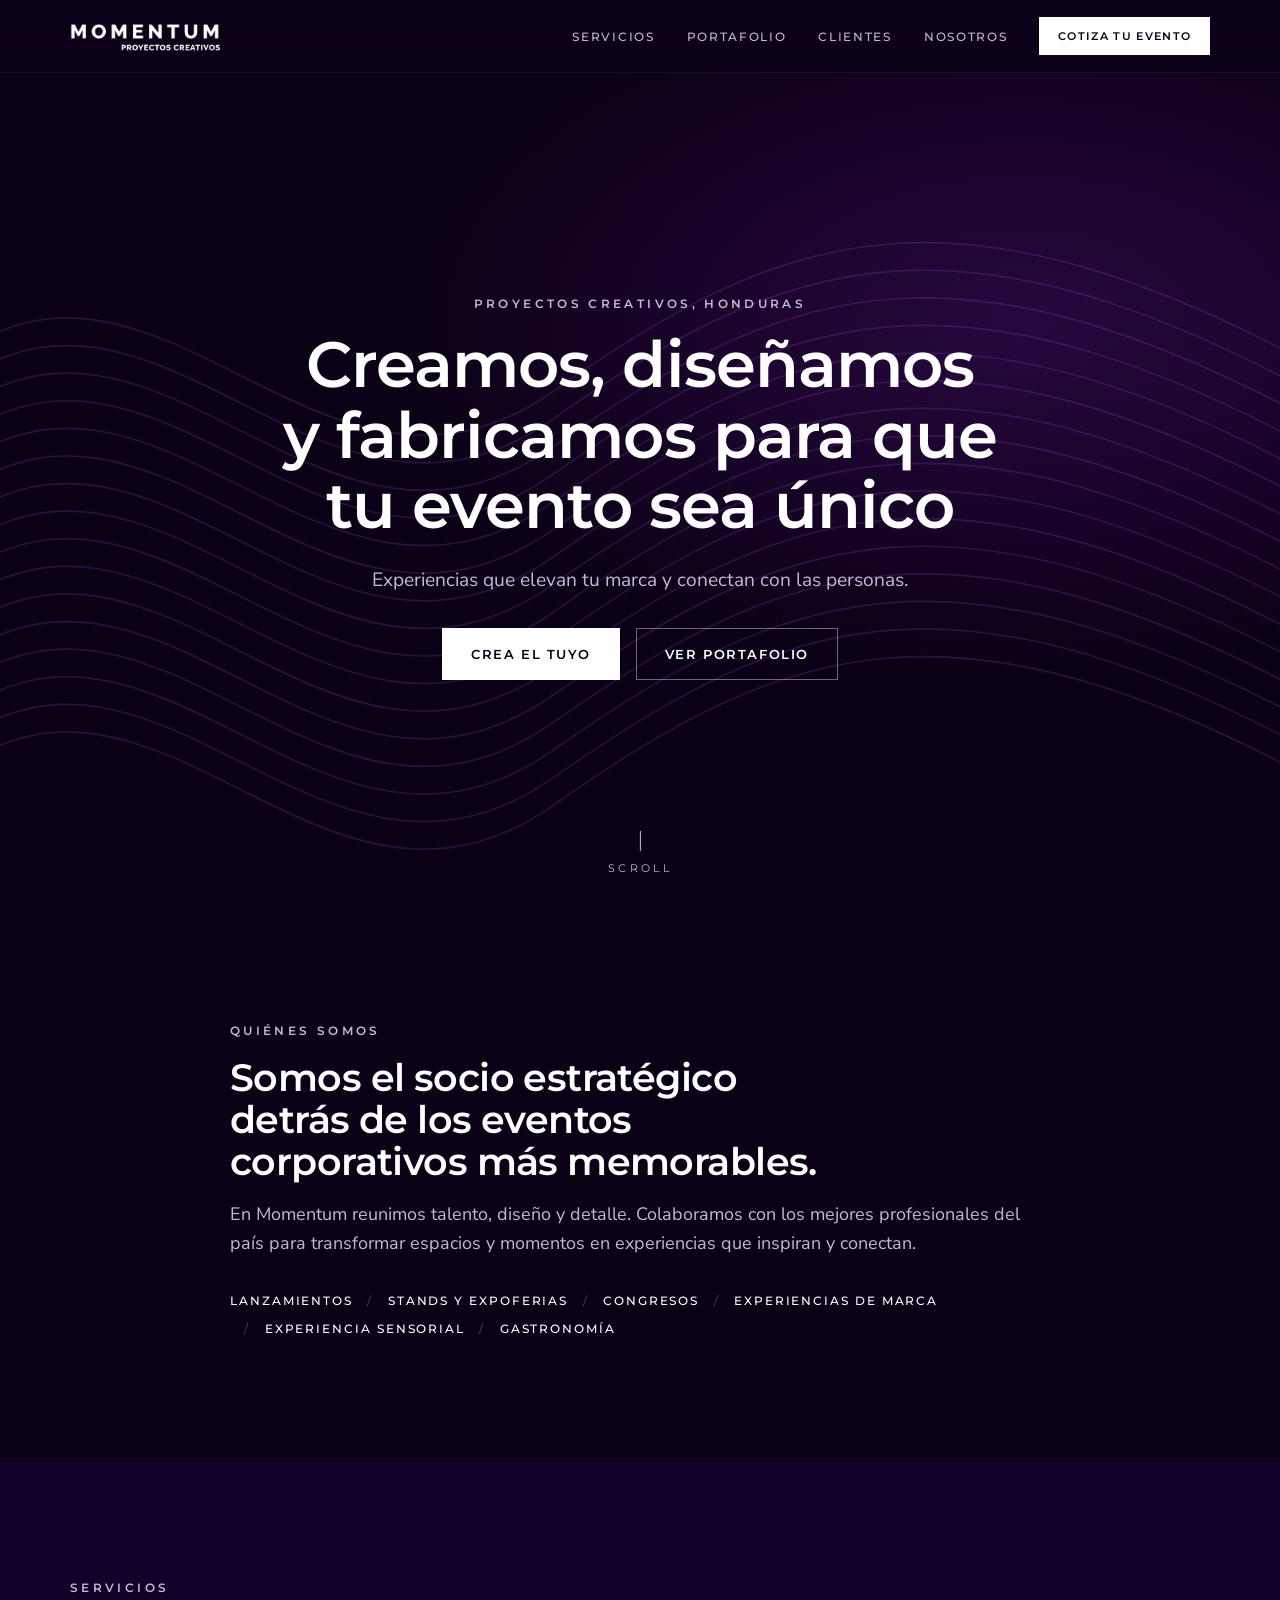
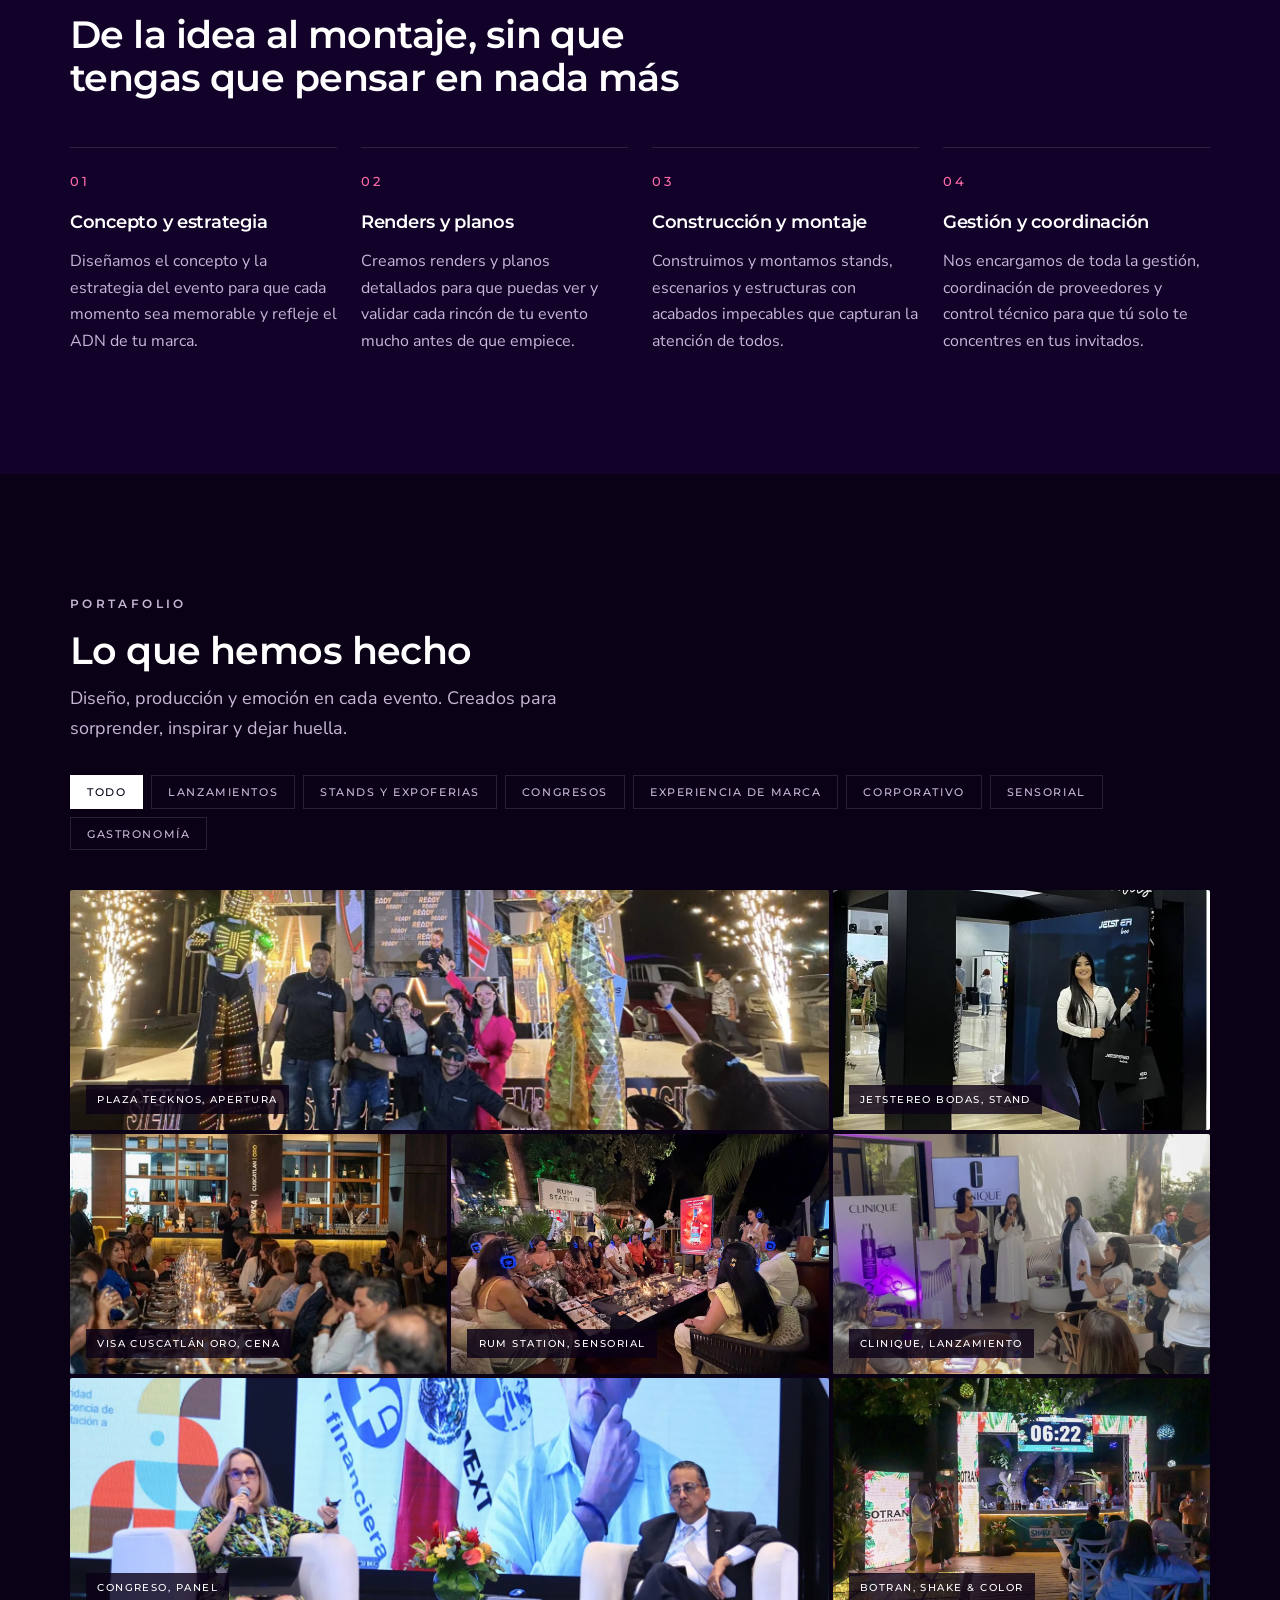
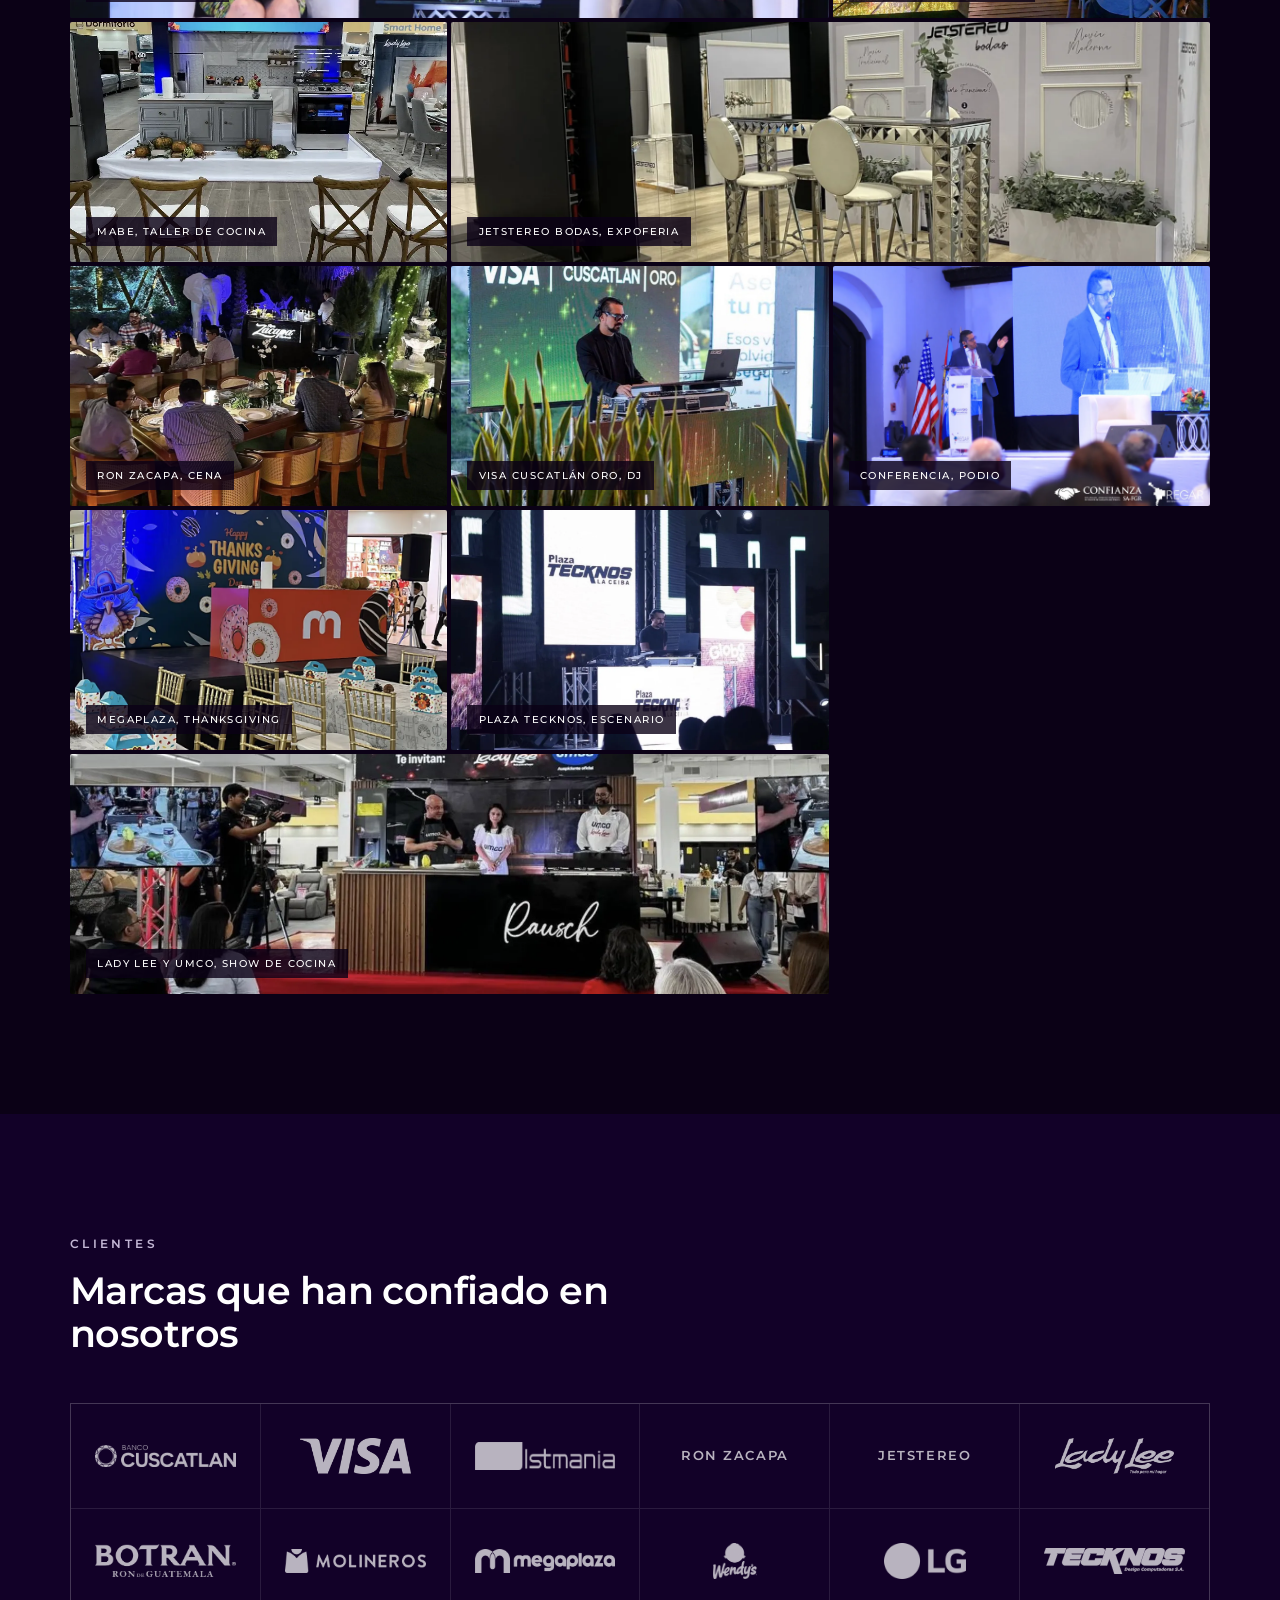
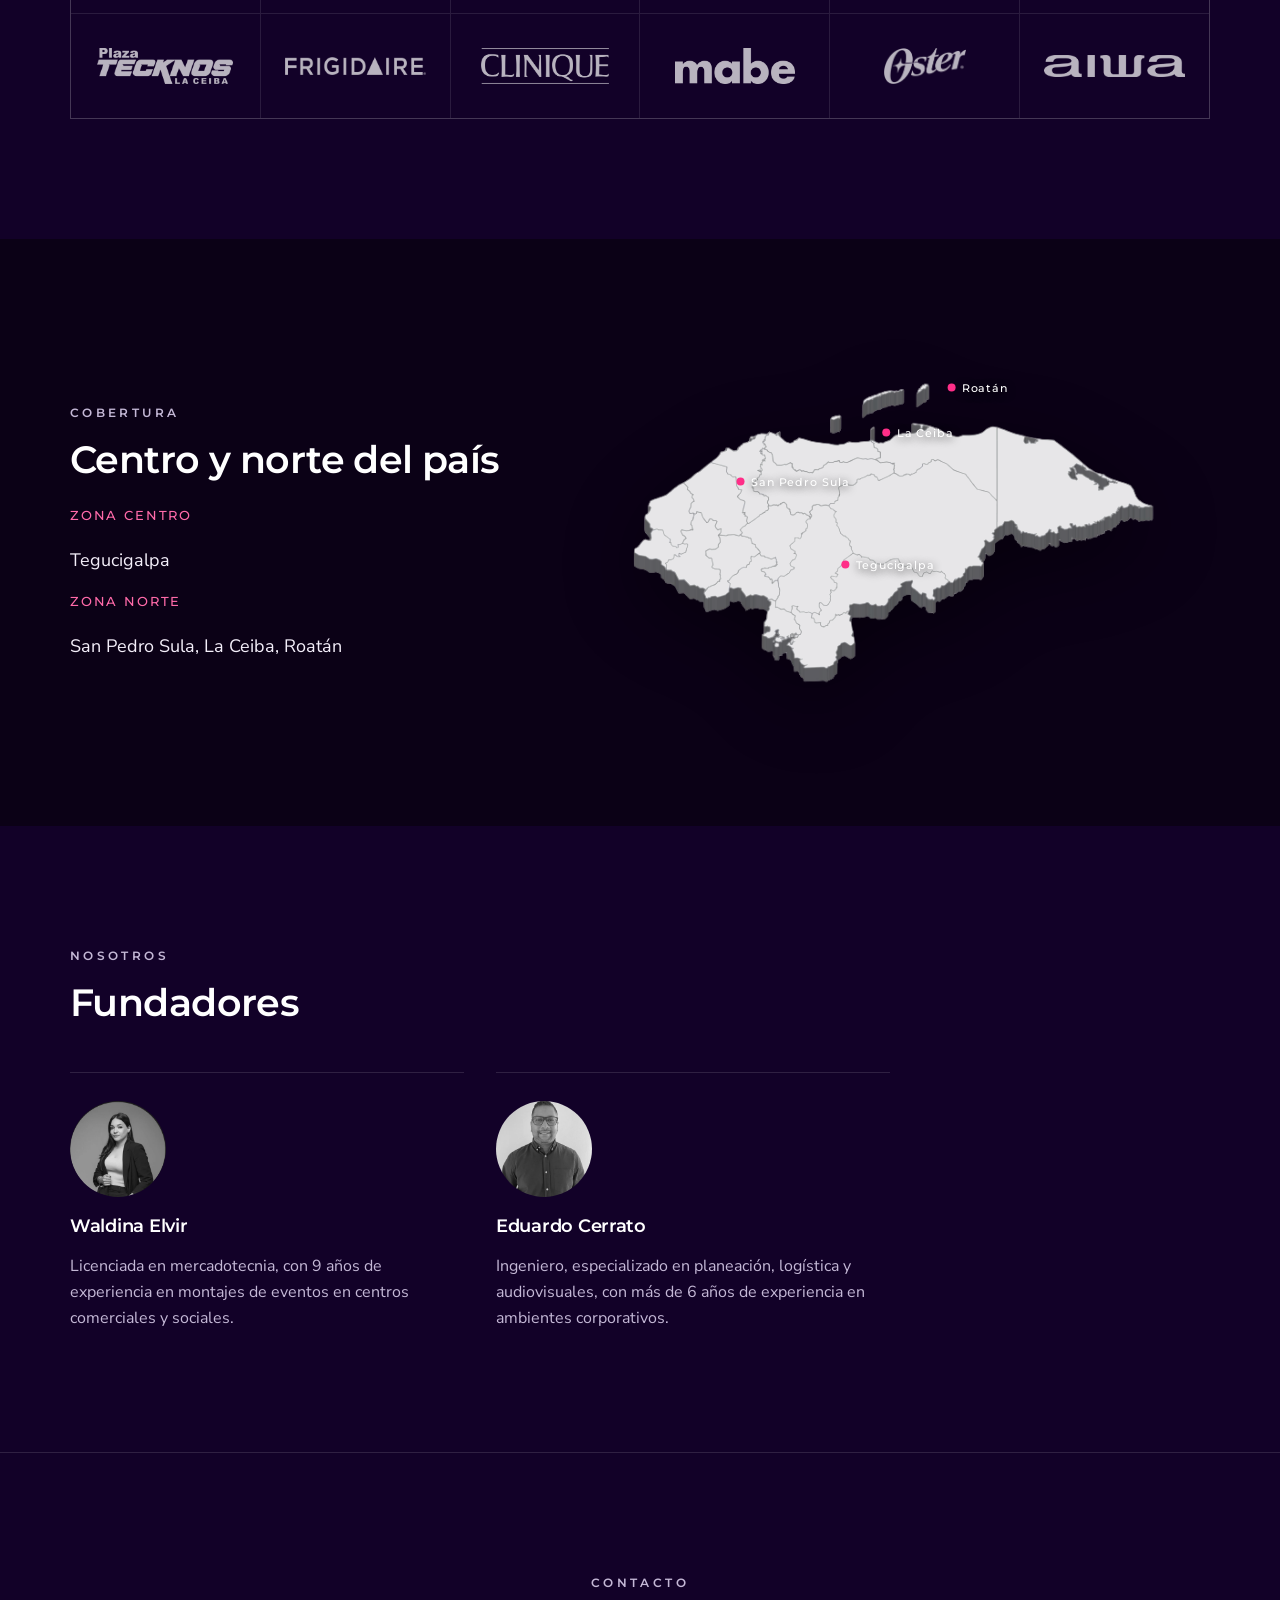
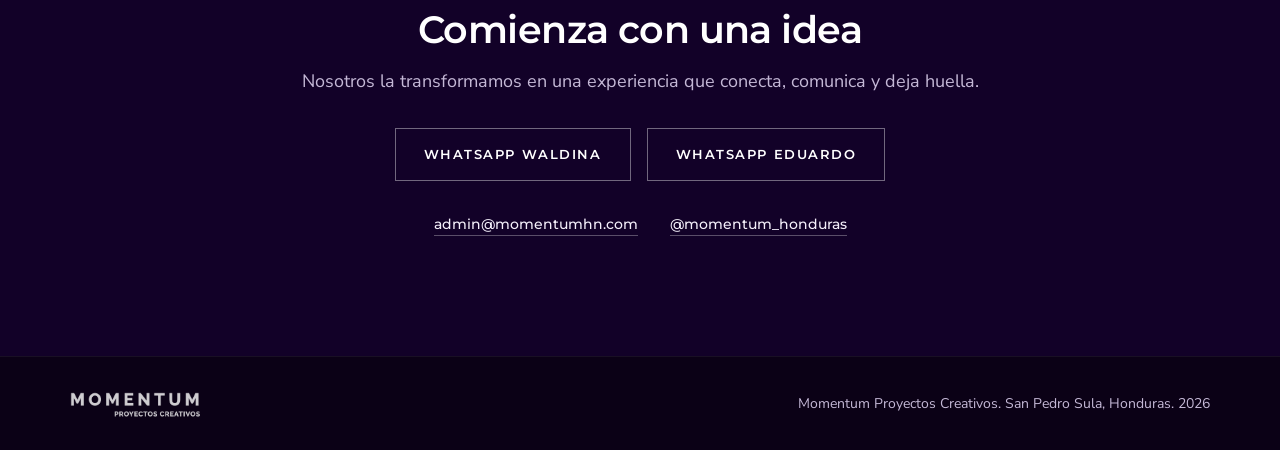
==== site/index.html @ c915a5f3 "Ajustar textos de hero, quienes somos, portafolio y contacto" ====
<!doctype html>
<html lang="es">
<head>
  <meta charset="utf-8">
  <meta name="viewport" content="width=device-width, initial-scale=1">
  <title>Momentum Proyectos Creativos | Eventos corporativos en Honduras</title>
  <meta name="description" content="Creamos, diseñamos y fabricamos eventos corporativos de alto impacto en Honduras: lanzamientos, stands, congresos, experiencias de marca y talleres de gastronomía.">
  <meta property="og:title" content="Momentum Proyectos Creativos">
  <meta property="og:description" content="Eventos corporativos de alto impacto en Honduras.">
  <meta property="og:type" content="website">
  <meta name="theme-color" content="#120128">
  <link rel="icon" href="assets/logos/momentum-color.png">
  <link rel="preconnect" href="https://fonts.googleapis.com">
  <link rel="preconnect" href="https://fonts.gstatic.com" crossorigin>
  <link href="https://fonts.googleapis.com/css2?family=Montserrat:wght@500;700;800&family=Nunito+Sans:wght@400;600&display=swap" rel="stylesheet">
  <link rel="stylesheet" href="css/styles.css">
</head>
<body>

<!-- ============================================================
     NAVEGACION
     Para agregar o quitar una seccion del menu, edita la lista <ul>.
     Cada href apunta al id de una <section>.
     ============================================================ -->
<header class="nav" id="top">
  <div class="container nav__inner">
    <a class="nav__brand" href="#top" aria-label="Momentum, inicio">
      <img src="assets/logos/momentum-blanco.png" alt="Momentum Proyectos Creativos" width="160" height="35">
    </a>
    <button class="nav__toggle" aria-expanded="false" aria-controls="menu" aria-label="Abrir menú">
      <span></span><span></span><span></span>
    </button>
    <nav>
      <ul class="nav__menu" id="menu">
        <li><a href="#servicios">Servicios</a></li>
        <li><a href="#portafolio">Portafolio</a></li>
        <li><a href="#clientes">Clientes</a></li>
        <li><a href="#nosotros">Nosotros</a></li>
        <li><a class="btn btn--small" href="#contacto">Cotiza tu evento</a></li>
      </ul>
    </nav>
  </div>
</header>

<main>

<!-- ============================================================
     1. HERO
     Cambia el titular en <h1> y el subtitulo en <p>.
     El fondo (degradado y ondas) se controla en styles.css, seccion HERO.
     ============================================================ -->
<section class="hero">
  <svg class="hero__waves" viewBox="0 0 1200 600" preserveAspectRatio="none" aria-hidden="true" focusable="false">
    <defs>
      <path id="onda" d="M-50 320 C 150 200, 300 460, 520 340 S 900 180, 1250 330" fill="none" stroke="currentColor" stroke-width="1.2"/>
    </defs>
    <g class="hero__wave-group">
      <use href="#onda" y="-110"/><use href="#onda" y="-90"/><use href="#onda" y="-70"/><use href="#onda" y="-50"/>
      <use href="#onda" y="-30"/><use href="#onda" y="-10"/><use href="#onda" y="10"/><use href="#onda" y="30"/>
      <use href="#onda" y="50"/><use href="#onda" y="70"/><use href="#onda" y="90"/><use href="#onda" y="110"/>
      <use href="#onda" y="130"/><use href="#onda" y="150"/><use href="#onda" y="170"/><use href="#onda" y="190"/>
    </g>
  </svg>
  <span class="hero__orb hero__orb--1" aria-hidden="true"></span>
  <span class="hero__orb hero__orb--2" aria-hidden="true"></span>
  <span class="hero__orb hero__orb--3" aria-hidden="true"></span>

  <div class="container hero__content">
    <p class="eyebrow">Proyectos creativos, Honduras</p>
    <h1>Creamos, diseñamos y fabricamos para que tu evento sea único</h1>
    <p class="hero__lead">Experiencias que elevan tu marca y conectan con las personas.</p>
    <div class="hero__actions">
      <a class="btn" href="#contacto">Crea el tuyo</a>
      <a class="btn btn--ghost" href="#portafolio">Ver portafolio</a>
    </div>
  </div>
  <a class="hero__scroll" href="#quienes" aria-label="Bajar">Scroll</a>
</section>

<!-- ============================================================
     2. QUIENES SOMOS
     Un parrafo. La linea de categorias debajo es una lista <ul>.
     ============================================================ -->
<section class="intro" id="quienes">
  <div class="container intro__inner">
    <p class="eyebrow">Quiénes somos</p>
    <h2>Somos el socio estratégico detrás de los eventos corporativos más memorables.</h2>
    <p class="intro__text">En Momentum reunimos talento, diseño y detalle. Colaboramos con los mejores profesionales del país para transformar espacios y momentos en experiencias que inspiran y conectan.</p>
    <ul class="tagline" aria-label="Tipos de evento">
      <li>Lanzamientos</li><li>Stands y expoferias</li><li>Congresos</li>
      <li>Experiencias de marca</li><li>Experiencia sensorial</li><li>Gastronomía</li>
    </ul>
  </div>
</section>

<!-- ============================================================
     3. SERVICIOS
     Cuatro bloques numerados. Copia un <article> para agregar otro.
     ============================================================ -->
<section class="servicios" id="servicios">
  <div class="container">
    <p class="eyebrow">Servicios</p>
    <h2>De la idea al montaje, sin que tengas que pensar en nada más</h2>
    <div class="servicios__grid">
      <article class="servicio">
        <span class="servicio__num">01</span>
        <h3>Concepto y estrategia</h3>
        <p>Diseñamos el concepto y la estrategia del evento para que cada momento sea memorable y refleje el ADN de tu marca.</p>
      </article>
      <article class="servicio">
        <span class="servicio__num">02</span>
        <h3>Renders y planos</h3>
        <p>Creamos renders y planos detallados para que puedas ver y validar cada rincón de tu evento mucho antes de que empiece.</p>
      </article>
      <article class="servicio">
        <span class="servicio__num">03</span>
        <h3>Construcción y montaje</h3>
        <p>Construimos y montamos stands, escenarios y estructuras con acabados impecables que capturan la atención de todos.</p>
      </article>
      <article class="servicio">
        <span class="servicio__num">04</span>
        <h3>Gestión y coordinación</h3>
        <p>Nos encargamos de toda la gestión, coordinación de proveedores y control técnico para que tú solo te concentres en tus invitados.</p>
      </article>
    </div>
  </div>
</section>

<!-- ============================================================
     4. PORTAFOLIO
     Cada foto es un <figure> con data-cat (categoria) y <figcaption>.
     Para agregar una foto: copia un <figure>, cambia src, alt, data-cat
     y el texto. Categorias validas: las de los botones de filtro.
     Las fotos viven en assets/img/portafolio/.
     Agrega class="is-wide" a un <figure> para que ocupe dos columnas.
     ============================================================ -->
<section class="portafolio" id="portafolio">
  <div class="container">
    <p class="eyebrow">Portafolio</p>
    <h2>Lo que hemos hecho</h2>
    <p class="section__lead">Diseño, producción y emoción en cada evento. Creados para sorprender, inspirar y dejar huella.</p>

    <div class="filtros" role="group" aria-label="Filtrar portafolio">
      <button class="filtro is-active" data-filter="all">Todo</button>
      <button class="filtro" data-filter="lanzamientos">Lanzamientos</button>
      <button class="filtro" data-filter="stands">Stands y expoferias</button>
      <button class="filtro" data-filter="congresos">Congresos</button>
      <button class="filtro" data-filter="marca">Experiencia de marca</button>
      <button class="filtro" data-filter="corporativo">Corporativo</button>
      <button class="filtro" data-filter="sensorial">Sensorial</button>
      <button class="filtro" data-filter="gastronomia">Gastronomía</button>
    </div>

    <div class="galeria">
      <figure data-cat="lanzamientos" class="is-wide"><img src="assets/img/portafolio/lanzamiento-tecknos-show.webp" alt="Apertura de Plaza Tecknos La Ceiba con pirotecnia fría" loading="lazy"><figcaption>Plaza Tecknos, apertura</figcaption></figure>
      <figure data-cat="stands"><img src="assets/img/portafolio/stand-jetstereo-entrada.webp" alt="Stand de Jetstereo Bodas" loading="lazy"><figcaption>Jetstereo Bodas, stand</figcaption></figure>
      <figure data-cat="corporativo"><img src="assets/img/portafolio/corporativo-visa-cena.webp" alt="Cena corporativa de Visa Cuscatlán Oro" loading="lazy"><figcaption>Visa Cuscatlán Oro, cena</figcaption></figure>
      <figure data-cat="sensorial"><img src="assets/img/portafolio/sensorial-rum-station.webp" alt="Experiencia sensorial Rum Station con audífonos" loading="lazy"><figcaption>Rum Station, sensorial</figcaption></figure>
      <figure data-cat="congresos" class="is-wide"><img src="assets/img/portafolio/congreso-panel.webp" alt="Panel de conferencistas en congreso" loading="lazy"><figcaption>Congreso, panel</figcaption></figure>
      <figure data-cat="lanzamientos"><img src="assets/img/portafolio/lanzamiento-clinique-brunch.webp" alt="Brunch de lanzamiento Clinique" loading="lazy"><figcaption>Clinique, lanzamiento</figcaption></figure>
      <figure data-cat="marca"><img src="assets/img/portafolio/marca-botran-shake.webp" alt="Botran Shake and Color" loading="lazy"><figcaption>Botran, Shake &amp; Color</figcaption></figure>
      <figure data-cat="gastronomia"><img src="assets/img/portafolio/gastronomia-mabe-cocina.webp" alt="Taller de cocina Mabe" loading="lazy"><figcaption>Mabe, taller de cocina</figcaption></figure>
      <figure data-cat="stands" class="is-wide"><img src="assets/img/portafolio/stand-jetstereo-bodas.webp" alt="Stand de Jetstereo Bodas en expoferia" loading="lazy"><figcaption>Jetstereo Bodas, expoferia</figcaption></figure>
      <figure data-cat="marca"><img src="assets/img/portafolio/marca-zacapa-cena.webp" alt="Cena de marca Ron Zacapa" loading="lazy"><figcaption>Ron Zacapa, cena</figcaption></figure>
      <figure data-cat="corporativo"><img src="assets/img/portafolio/corporativo-visa-dj.webp" alt="DJ en evento Visa Cuscatlán" loading="lazy"><figcaption>Visa Cuscatlán Oro, DJ</figcaption></figure>
      <figure data-cat="congresos"><img src="assets/img/portafolio/congreso-podio.webp" alt="Conferencista en podio" loading="lazy"><figcaption>Conferencia, podio</figcaption></figure>
      <figure data-cat="gastronomia"><img src="assets/img/portafolio/gastronomia-megaplaza.webp" alt="Evento Thanksgiving Megaplaza" loading="lazy"><figcaption>Megaplaza, Thanksgiving</figcaption></figure>
      <figure data-cat="lanzamientos"><img src="assets/img/portafolio/lanzamiento-tecknos-dj.webp" alt="Escenario Plaza Tecknos" loading="lazy"><figcaption>Plaza Tecknos, escenario</figcaption></figure>
      <figure data-cat="gastronomia" class="is-wide"><img src="assets/img/portafolio/gastronomia-rausch.webp" alt="Show de cocina Lady Lee y Umco" loading="lazy"><figcaption>Lady Lee y Umco, show de cocina</figcaption></figure>
    </div>
  </div>
</section>

<!-- ============================================================
     5. CLIENTES
     Pared de logos. Cada logo es un <li><img>. Se muestran en blanco
     por CSS (filter), asi no importa el color original del PNG.
     Los logos viven en assets/logos/clientes/.
     ============================================================ -->
<section class="clientes" id="clientes">
  <div class="container">
    <p class="eyebrow">Clientes</p>
    <h2>Marcas que han confiado en nosotros</h2>
    <ul class="logos" aria-label="Clientes corporativos">
      <li><img src="assets/logos/clientes/banco-cuscatlan.png" alt="Banco Cuscatlán" loading="lazy"></li>
      <li><img src="assets/logos/clientes/visa.png" alt="Visa" loading="lazy"></li>
      <li><img src="assets/logos/clientes/istmania.png" alt="Istmania" loading="lazy"></li>
      <li class="logos__text">Ron Zacapa</li>
      <li class="logos__text">Jetstereo</li>
      <li><img src="assets/logos/clientes/lady-lee.png" alt="Lady Lee" loading="lazy"></li>
      <li><img src="assets/logos/clientes/botran.png" alt="Botran" loading="lazy"></li>
      <li><img src="assets/logos/clientes/molineros.png" alt="Molineros" loading="lazy"></li>
      <li><img src="assets/logos/clientes/megaplaza.png" alt="Megaplaza" loading="lazy"></li>
      <li><img src="assets/logos/clientes/wendys.png" alt="Wendy's" loading="lazy"></li>
      <li><img src="assets/logos/clientes/lg.png" alt="LG" loading="lazy"></li>
      <li><img src="assets/logos/clientes/tecknos.svg" alt="Tecknos" loading="lazy"></li>
      <li><img src="assets/logos/clientes/plaza-tecknos.png" alt="Plaza Tecknos La Ceiba" loading="lazy"></li>
      <li><img src="assets/logos/clientes/frigidaire.png" alt="Frigidaire" loading="lazy"></li>
      <li><img src="assets/logos/clientes/clinique.png" alt="Clinique" loading="lazy"></li>
      <li><img src="assets/logos/clientes/mabe.png" alt="Mabe" loading="lazy"></li>
      <li><img src="assets/logos/clientes/oster.png" alt="Oster" loading="lazy"></li>
      <li><img src="assets/logos/clientes/aiwa.png" alt="Aiwa" loading="lazy"></li>
    </ul>
  </div>
</section>

<!-- ============================================================
     6. COBERTURA
     Los pines se posicionan en porcentaje sobre el mapa (style="--x --y").
     ============================================================ -->
<section class="cobertura" id="cobertura">
  <div class="container cobertura__inner">
    <div>
      <p class="eyebrow">Cobertura</p>
      <h2>Centro y norte del país</h2>
      <dl class="zonas">
        <dt>Zona centro</dt><dd>Tegucigalpa</dd>
        <dt>Zona norte</dt><dd>San Pedro Sula, La Ceiba, Roatán</dd>
      </dl>
    </div>
    <div class="mapa">
      <img src="assets/img/mapa-honduras.png" alt="Mapa de Honduras" width="654" height="381">
      <span class="pin" style="--x:46%; --y:62%"><i></i>Tegucigalpa</span>
      <span class="pin" style="--x:30%; --y:38%"><i></i>San Pedro Sula</span>
      <span class="pin" style="--x:51%; --y:24%"><i></i>La Ceiba</span>
      <span class="pin" style="--x:61%; --y:11%"><i></i>Roatán</span>
    </div>
  </div>
</section>

<!-- ============================================================
     7. NOSOTROS (fundadores)
     Fotos en assets/img/equipo/. Copia un <article> para agregar persona.
     ============================================================ -->
<section class="equipo" id="nosotros">
  <div class="container">
    <p class="eyebrow">Nosotros</p>
    <h2>Fundadores</h2>
    <div class="equipo__grid">
      <article class="persona">
        <img src="assets/img/equipo/waldina-elvir.webp" alt="Waldina Elvir" width="160" height="160" loading="lazy">
        <h3>Waldina Elvir</h3>
        <p>Licenciada en mercadotecnia, con 9 años de experiencia en montajes de eventos en centros comerciales y sociales.</p>
      </article>
      <article class="persona">
        <img src="assets/img/equipo/eduardo-cerrato.webp" alt="Eduardo Cerrato" width="160" height="160" loading="lazy">
        <h3>Eduardo Cerrato</h3>
        <p>Ingeniero, especializado en planeación, logística y audiovisuales, con más de 6 años de experiencia en ambientes corporativos.</p>
      </article>
    </div>
  </div>
</section>

<!-- ============================================================
     8. CONTACTO
     Los enlaces de WhatsApp usan wa.me con el numero sin espacios.
     Cambia el texto prellenado en el parametro ?text=
     ============================================================ -->
<section class="contacto" id="contacto">
  <div class="container contacto__inner">
    <p class="eyebrow">Contacto</p>
    <h2>Comienza con una idea</h2>
    <p class="contacto__lead">Nosotros la transformamos en una experiencia que conecta, comunica y deja huella.</p>
    <div class="contacto__acciones">
      <a class="btn btn--wa" href="https://wa.me/50494405160?text=Hola%20Momentum%2C%20quiero%20cotizar%20un%20evento" target="_blank" rel="noopener">WhatsApp Waldina</a>
      <a class="btn btn--wa" href="https://wa.me/50494506393?text=Hola%20Momentum%2C%20quiero%20cotizar%20un%20evento" target="_blank" rel="noopener">WhatsApp Eduardo</a>
    </div>
    <ul class="contacto__datos">
      <li><a href="mailto:admin@momentumhn.com">admin@momentumhn.com</a></li>
      <li><a href="https://instagram.com/momentum_honduras" target="_blank" rel="noopener">@momentum_honduras</a></li>
    </ul>
  </div>
</section>

</main>

<footer class="footer">
  <div class="container footer__inner">
    <img src="assets/logos/momentum-blanco.png" alt="Momentum Proyectos Creativos" width="140" height="31">
    <p>Momentum Proyectos Creativos. San Pedro Sula, Honduras. <span id="anio"></span></p>
  </div>
</footer>

<script src="js/main.js" defer></script>
</body>
</html>
---- site/css/styles.css ----
/* ==========================================================================
   Momentum Proyectos Creativos - hoja de estilos
   Orden: 1 tokens, 2 base, 3 componentes comunes, 4 secciones, 5 responsive
   Para cambiar colores o tipografia, edita solo la seccion 1.
   ========================================================================== */

/* 1. TOKENS ------------------------------------------------------------- */
:root {
  --bg-900: #0b0116;
  --bg-800: #120128;
  --bg-700: #1e0538;
  --purple-600: #400c61;
  --purple-500: #6a1b9a;
  --violet-400: #9b4dca;
  --magenta: #ff2e88;
  --pink: #ff6aa9;
  --text: #f4effa;
  --muted: #c4b8d6;
  --white: #ffffff;

  --font-head: "Montserrat", "Helvetica Neue", Arial, sans-serif;
  --font-body: "Nunito Sans", "Helvetica Neue", Arial, sans-serif;
  --weight-head: 600;

  --container: 1140px;
  --gutter: clamp(1.25rem, 4vw, 2.5rem);
  --section-y: clamp(4rem, 10vw, 7.5rem);
  --radius: 2px;
  --hairline: 1px solid rgba(255, 255, 255, .12);
  --ease: cubic-bezier(.2, .7, .2, 1);
}

/* 2. BASE --------------------------------------------------------------- */
*, *::before, *::after { box-sizing: border-box; }
html { scroll-behavior: smooth; -webkit-text-size-adjust: 100%; }
body {
  margin: 0;
  font-family: var(--font-body);
  font-size: 1.0625rem;
  line-height: 1.65;
  color: var(--text);
  background: var(--bg-800);
}
img { max-width: 100%; height: auto; display: block; }
a { color: inherit; text-decoration: none; }
ul { margin: 0; padding: 0; list-style: none; }
h1, h2, h3 {
  font-family: var(--font-head);
  line-height: 1.1;
  margin: 0 0 1rem;
  color: var(--white);
  letter-spacing: -.015em;
}
h1 { font-size: clamp(2.25rem, 5.5vw, 4rem); font-weight: var(--weight-head); }
h2 { font-size: clamp(1.6rem, 3.2vw, 2.4rem); font-weight: var(--weight-head); max-width: 24ch; }
h3 { font-size: 1.125rem; font-weight: var(--weight-head); }
p { margin: 0 0 1rem; }
:focus-visible { outline: 2px solid var(--pink); outline-offset: 3px; }

.container { width: min(100% - 2 * var(--gutter), var(--container)); margin-inline: auto; }
section { padding-block: var(--section-y); position: relative; }

/* 3. COMPONENTES COMUNES ------------------------------------------------- */
.eyebrow {
  font-family: var(--font-head);
  font-size: .75rem;
  font-weight: 600;
  letter-spacing: .28em;
  text-transform: uppercase;
  color: var(--muted);
  margin-bottom: 1rem;
}

.btn {
  display: inline-flex;
  align-items: center;
  justify-content: center;
  gap: .5rem;
  padding: .9rem 1.75rem;
  border-radius: 0;
  font-family: var(--font-head);
  font-weight: 600;
  font-size: .8125rem;
  letter-spacing: .12em;
  text-transform: uppercase;
  color: var(--bg-900);
  background: var(--white);
  border: 1px solid var(--white);
  transition: background .2s, color .2s, border-color .2s;
}
.btn:hover { background: var(--pink); border-color: var(--pink); color: var(--white); }
.btn--ghost { background: transparent; color: var(--white); border-color: rgba(255, 255, 255, .4); }
.btn--ghost:hover { background: transparent; border-color: var(--white); color: var(--white); }
.btn--small { padding: .55rem 1.1rem; font-size: .7rem; }
.btn--wa { background: transparent; color: var(--white); border-color: rgba(255, 255, 255, .4); }
.btn--wa:hover { background: var(--white); color: var(--bg-900); border-color: var(--white); }

/* 4. SECCIONES ----------------------------------------------------------- */

/* NAV */
.nav {
  position: sticky;
  top: 0;
  z-index: 50;
  background: linear-gradient(180deg, rgba(11, 1, 22, .92), rgba(11, 1, 22, .75));
  backdrop-filter: blur(12px);
  border-bottom: 1px solid rgba(255, 255, 255, .06);
}
.nav__inner { display: flex; align-items: center; justify-content: space-between; height: 72px; }
.nav__brand img { width: 150px; height: auto; }
.nav__menu { display: flex; align-items: center; gap: 2rem; }
.nav__menu a:not(.btn) {
  font-family: var(--font-head);
  font-size: .75rem;
  font-weight: 500;
  letter-spacing: .14em;
  text-transform: uppercase;
  color: var(--muted);
  transition: color .2s;
}
.nav__menu a:not(.btn):hover { color: var(--white); }
.nav__toggle {
  display: none;
  flex-direction: column;
  gap: 5px;
  background: none;
  border: 0;
  padding: .5rem;
  cursor: pointer;
}
.nav__toggle span { width: 24px; height: 2px; background: var(--white); transition: transform .25s, opacity .25s; }

/* HERO */
.hero {
  min-height: calc(100svh - 72px);
  display: grid;
  place-items: center;
  text-align: center;
  overflow: hidden;
  isolation: isolate;
  background:
    radial-gradient(70% 60% at 80% 30%, rgba(64, 12, 97, .55), transparent 70%),
    var(--bg-900);
}
.hero__waves {
  position: absolute;
  inset: 0;
  width: 100%;
  height: 100%;
  color: var(--violet-400);
  opacity: .22;
  z-index: -1;
}
.hero__wave-group { animation: drift 18s ease-in-out infinite alternate; transform-origin: center; }
@keyframes drift { from { transform: translateY(-14px); } to { transform: translateY(14px); } }
.hero__orb {
  display: none;
  position: absolute;
  border-radius: 50%;
  background: radial-gradient(circle at 30% 30%, var(--pink), var(--magenta) 45%, var(--purple-500) 100%);
  filter: blur(.5px);
  z-index: -1;
  animation: float 9s ease-in-out infinite alternate;
}
.hero__orb--1 { width: 70px; height: 70px; left: 8%; top: 14%; }
.hero__orb--2 { width: 26px; height: 26px; left: 62%; top: 30%; animation-delay: -3s; }
.hero__orb--3 { width: 16px; height: 16px; left: 30%; bottom: 18%; animation-delay: -6s; }
@keyframes float { from { transform: translate3d(0, -10px, 0); } to { transform: translate3d(0, 12px, 0); } }
.hero__content { max-width: 820px; padding-block: 5rem; }
.hero__content h1 { text-wrap: balance; margin-bottom: 1.5rem; }
.hero__lead { font-size: clamp(1rem, 1.6vw, 1.2rem); font-weight: 400; color: var(--muted); max-width: 46ch; margin-inline: auto; }
.hero__actions { display: flex; flex-wrap: wrap; gap: 1rem; justify-content: center; margin-top: 2rem; }
.hero__scroll {
  position: absolute;
  bottom: 1.5rem;
  left: 50%;
  transform: translateX(-50%);
  font-family: var(--font-head);
  font-size: .7rem;
  letter-spacing: .3em;
  text-transform: uppercase;
  color: var(--muted);
  padding-top: 1.75rem;
}
.hero__scroll::before {
  content: "";
  position: absolute;
  top: 0;
  left: 50%;
  width: 1px;
  height: 1.25rem;
  background: var(--muted);
  animation: dip 1.6s ease-in-out infinite;
}
@keyframes dip { 50% { transform: translateY(6px); opacity: .4; } }

/* QUIENES SOMOS */
.intro { background: var(--bg-900); }
.intro__inner { max-width: 820px; }
.intro__text { font-size: 1.125rem; color: var(--muted); }
.tagline {
  display: flex;
  flex-wrap: wrap;
  gap: .5rem 0;
  margin-top: 2rem;
  font-family: var(--font-head);
  font-size: .75rem;
  font-weight: 500;
  letter-spacing: .16em;
  text-transform: uppercase;
  color: var(--white);
}
.tagline li + li::before { content: "/"; color: rgba(255, 255, 255, .3); font-weight: 400; margin-inline: .9rem; }

.section__lead { color: var(--muted); font-size: 1.125rem; max-width: 52ch; margin-top: -.25rem; }

/* SERVICIOS */
.servicios__grid {
  display: grid;
  grid-template-columns: repeat(auto-fit, minmax(240px, 1fr));
  gap: 1.5rem;
  margin-top: 3rem;
}
.servicio {
  padding: 1.75rem 0 0;
  border-top: var(--hairline);
  transition: border-color .3s;
}
.servicio:hover { border-top-color: var(--pink); }
.servicio__num {
  display: block;
  font-family: var(--font-head);
  font-size: .8rem;
  font-weight: 500;
  letter-spacing: .2em;
  line-height: 1;
  color: var(--pink);
  margin-bottom: 1.5rem;
}
.servicio p { color: var(--muted); margin: 0; font-size: 1rem; }

/* PORTAFOLIO */
.portafolio { background: var(--bg-900); }
.filtros { display: flex; flex-wrap: wrap; gap: .5rem; margin: 2rem 0 2.5rem; }
.filtro {
  font-family: var(--font-head);
  font-size: .7rem;
  font-weight: 500;
  letter-spacing: .14em;
  text-transform: uppercase;
  color: var(--muted);
  background: transparent;
  border: var(--hairline);
  border-radius: 0;
  padding: .55rem 1rem;
  cursor: pointer;
  transition: all .2s;
}
.filtro:hover, .filtro.is-active { color: var(--bg-900); border-color: var(--white); background: var(--white); }
.galeria {
  display: grid;
  grid-template-columns: repeat(3, 1fr);
  grid-auto-rows: 240px;
  grid-auto-flow: dense;
  gap: 4px;
}
.galeria figure {
  position: relative;
  margin: 0;
  overflow: hidden;
  border-radius: var(--radius);
  background: var(--bg-700);
}
.galeria figure.is-wide { grid-column: span 2; }
.galeria figure.is-hidden { display: none; }
.galeria img { width: 100%; height: 100%; object-fit: cover; transition: transform .6s var(--ease); }
.galeria figure:hover img { transform: scale(1.05); }
.galeria figcaption {
  position: absolute;
  left: 1rem;
  bottom: 1rem;
  padding: .4rem .7rem;
  background: rgba(11, 1, 22, .8);
  color: var(--white);
  font-family: var(--font-head);
  font-size: .65rem;
  font-weight: 500;
  letter-spacing: .14em;
  text-transform: uppercase;
}

/* CLIENTES */
.logos {
  display: grid;
  grid-template-columns: repeat(6, 1fr);   /* 18 logos = 3 filas de 6 */
  gap: 1px;
  margin-top: 3rem;
  background: rgba(255, 255, 255, .1);
  border: var(--hairline);
}
.logos li {
  display: grid;
  place-items: center;
  height: 104px;
  padding: 1.25rem 1.5rem;
  background: var(--bg-800);
}
.logos img {
  max-height: 36px;
  width: auto;
  max-width: 100%;
  object-fit: contain;
  filter: brightness(0) invert(1);   /* todos los logos en blanco */
  opacity: .7;
  transition: opacity .2s;
}
.logos li:hover img { opacity: 1; }
.logos__text { font-family: var(--font-head); font-weight: 600; letter-spacing: .12em; text-transform: uppercase; font-size: .8rem; color: rgba(255, 255, 255, .7); }

/* COBERTURA */
.cobertura { background: var(--bg-900); }
.cobertura__inner { display: grid; grid-template-columns: 1fr 1.2fr; gap: 3rem; align-items: center; }
.zonas { margin: 1.5rem 0 0; display: grid; gap: 1rem; }
.zonas dt { font-family: var(--font-head); font-weight: 500; color: var(--pink); font-size: .8125rem; letter-spacing: .14em; text-transform: uppercase; }
.zonas dd { margin: .2rem 0 0; font-size: 1.125rem; }
.mapa { position: relative; }
.mapa img { width: 100%; filter: brightness(1.15) drop-shadow(0 20px 40px rgba(0, 0, 0, .5)); opacity: .9; }
.pin {
  position: absolute;
  left: var(--x);
  top: var(--y);
  transform: translate(-50%, -100%);
  display: flex;
  align-items: center;
  gap: .4rem;
  font-family: var(--font-head);
  font-size: .7rem;
  font-weight: 500;
  letter-spacing: .08em;
  color: var(--white);
  white-space: nowrap;
  text-shadow: 0 2px 8px rgba(0, 0, 0, .8);
}
.pin i {
  width: 12px;
  height: 12px;
  border-radius: 50%;
  background: var(--magenta);
  box-shadow: none;
  width: 8px;
  height: 8px;
}

/* NOSOTROS */
.equipo__grid { display: grid; grid-template-columns: repeat(auto-fit, minmax(280px, 1fr)); gap: 2rem; margin-top: 3rem; max-width: 820px; }
.persona { text-align: left; padding: 1.75rem 0 0; border-top: var(--hairline); }
.persona img { width: 96px; height: 96px; border-radius: 50%; object-fit: cover; margin: 0 0 1.25rem; filter: grayscale(1); }
.persona p { color: var(--muted); font-size: 1rem; margin: 0; }

/* CONTACTO */
.contacto {
  background: var(--bg-800);
  border-top: var(--hairline);
  text-align: center;
}
.contacto__inner { max-width: 760px; }
.contacto h2 { margin-inline: auto; }
.contacto__lead { color: var(--muted); font-size: 1.125rem; }
.contacto__acciones { display: flex; flex-wrap: wrap; gap: 1rem; justify-content: center; margin: 2rem 0; }
.contacto__datos { display: flex; flex-wrap: wrap; gap: 2rem; justify-content: center; font-family: var(--font-head); font-weight: 500; font-size: .9rem; }
.contacto__datos a { border-bottom: 1px solid rgba(255, 255, 255, .3); padding-bottom: 2px; }
.contacto__datos a:hover { border-color: var(--white); }

/* FOOTER */
.footer { background: var(--bg-900); padding: 2rem 0; border-top: 1px solid rgba(255, 255, 255, .06); }
.footer__inner { display: flex; flex-wrap: wrap; align-items: center; justify-content: space-between; gap: 1rem; }
.footer img { width: 130px; opacity: .8; }
.footer p { margin: 0; font-size: .875rem; color: var(--muted); }

/* 5. RESPONSIVE ---------------------------------------------------------- */
@media (max-width: 900px) {
  .galeria { grid-template-columns: repeat(2, 1fr); grid-auto-rows: 200px; }
  .logos { grid-template-columns: repeat(3, 1fr); }
  .cobertura__inner { grid-template-columns: 1fr; }
}
@media (max-width: 720px) {
  .nav__toggle { display: flex; }
  .nav__menu {
    position: absolute;
    top: 72px;
    left: 0;
    right: 0;
    flex-direction: column;
    gap: 0;
    background: var(--bg-900);
    border-bottom: 1px solid rgba(255, 255, 255, .08);
    padding: 1rem var(--gutter) 1.5rem;
    display: none;
  }
  .nav__menu li { padding: .75rem 0; }
  .nav__menu.is-open { display: flex; }
  .nav__toggle[aria-expanded="true"] span:nth-child(1) { transform: translateY(7px) rotate(45deg); }
  .nav__toggle[aria-expanded="true"] span:nth-child(2) { opacity: 0; }
  .nav__toggle[aria-expanded="true"] span:nth-child(3) { transform: translateY(-7px) rotate(-45deg); }
  .galeria { grid-template-columns: 1fr; grid-auto-rows: 220px; gap: 4px; }
  .logos { grid-template-columns: repeat(2, 1fr); }
  .galeria figure.is-wide { grid-column: span 1; }
  .tagline li + li::before { margin-inline: .6rem; }
}
@media (prefers-reduced-motion: reduce) {
  html { scroll-behavior: auto; }
  .hero__wave-group, .hero__orb, .hero__scroll::before { animation: none; }
  .galeria img, .servicio, .btn { transition: none; }
}
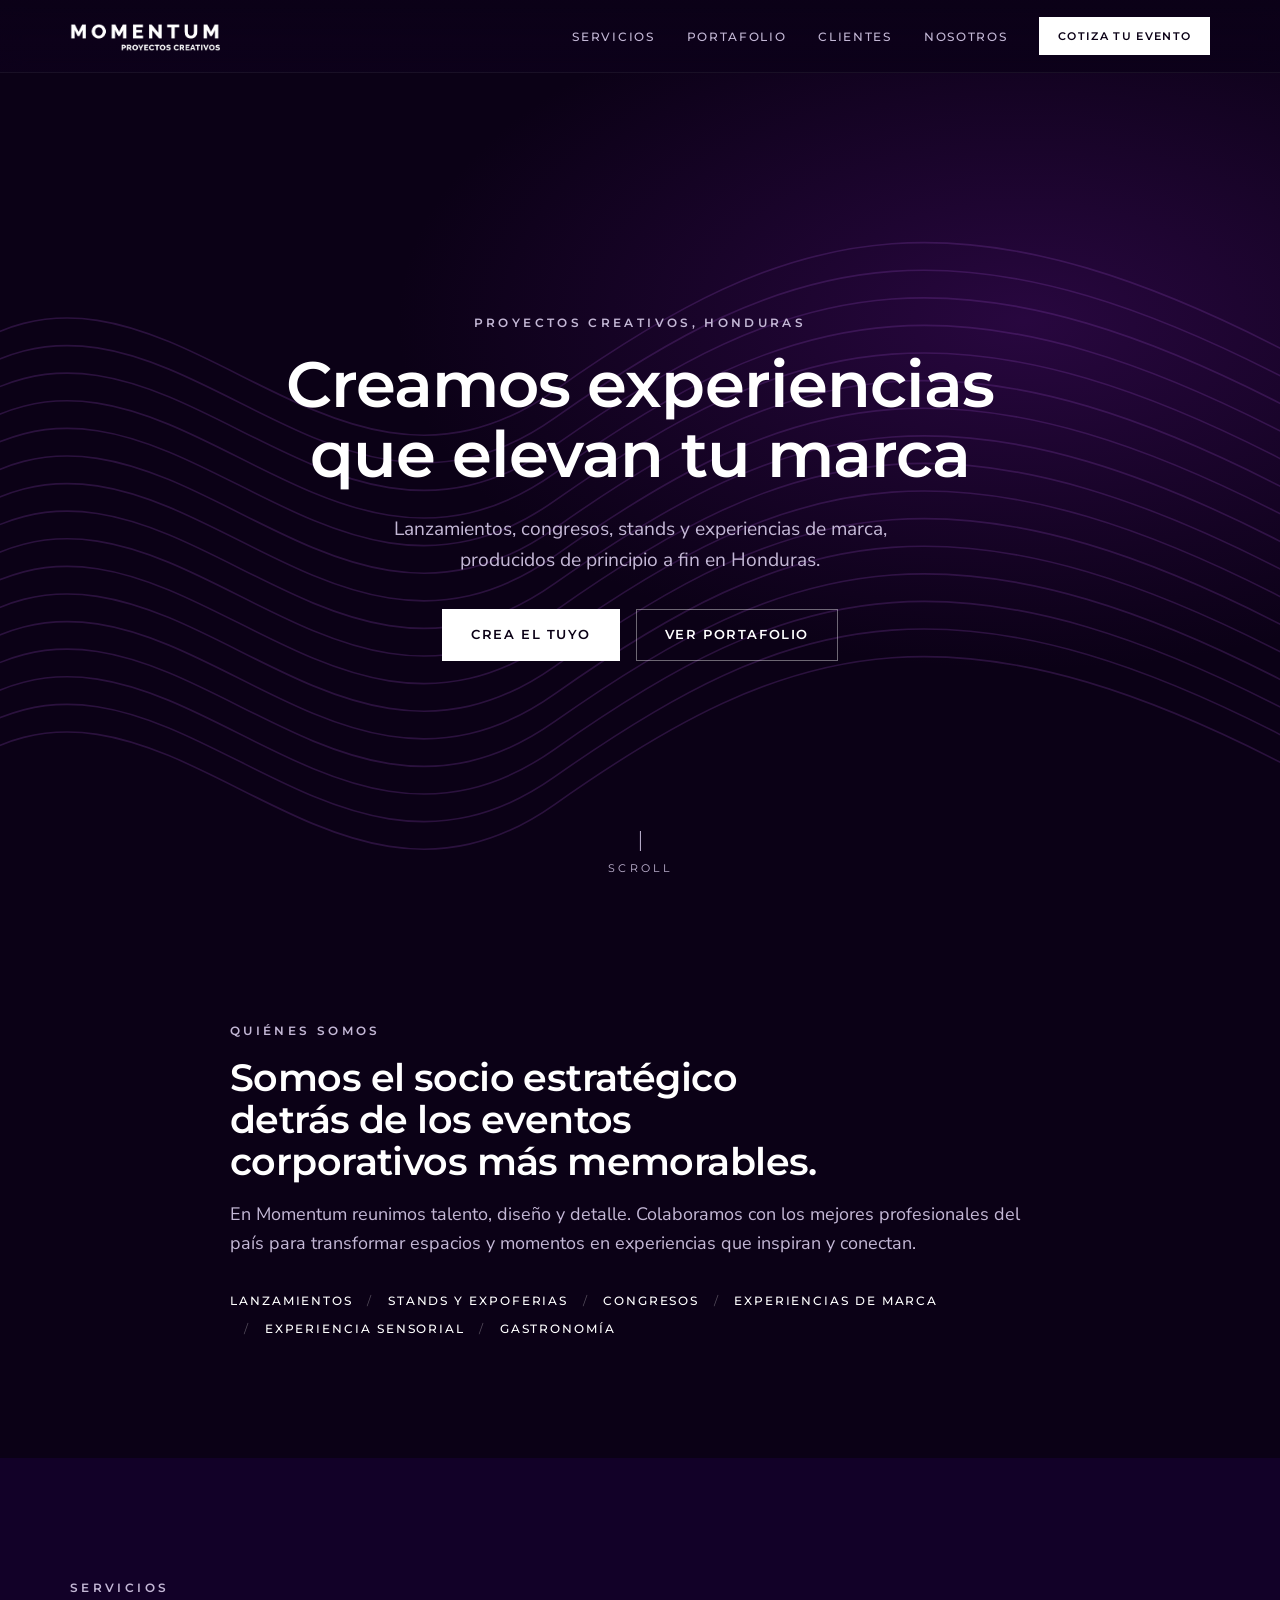
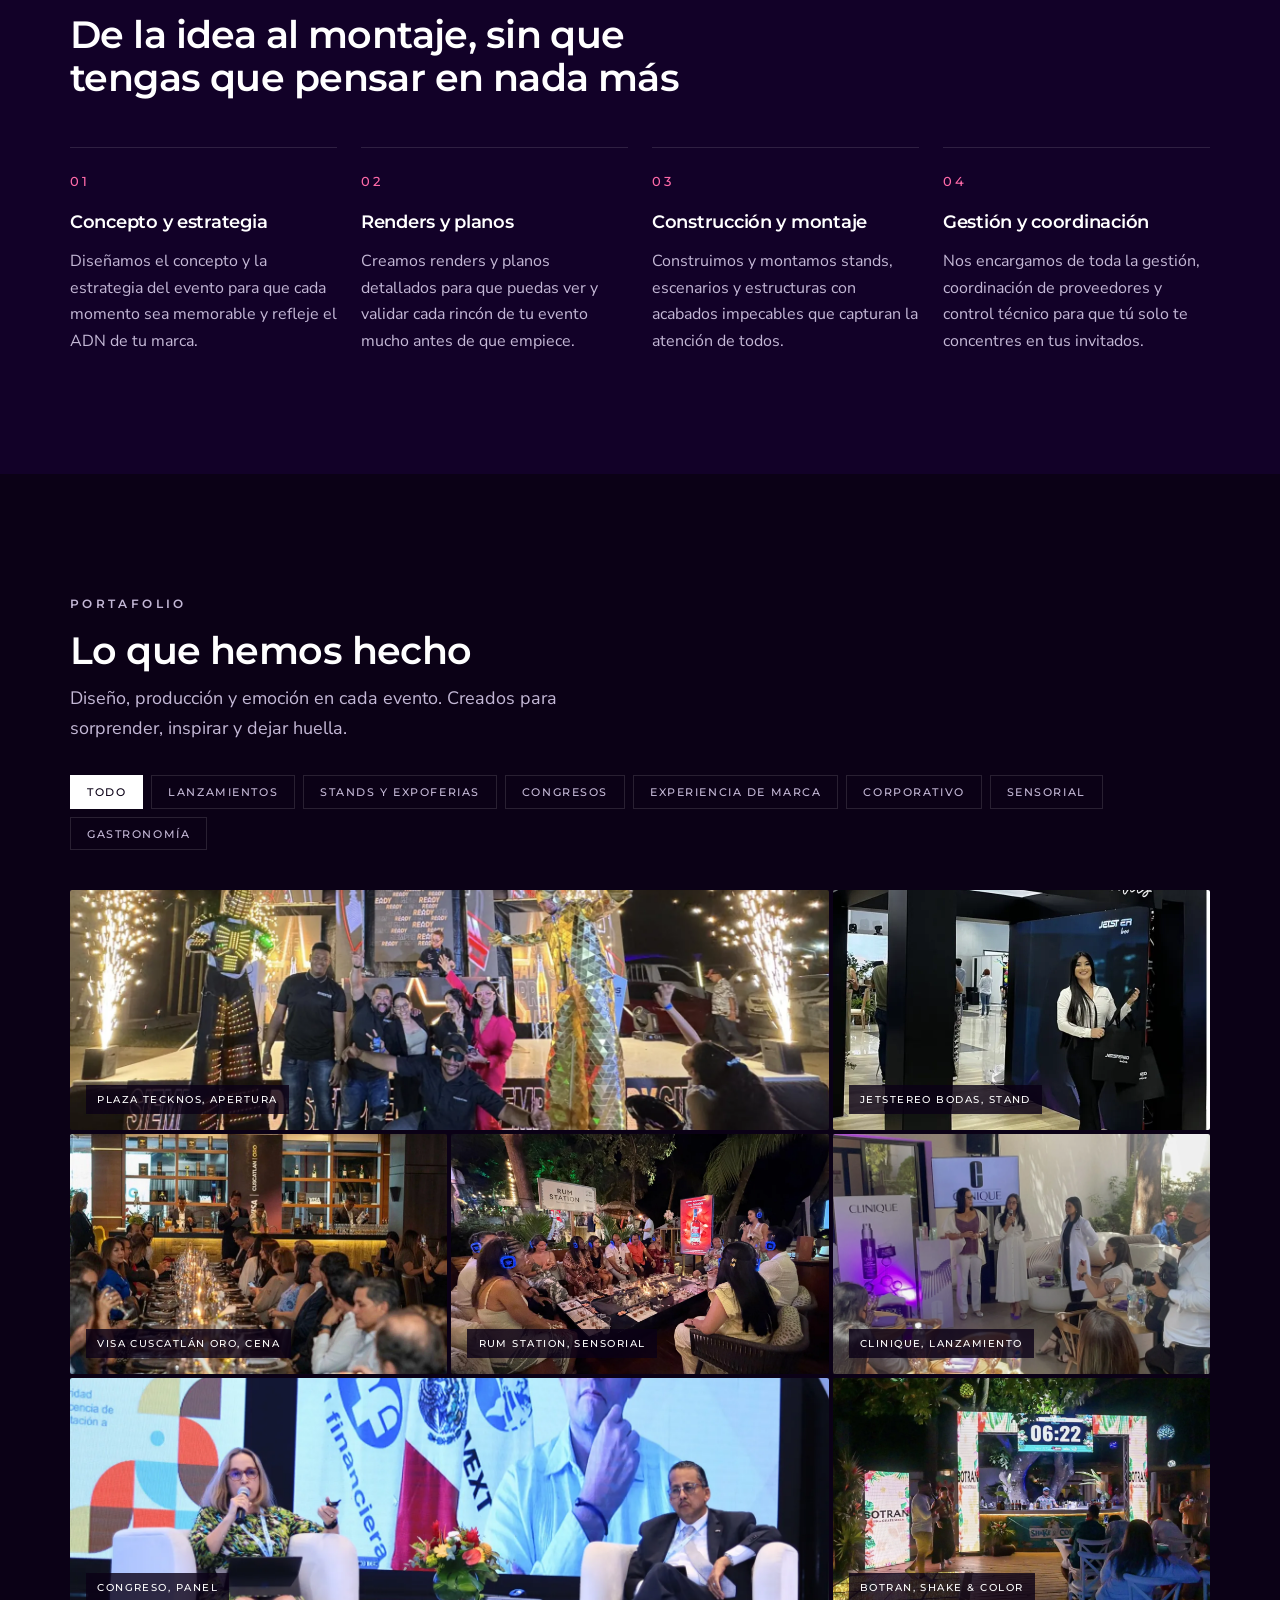
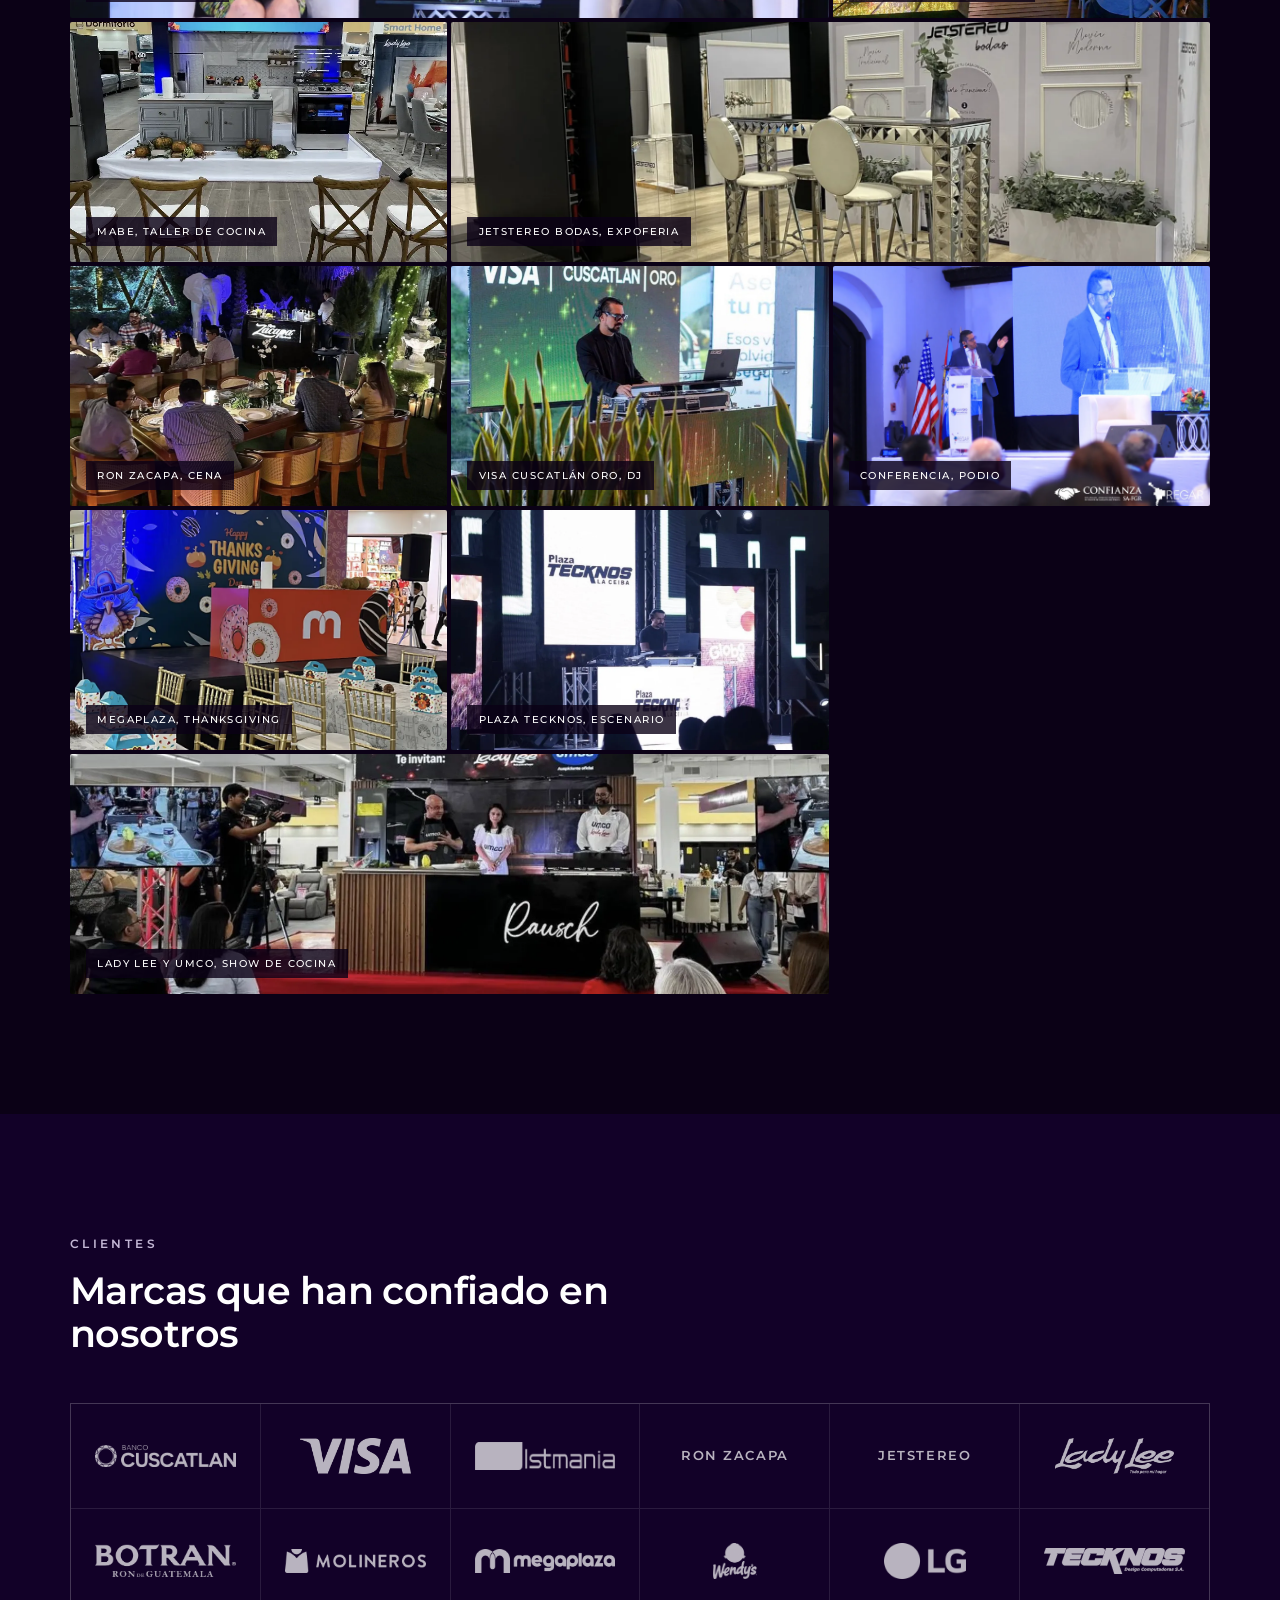
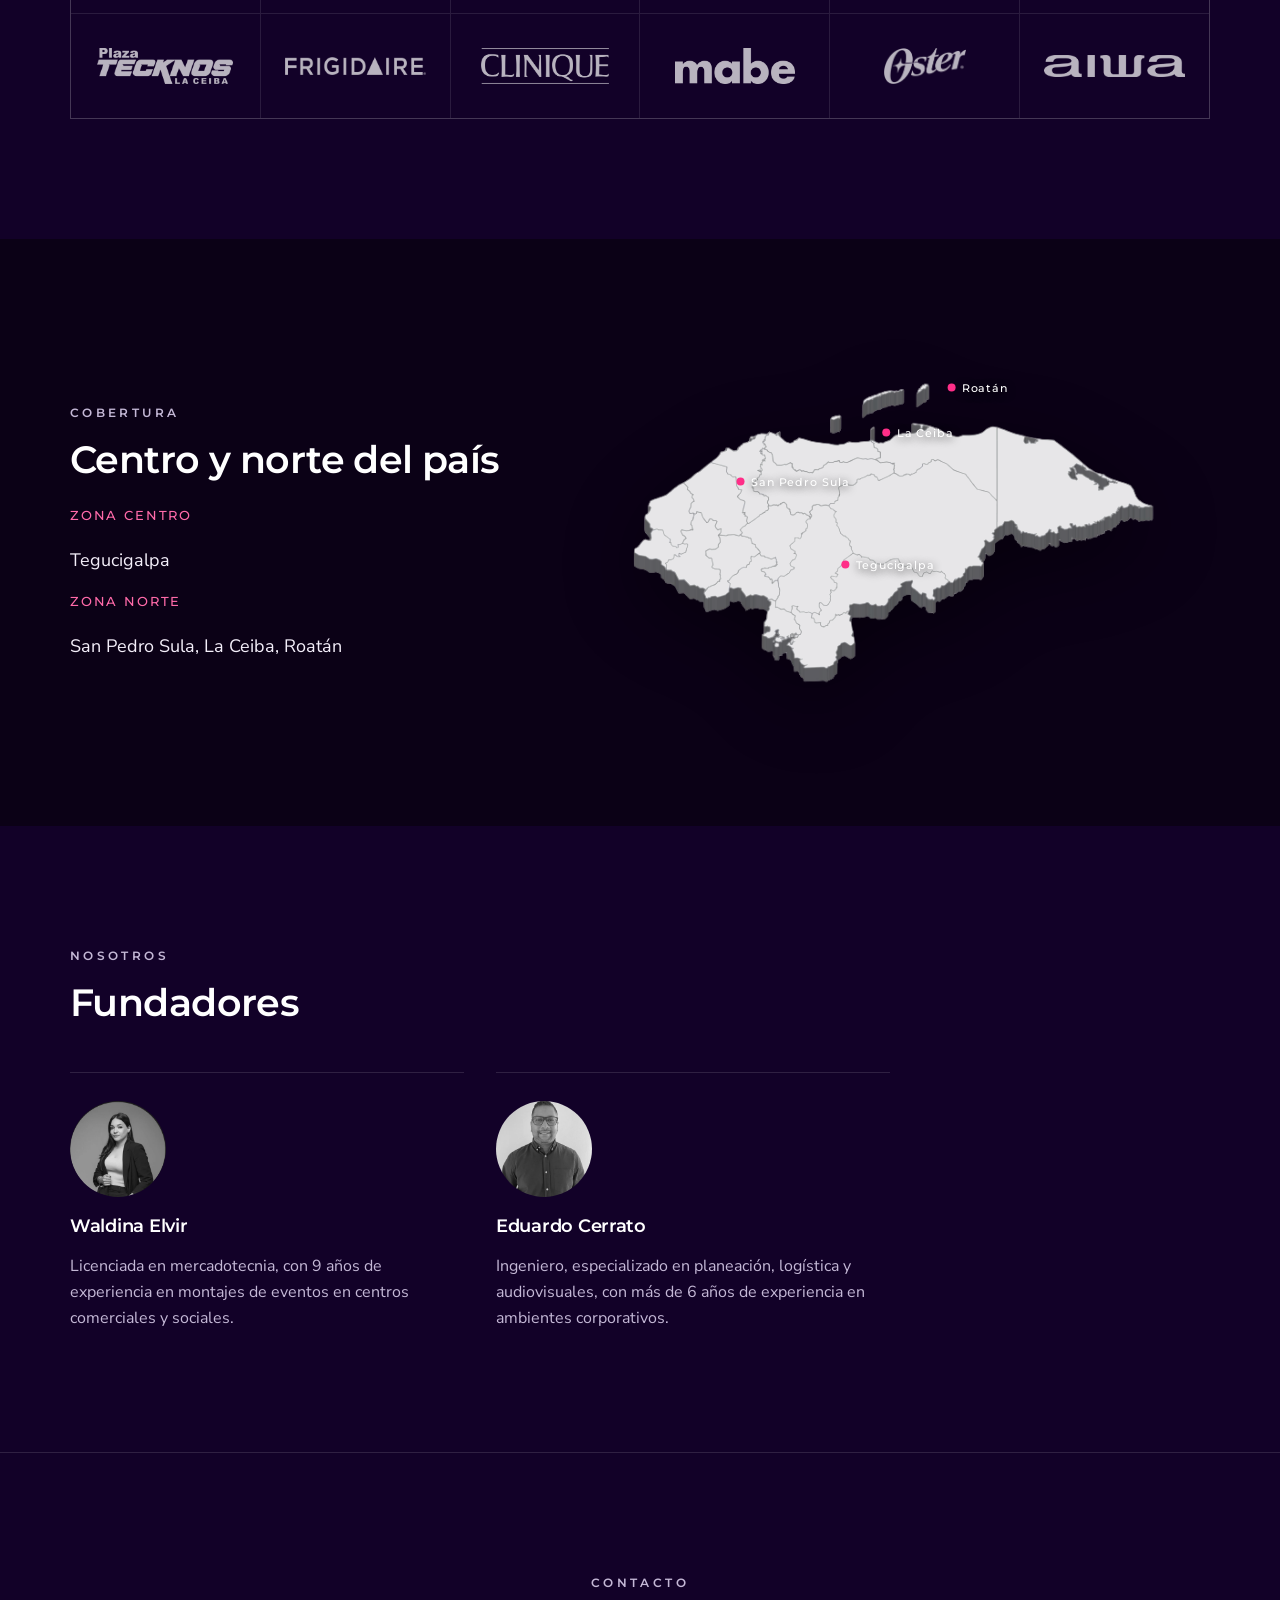
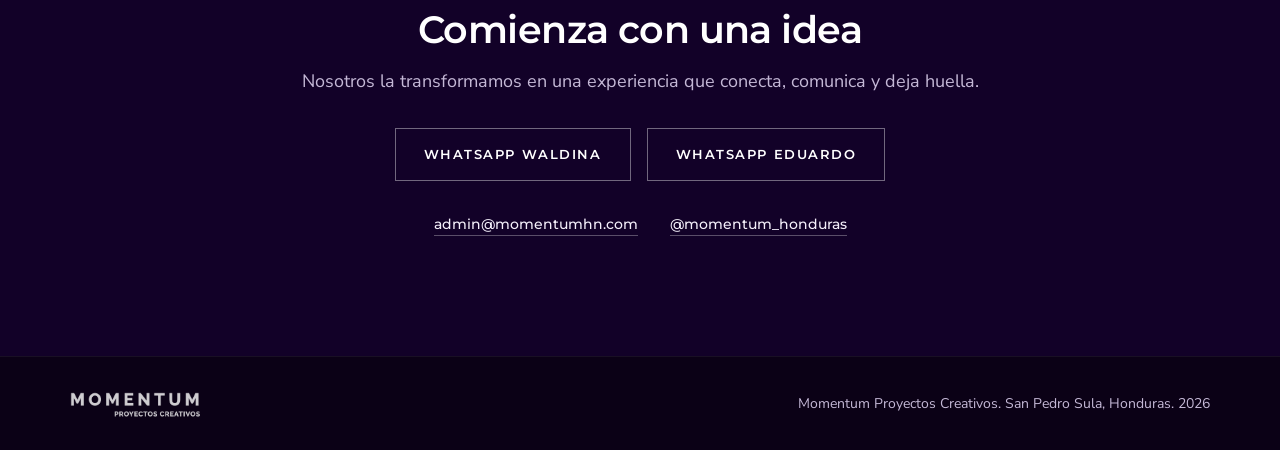
==== commit 210d7c2e: "Cambiar titular del hero" ====
--- a/site/index.html
+++ b/site/index.html
@@ -4,9 +4,9 @@
   <meta charset="utf-8">
   <meta name="viewport" content="width=device-width, initial-scale=1">
   <title>Momentum Proyectos Creativos | Eventos corporativos en Honduras</title>
-  <meta name="description" content="Creamos, diseñamos y fabricamos eventos corporativos de alto impacto en Honduras: lanzamientos, stands, congresos, experiencias de marca y talleres de gastronomía.">
+  <meta name="description" content="Creamos experiencias que elevan tu marca. Lanzamientos, congresos, stands y experiencias de marca producidos de principio a fin en Honduras.">
   <meta property="og:title" content="Momentum Proyectos Creativos">
-  <meta property="og:description" content="Eventos corporativos de alto impacto en Honduras.">
+  <meta property="og:description" content="Creamos experiencias que elevan tu marca. Eventos corporativos en Honduras.">
   <meta property="og:type" content="website">
   <meta name="theme-color" content="#120128">
   <link rel="icon" href="assets/logos/momentum-color.png">
@@ -67,8 +67,8 @@
 
   <div class="container hero__content">
     <p class="eyebrow">Proyectos creativos, Honduras</p>
-    <h1>Creamos, diseñamos y fabricamos para que tu evento sea único</h1>
-    <p class="hero__lead">Experiencias que elevan tu marca y conectan con las personas.</p>
+    <h1>Creamos experiencias que elevan tu marca</h1>
+    <p class="hero__lead">Lanzamientos, congresos, stands y experiencias de marca, producidos de principio a fin en Honduras.</p>
     <div class="hero__actions">
       <a class="btn" href="#contacto">Crea el tuyo</a>
       <a class="btn btn--ghost" href="#portafolio">Ver portafolio</a>
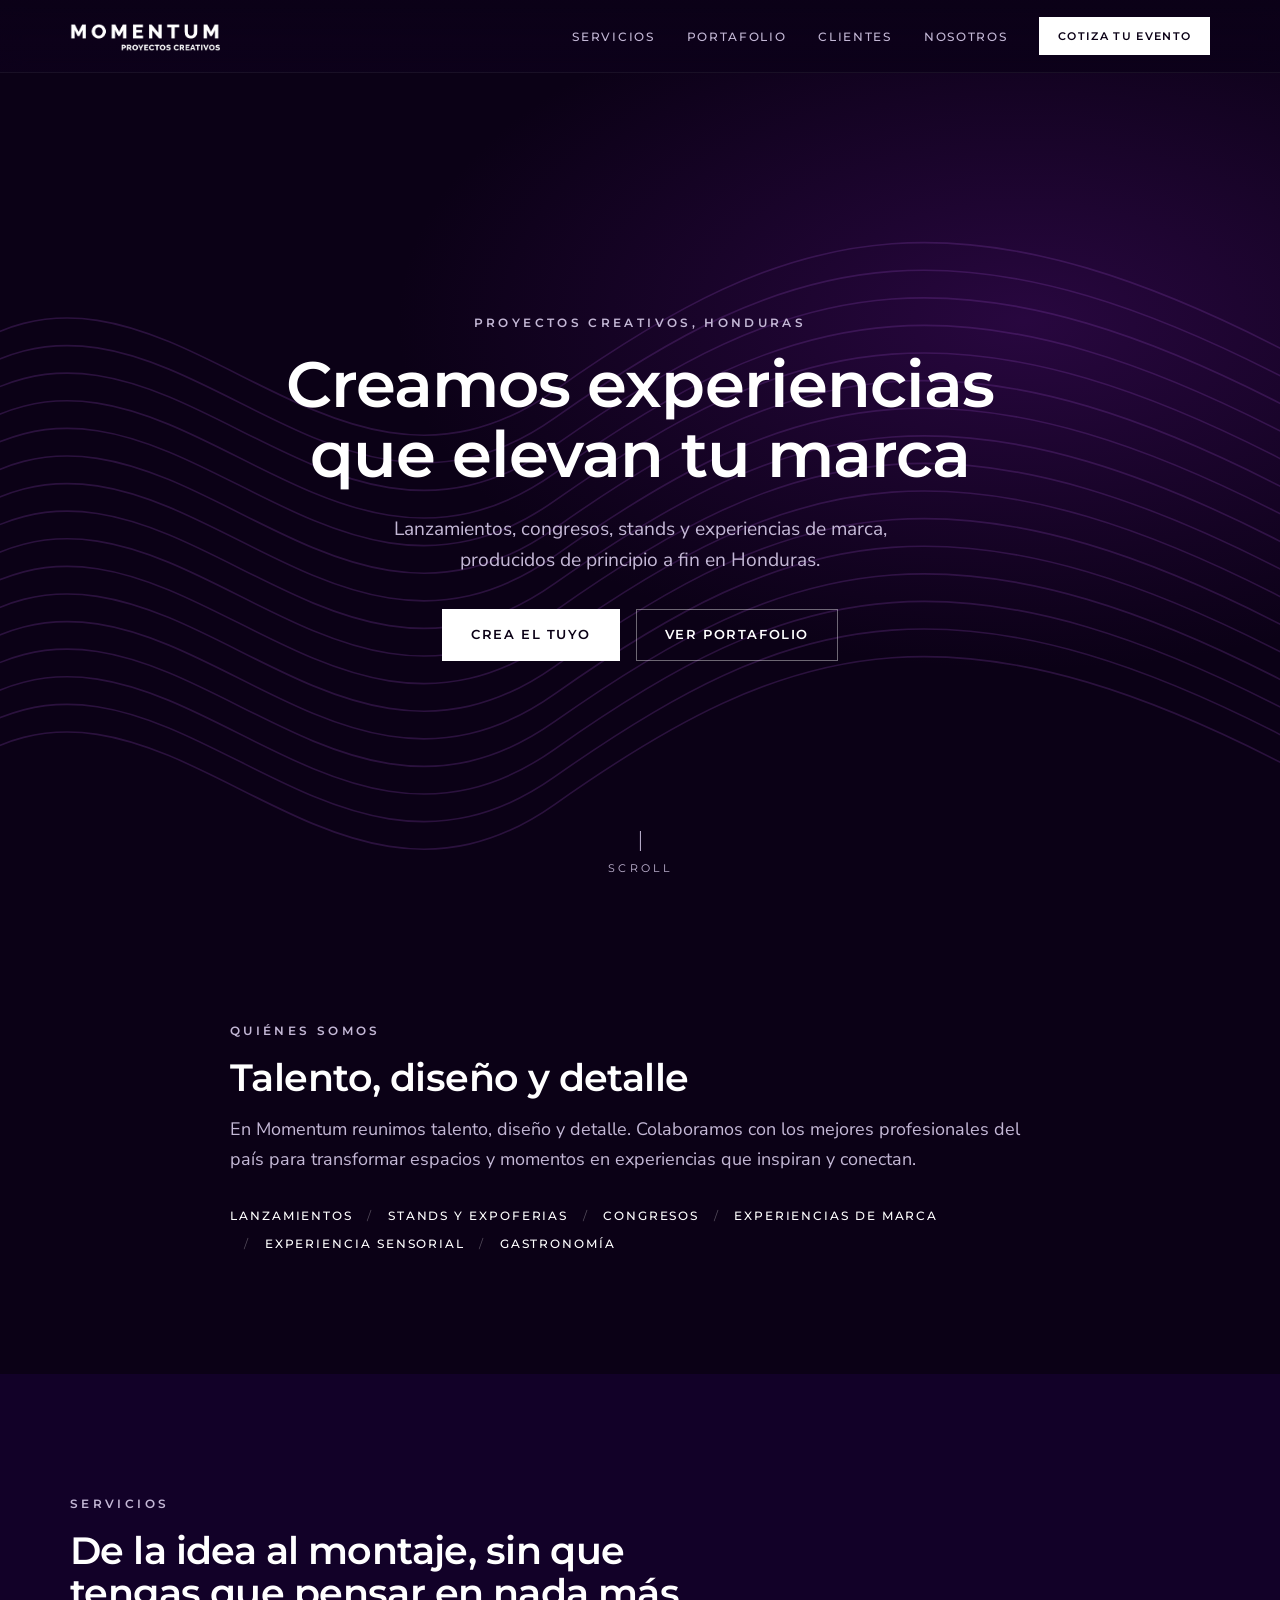
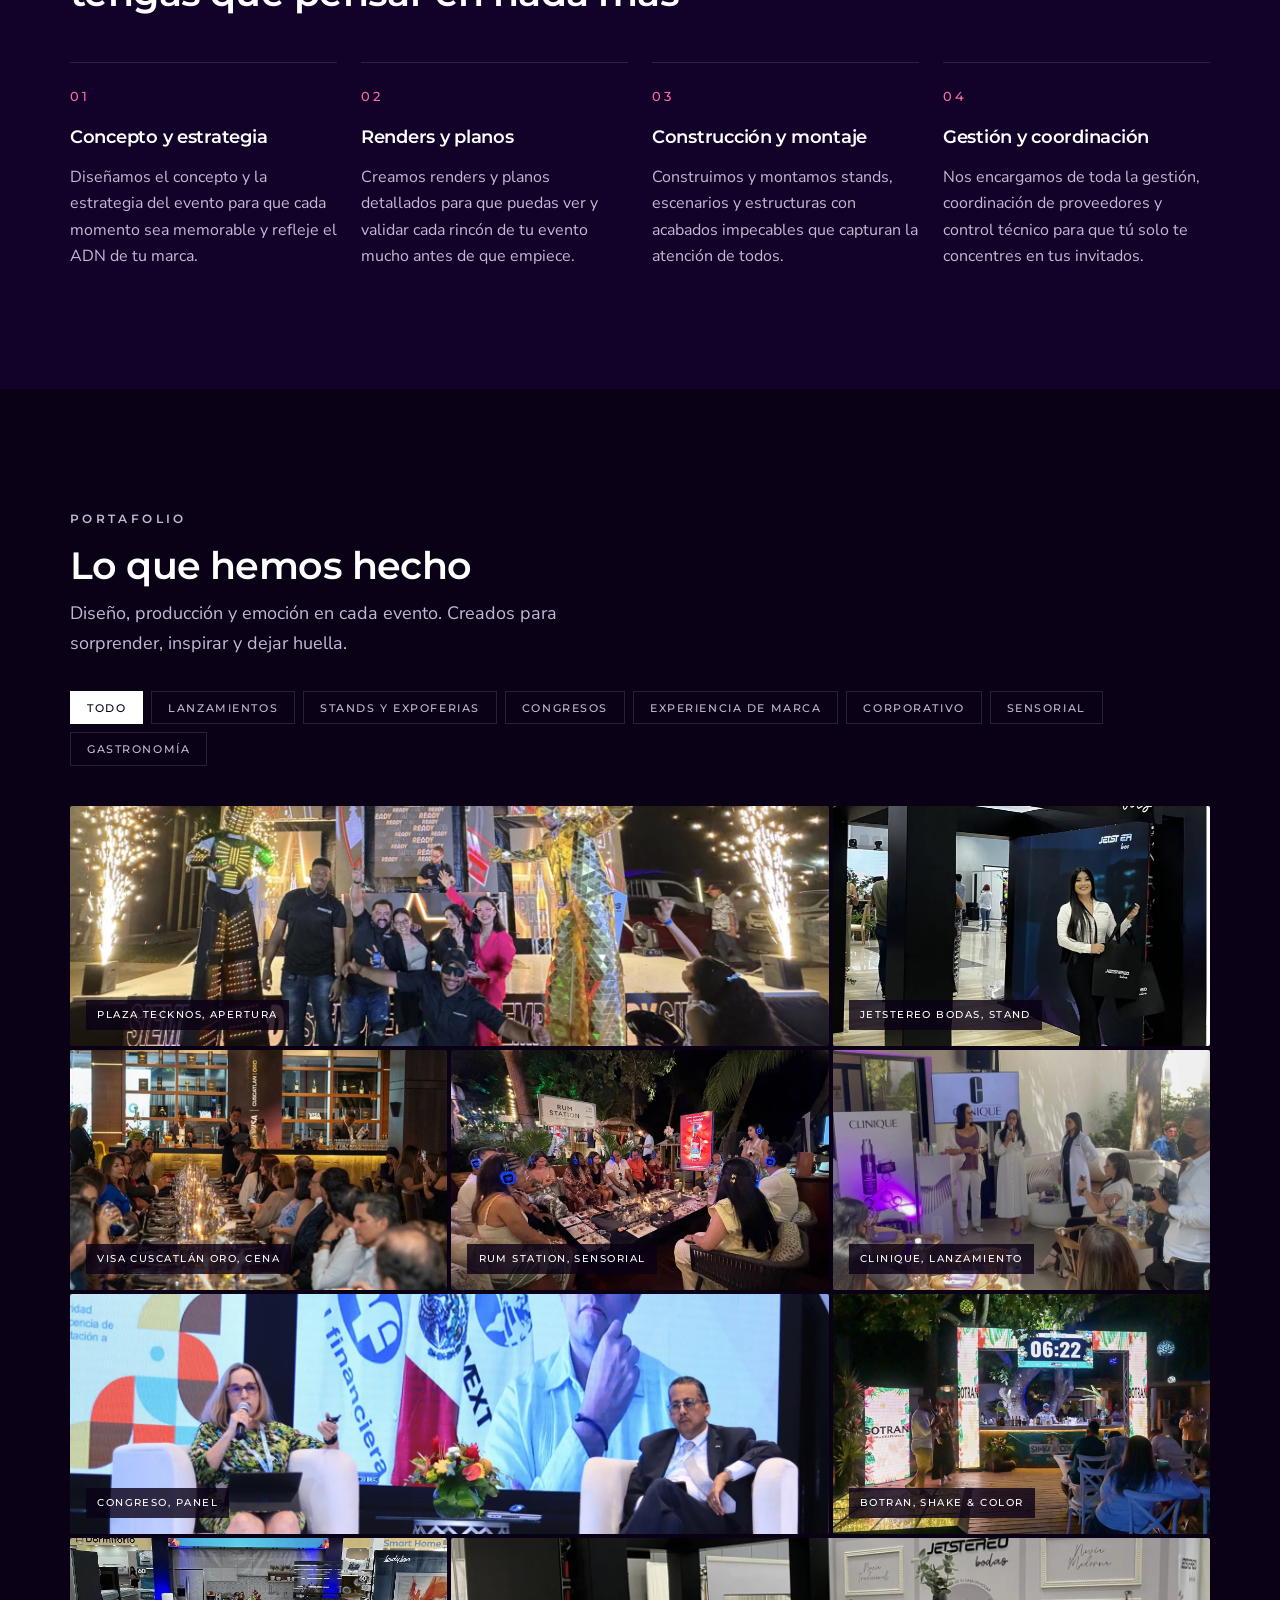
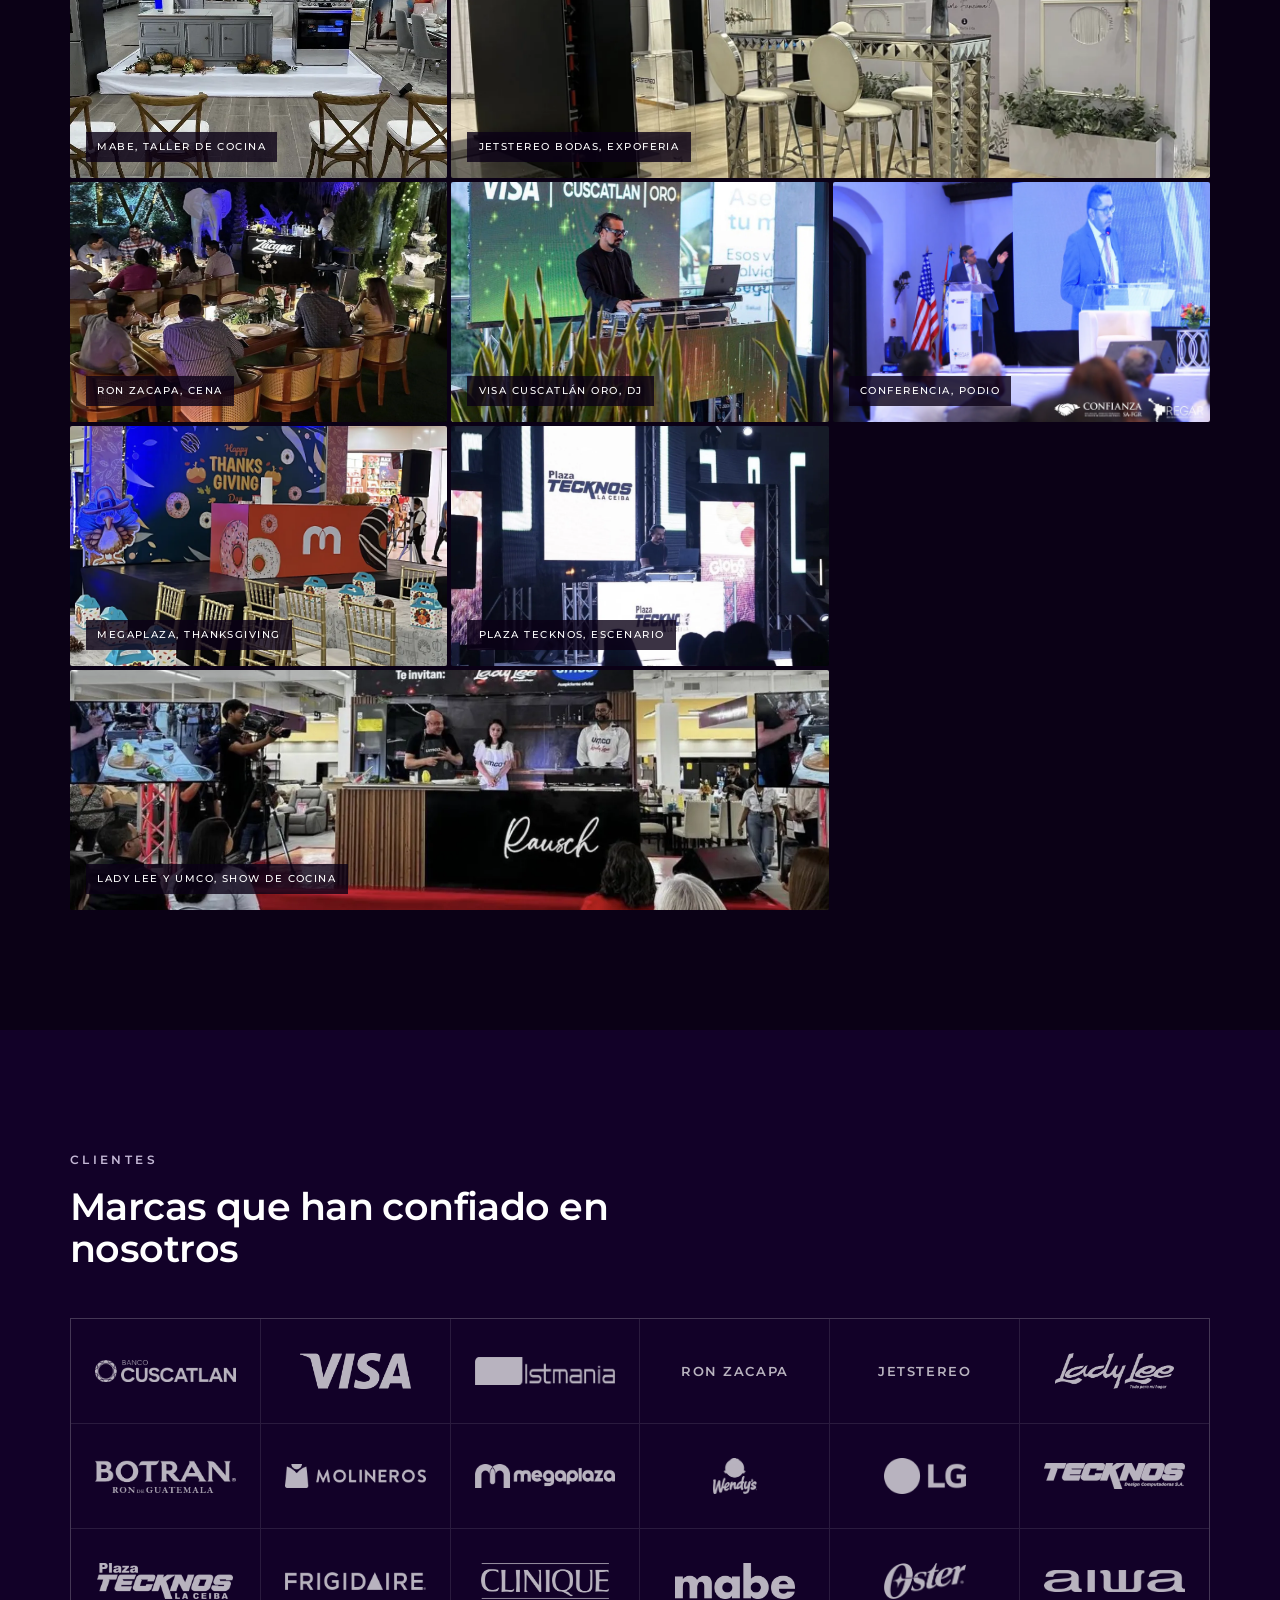
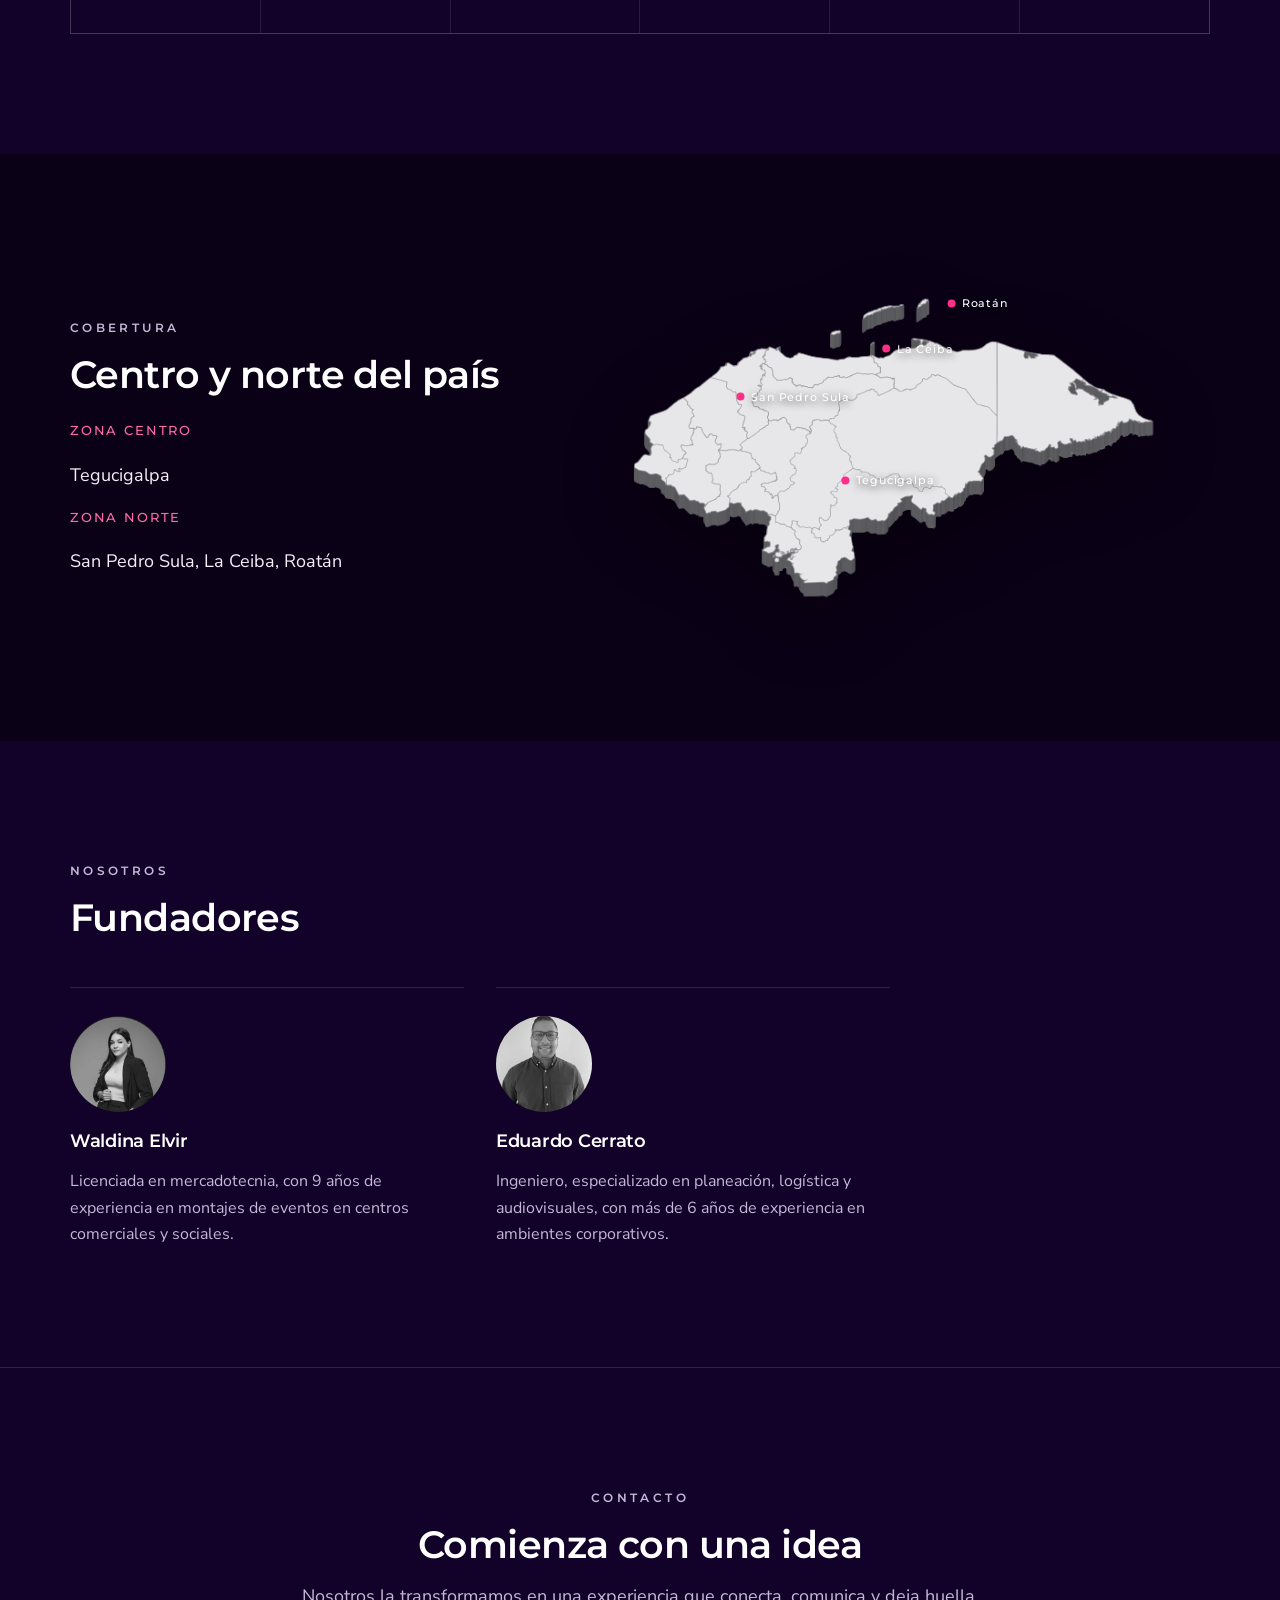
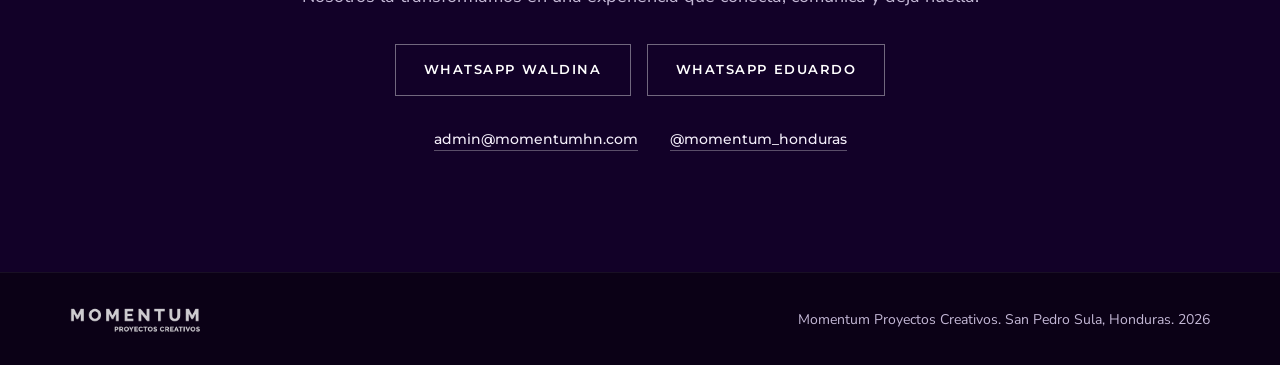
==== commit c20b87e0: "Cambiar titulo de quienes somos" ====
--- a/site/index.html
+++ b/site/index.html
@@ -84,7 +84,7 @@
 <section class="intro" id="quienes">
   <div class="container intro__inner">
     <p class="eyebrow">Quiénes somos</p>
-    <h2>Somos el socio estratégico detrás de los eventos corporativos más memorables.</h2>
+    <h2>Talento, diseño y detalle</h2>
     <p class="intro__text">En Momentum reunimos talento, diseño y detalle. Colaboramos con los mejores profesionales del país para transformar espacios y momentos en experiencias que inspiran y conectan.</p>
     <ul class="tagline" aria-label="Tipos de evento">
       <li>Lanzamientos</li><li>Stands y expoferias</li><li>Congresos</li>
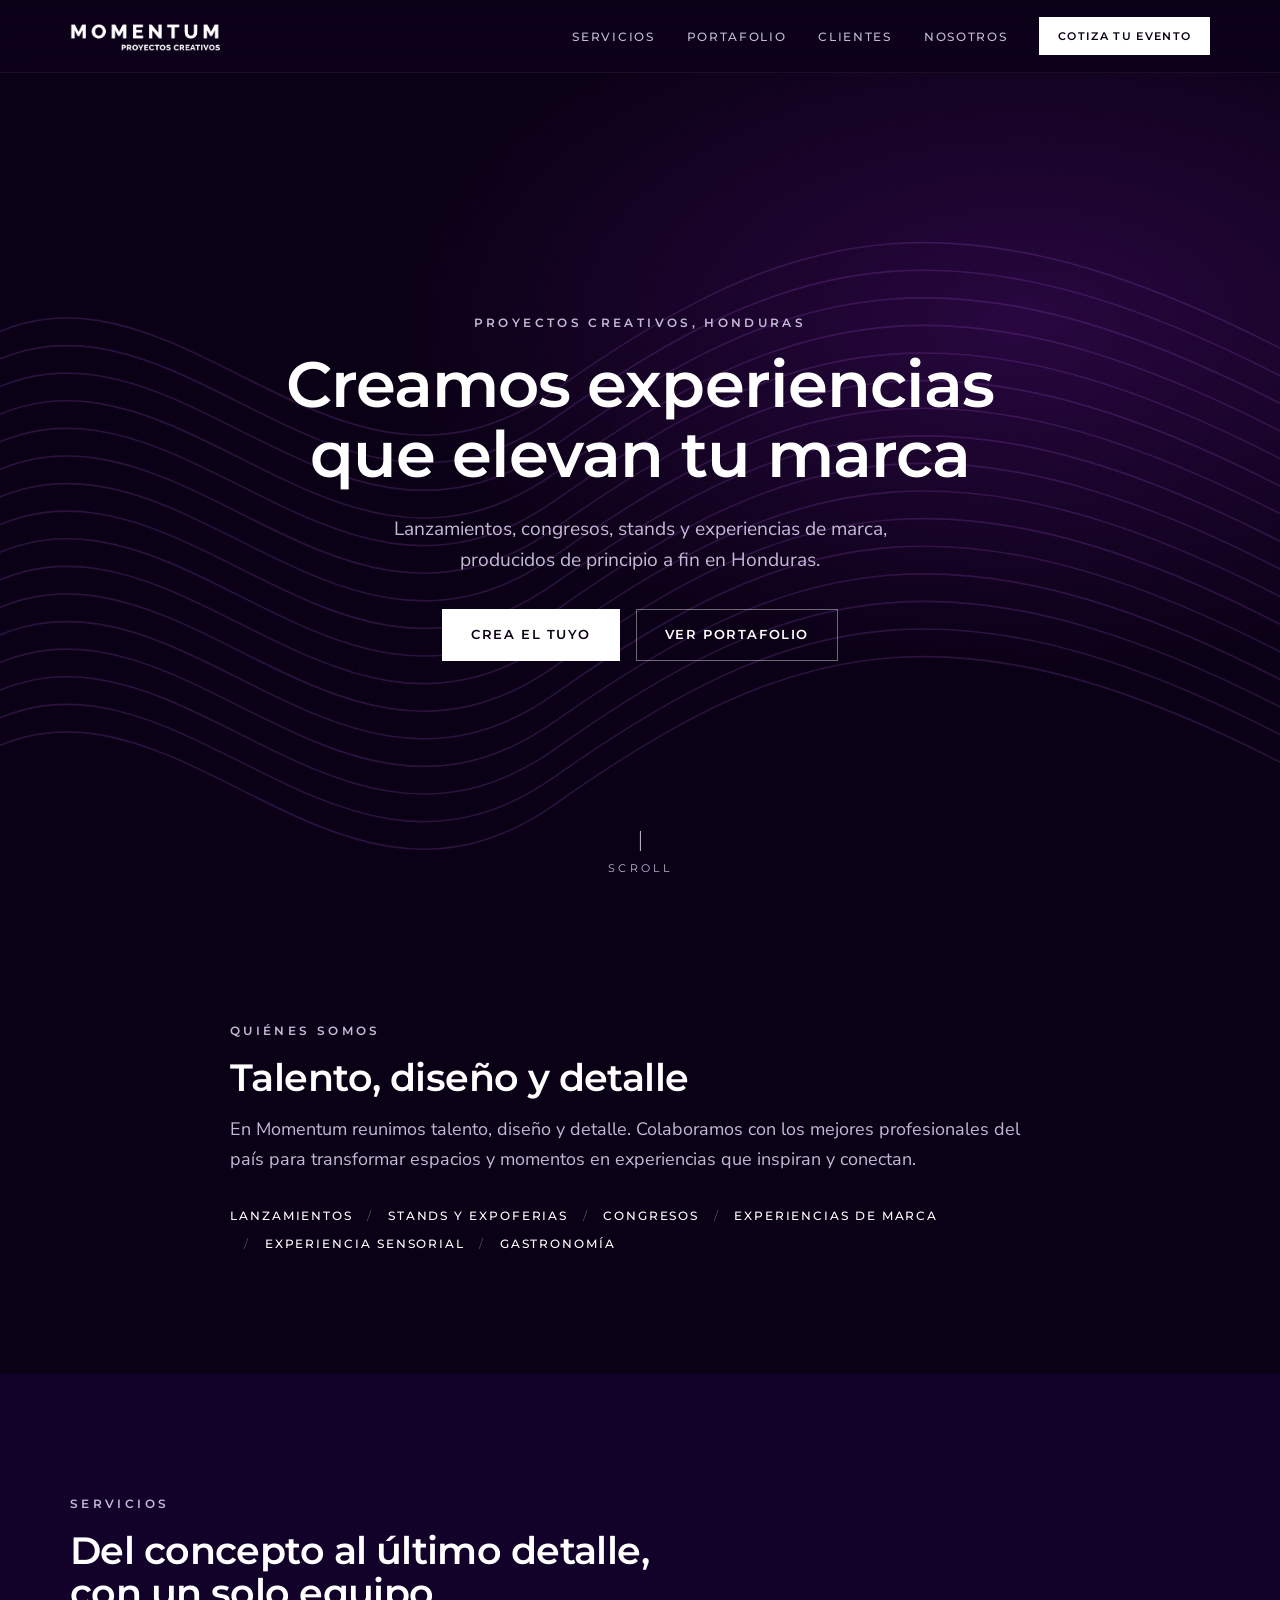
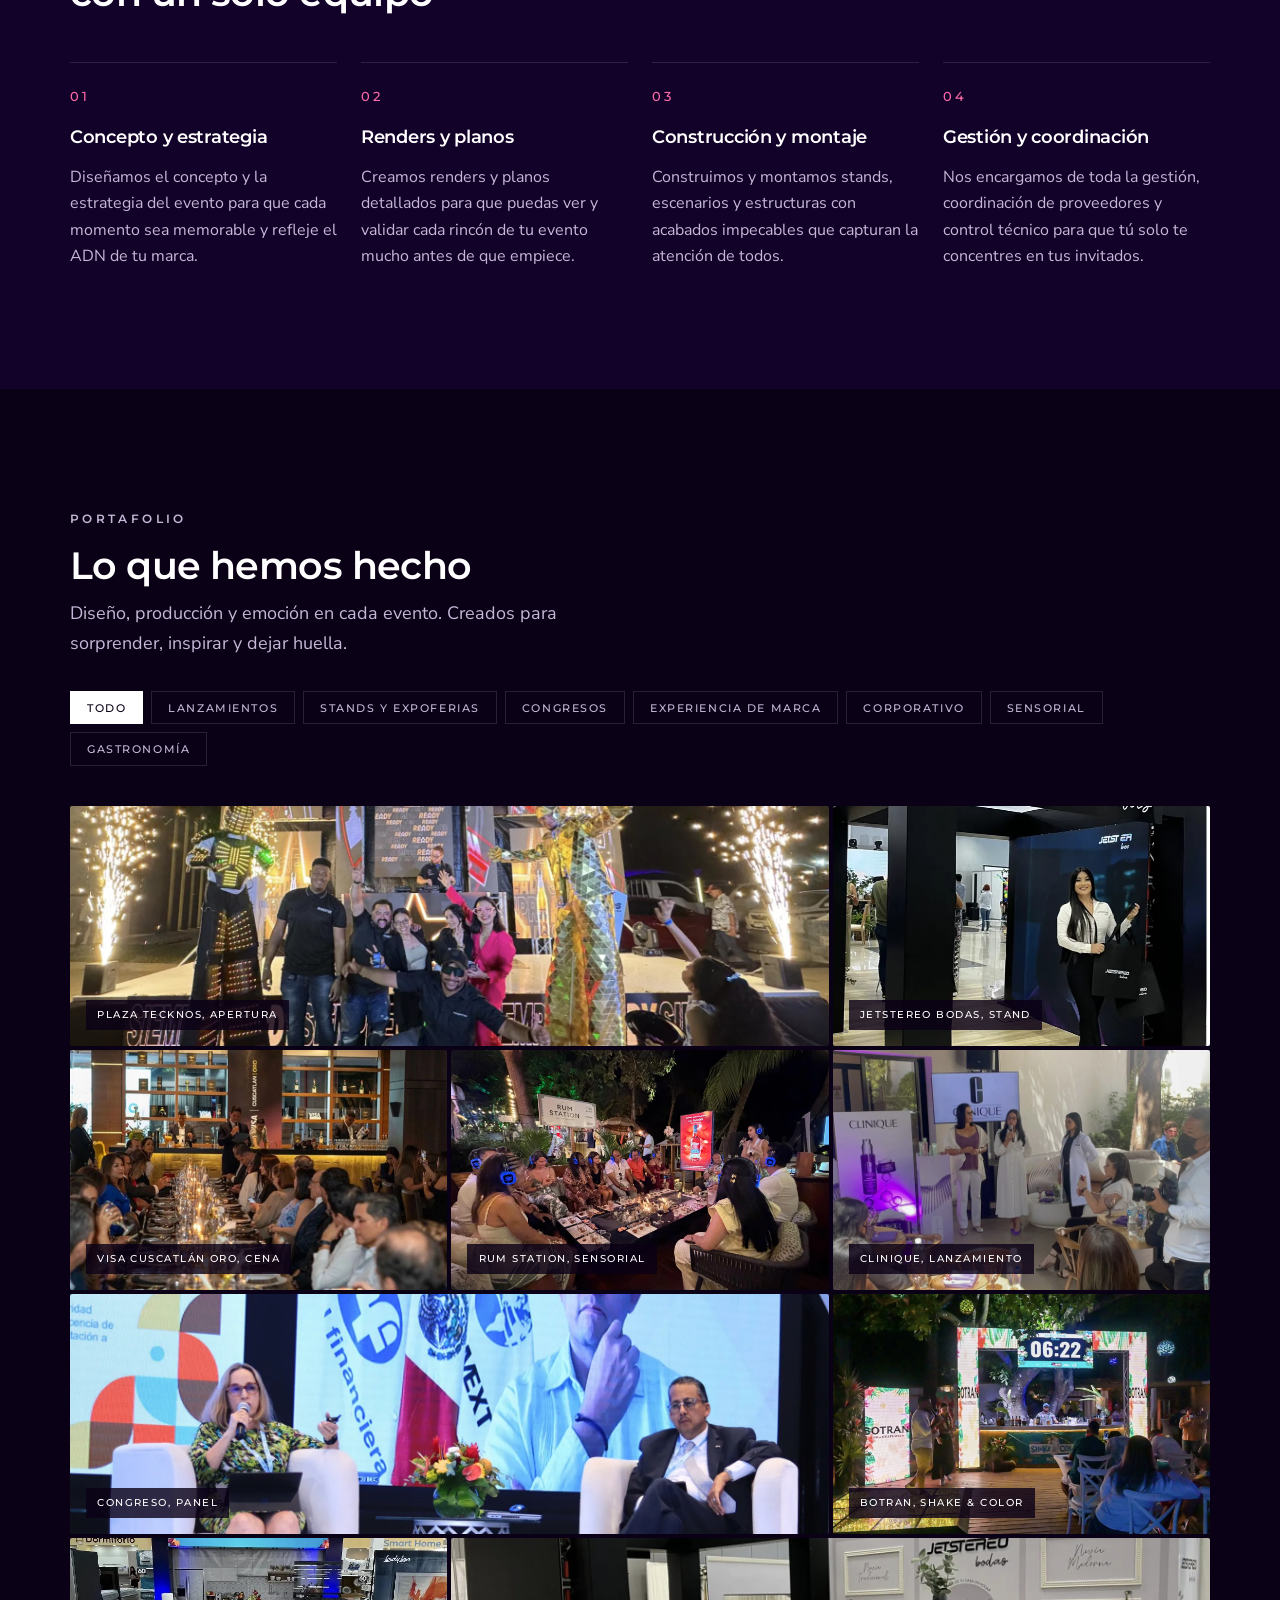
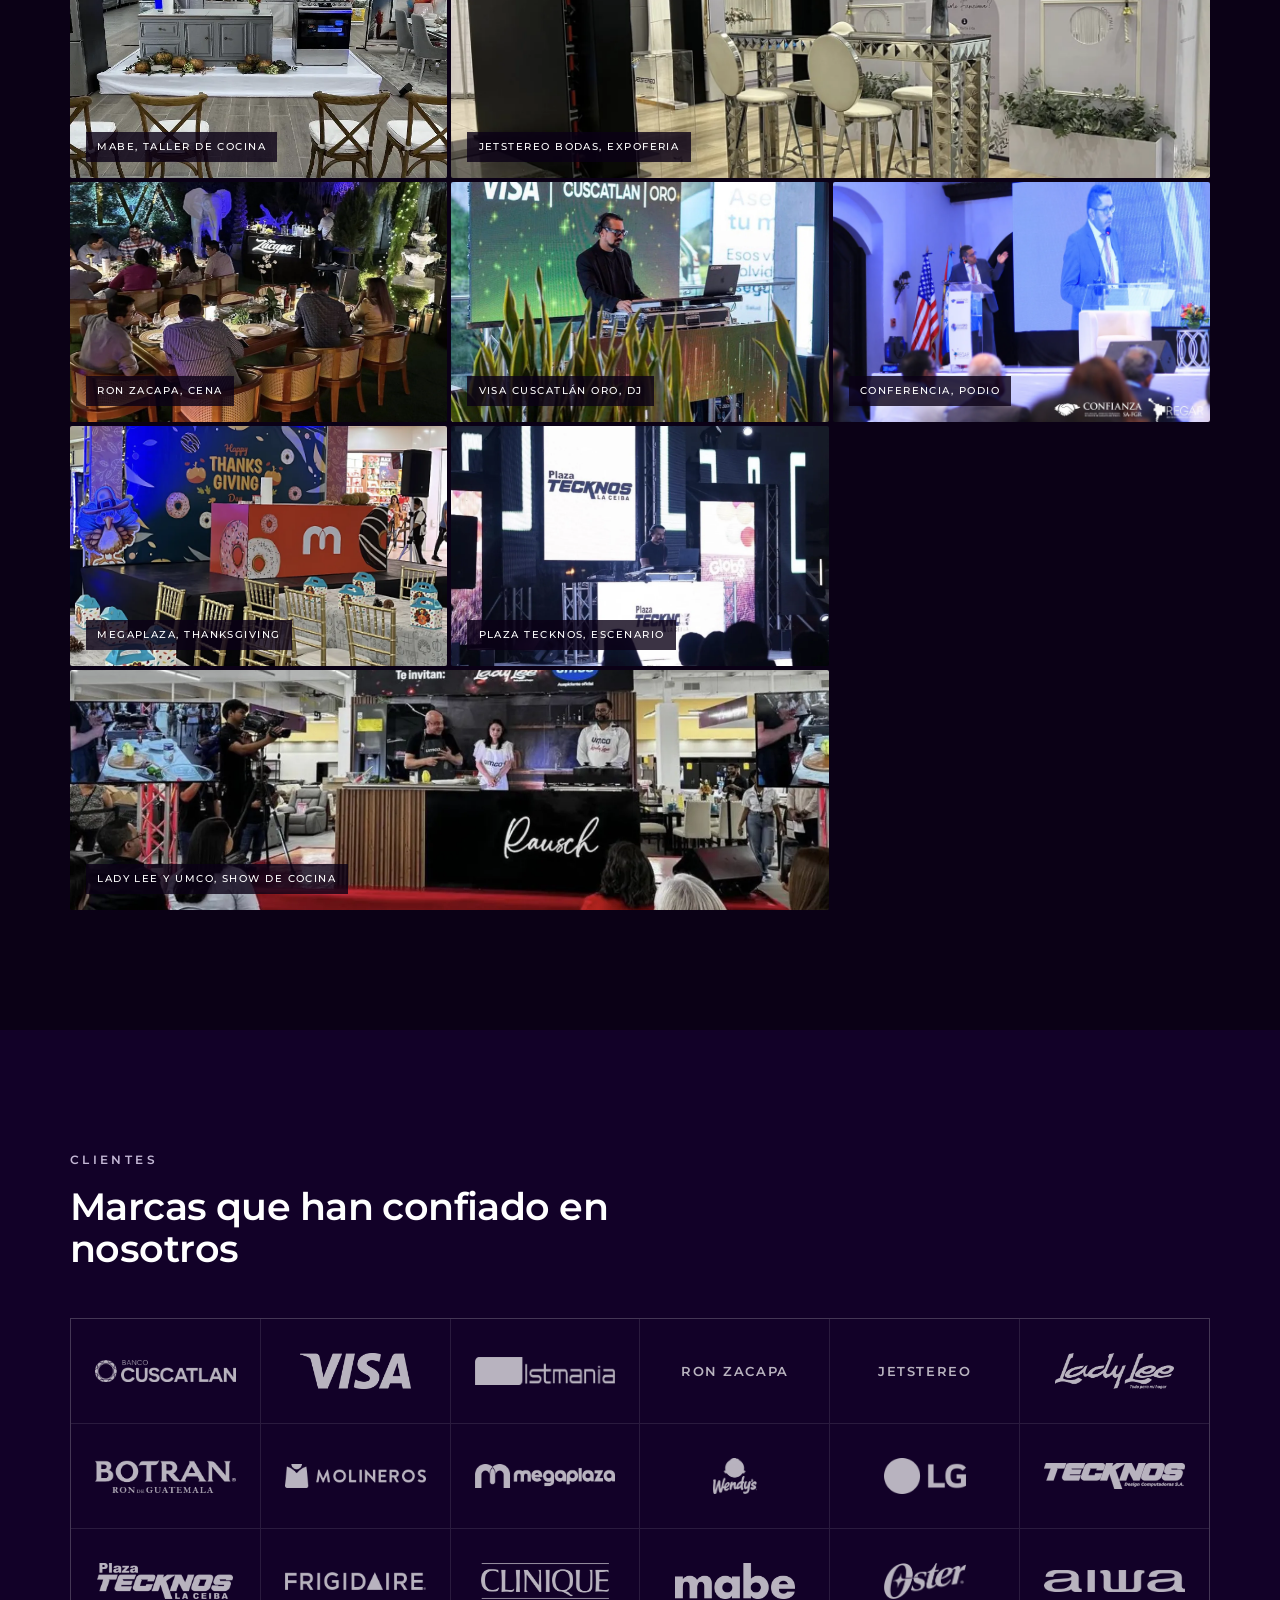
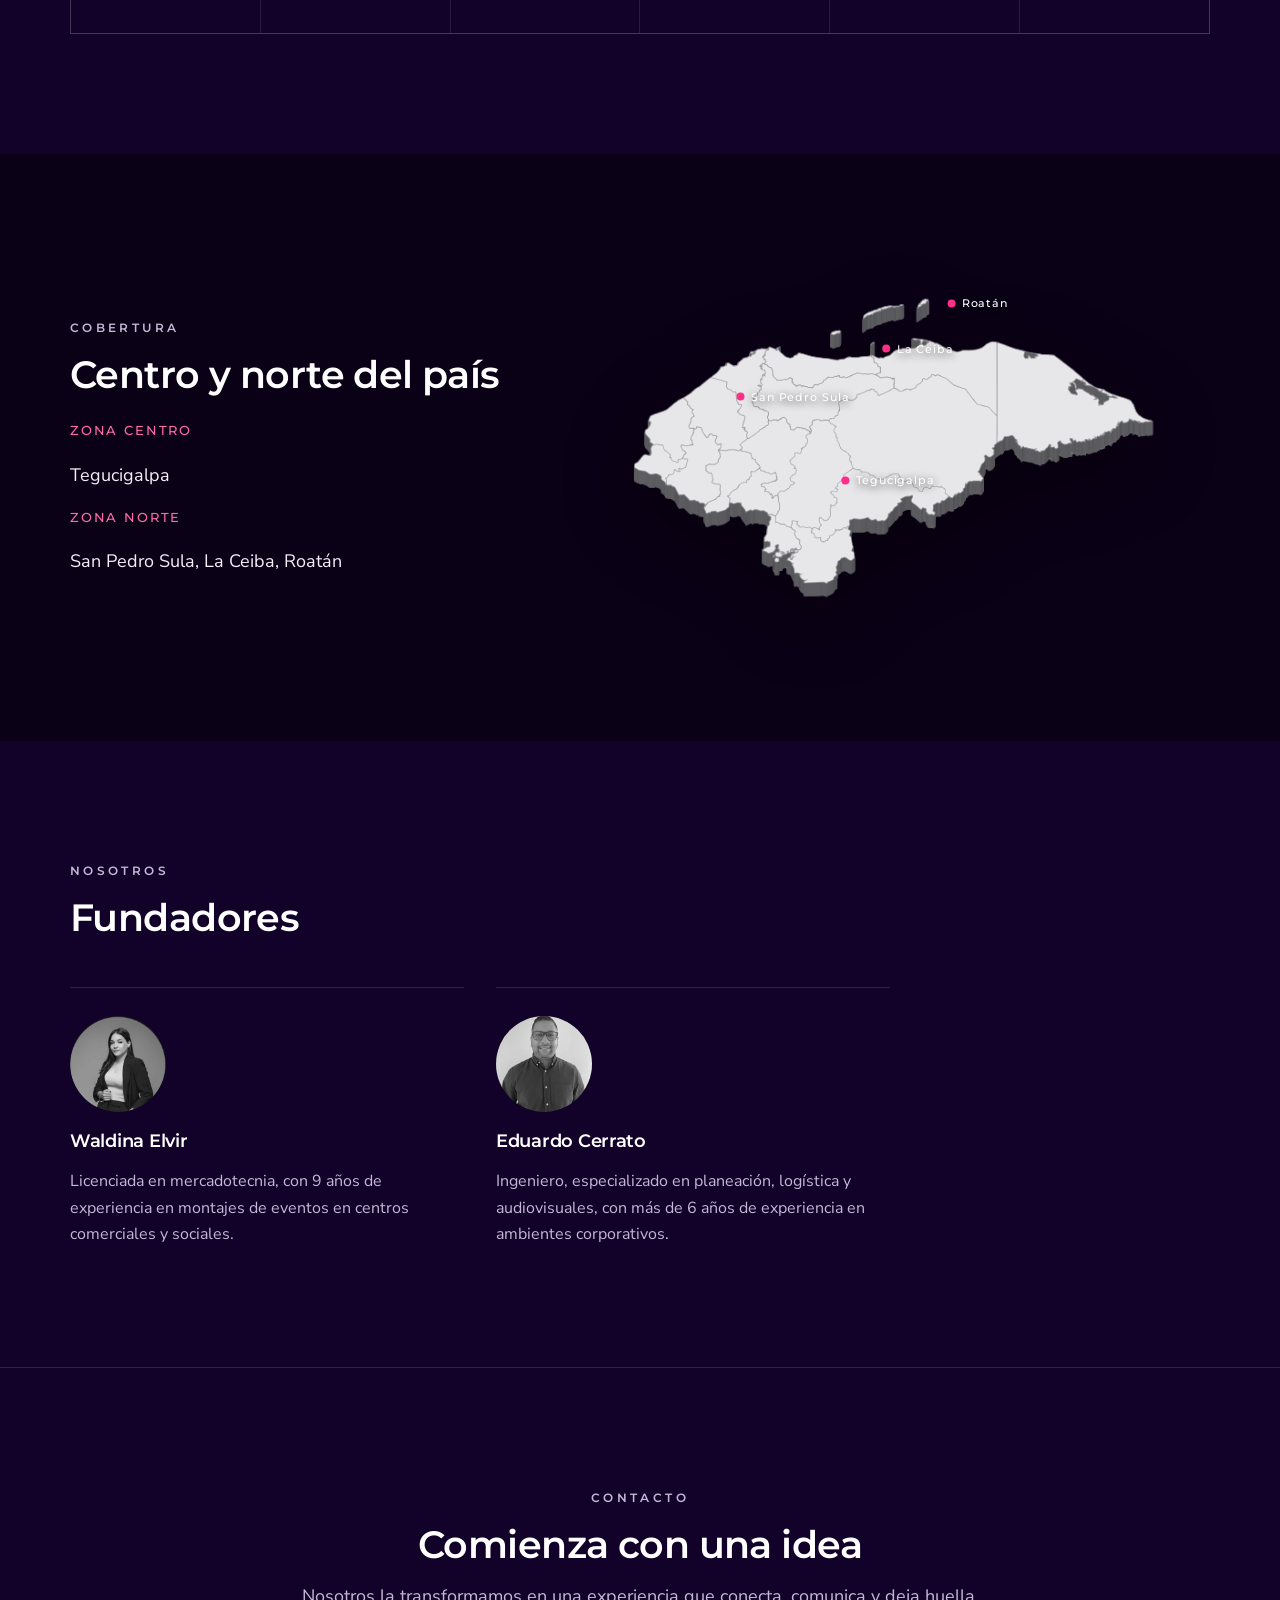
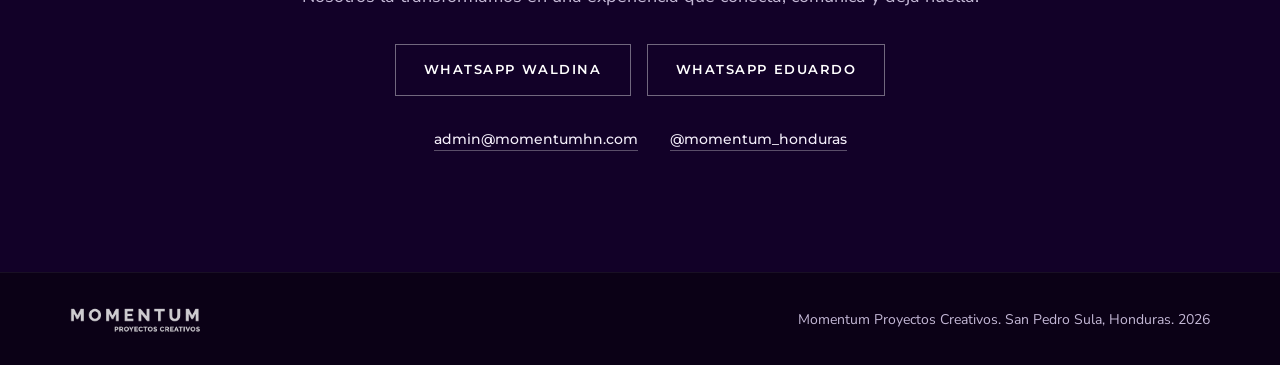
==== commit 58e4cfd3: "Cambiar titulo de servicios" ====
--- a/site/index.html
+++ b/site/index.html
@@ -100,7 +100,7 @@
 <section class="servicios" id="servicios">
   <div class="container">
     <p class="eyebrow">Servicios</p>
-    <h2>De la idea al montaje, sin que tengas que pensar en nada más</h2>
+    <h2>Del concepto al último detalle, con un solo equipo</h2>
     <div class="servicios__grid">
       <article class="servicio">
         <span class="servicio__num">01</span>
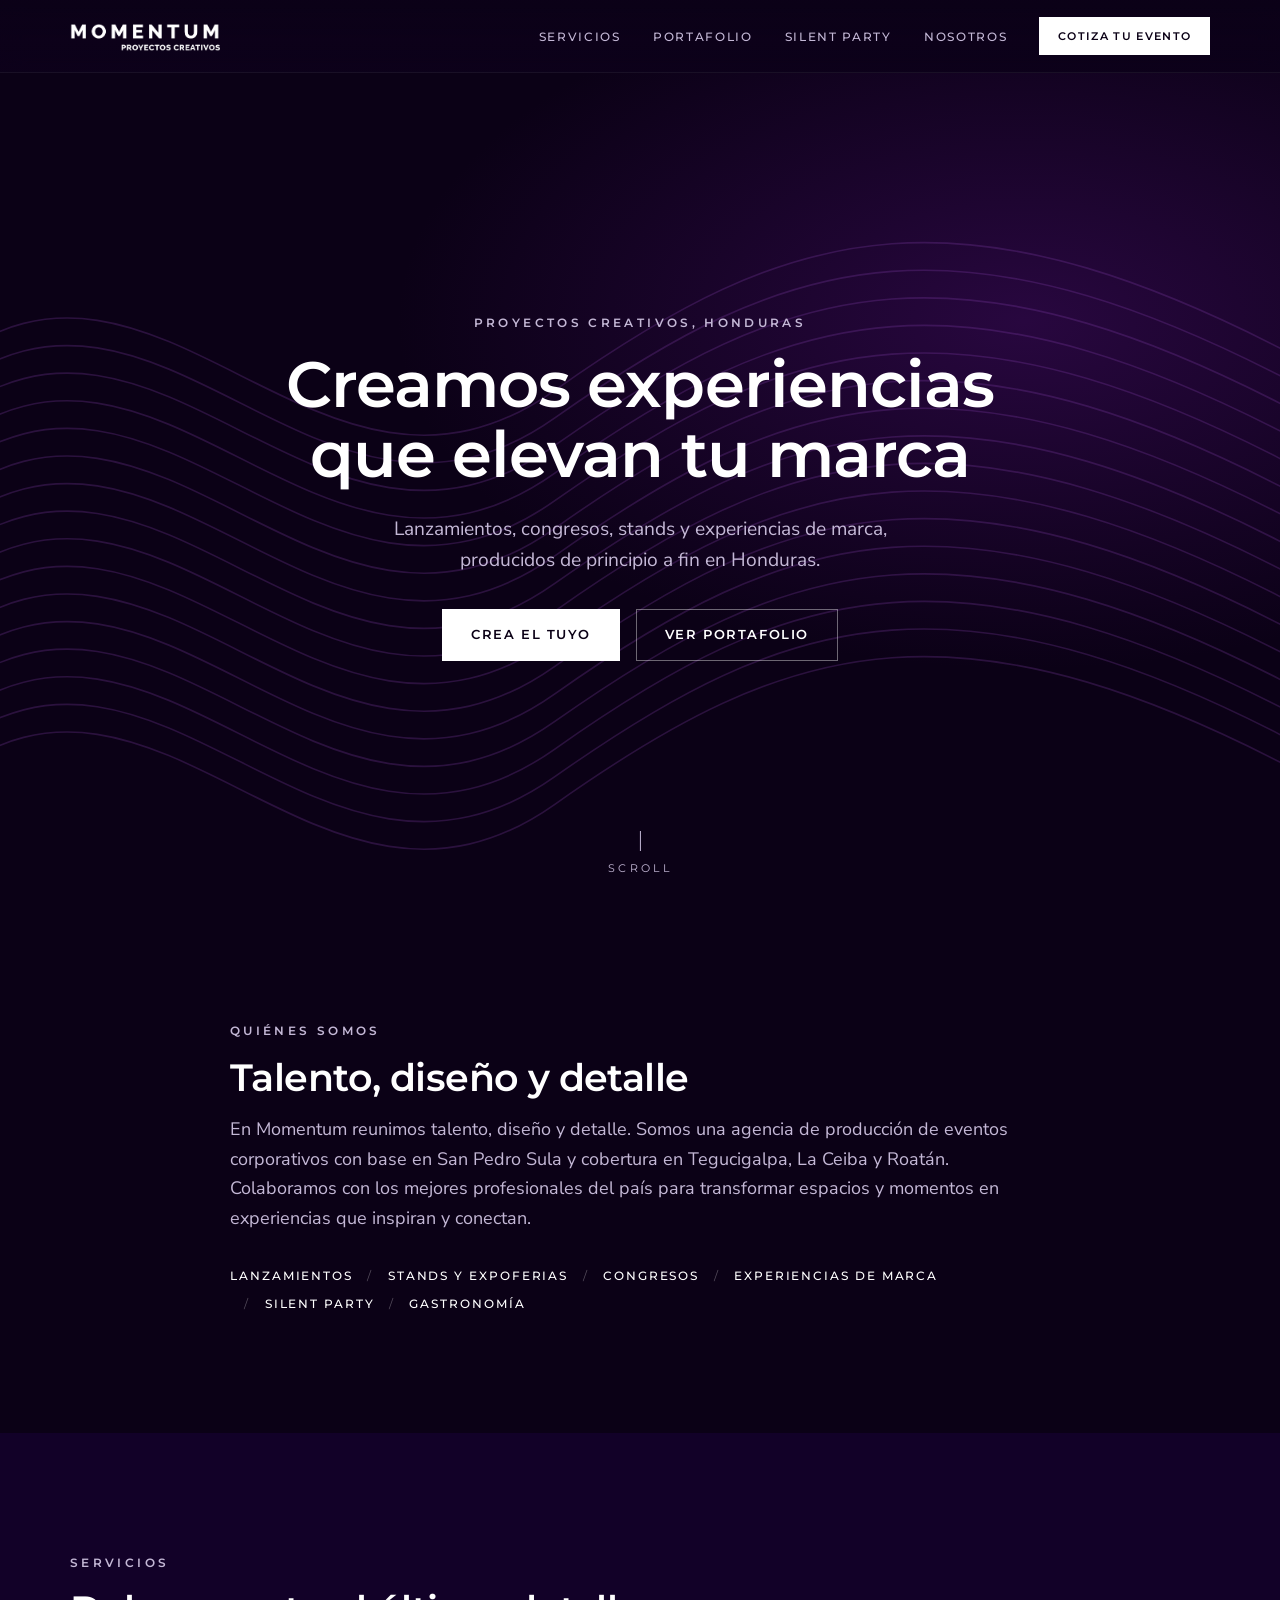
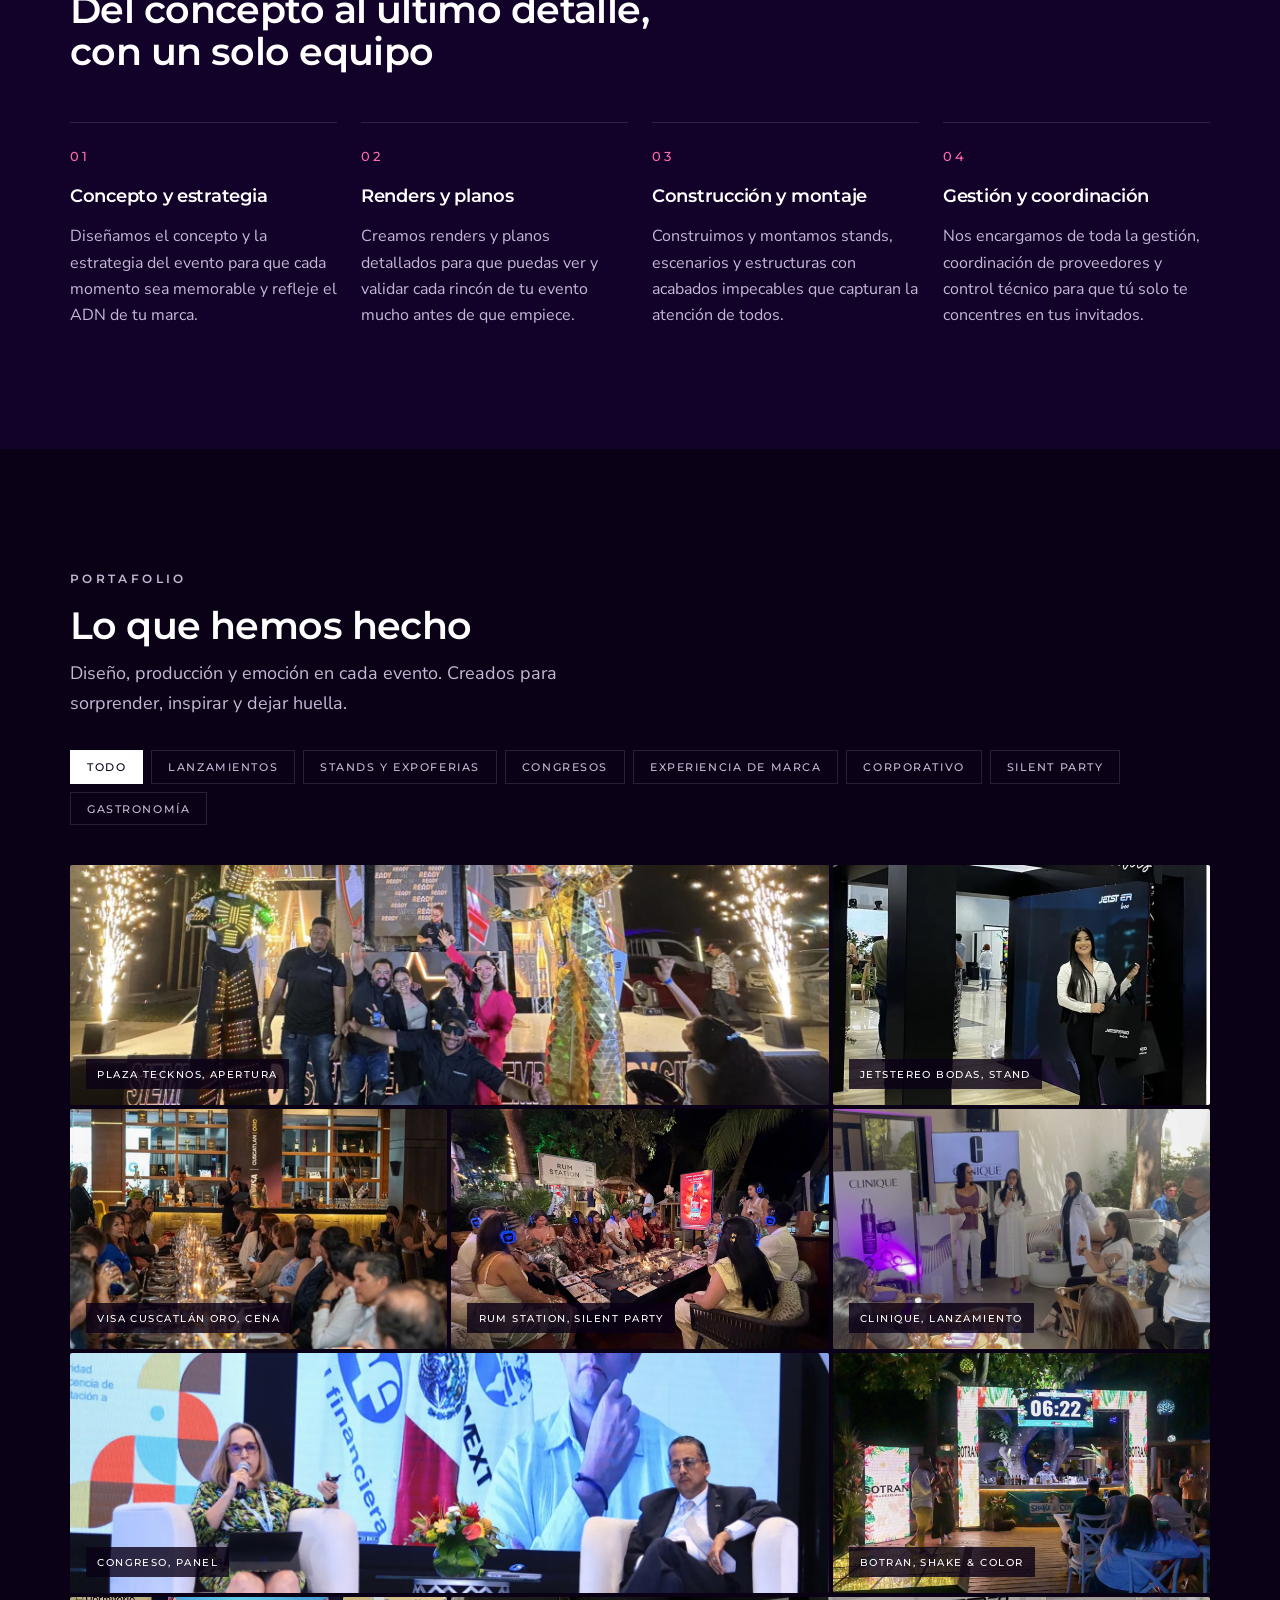
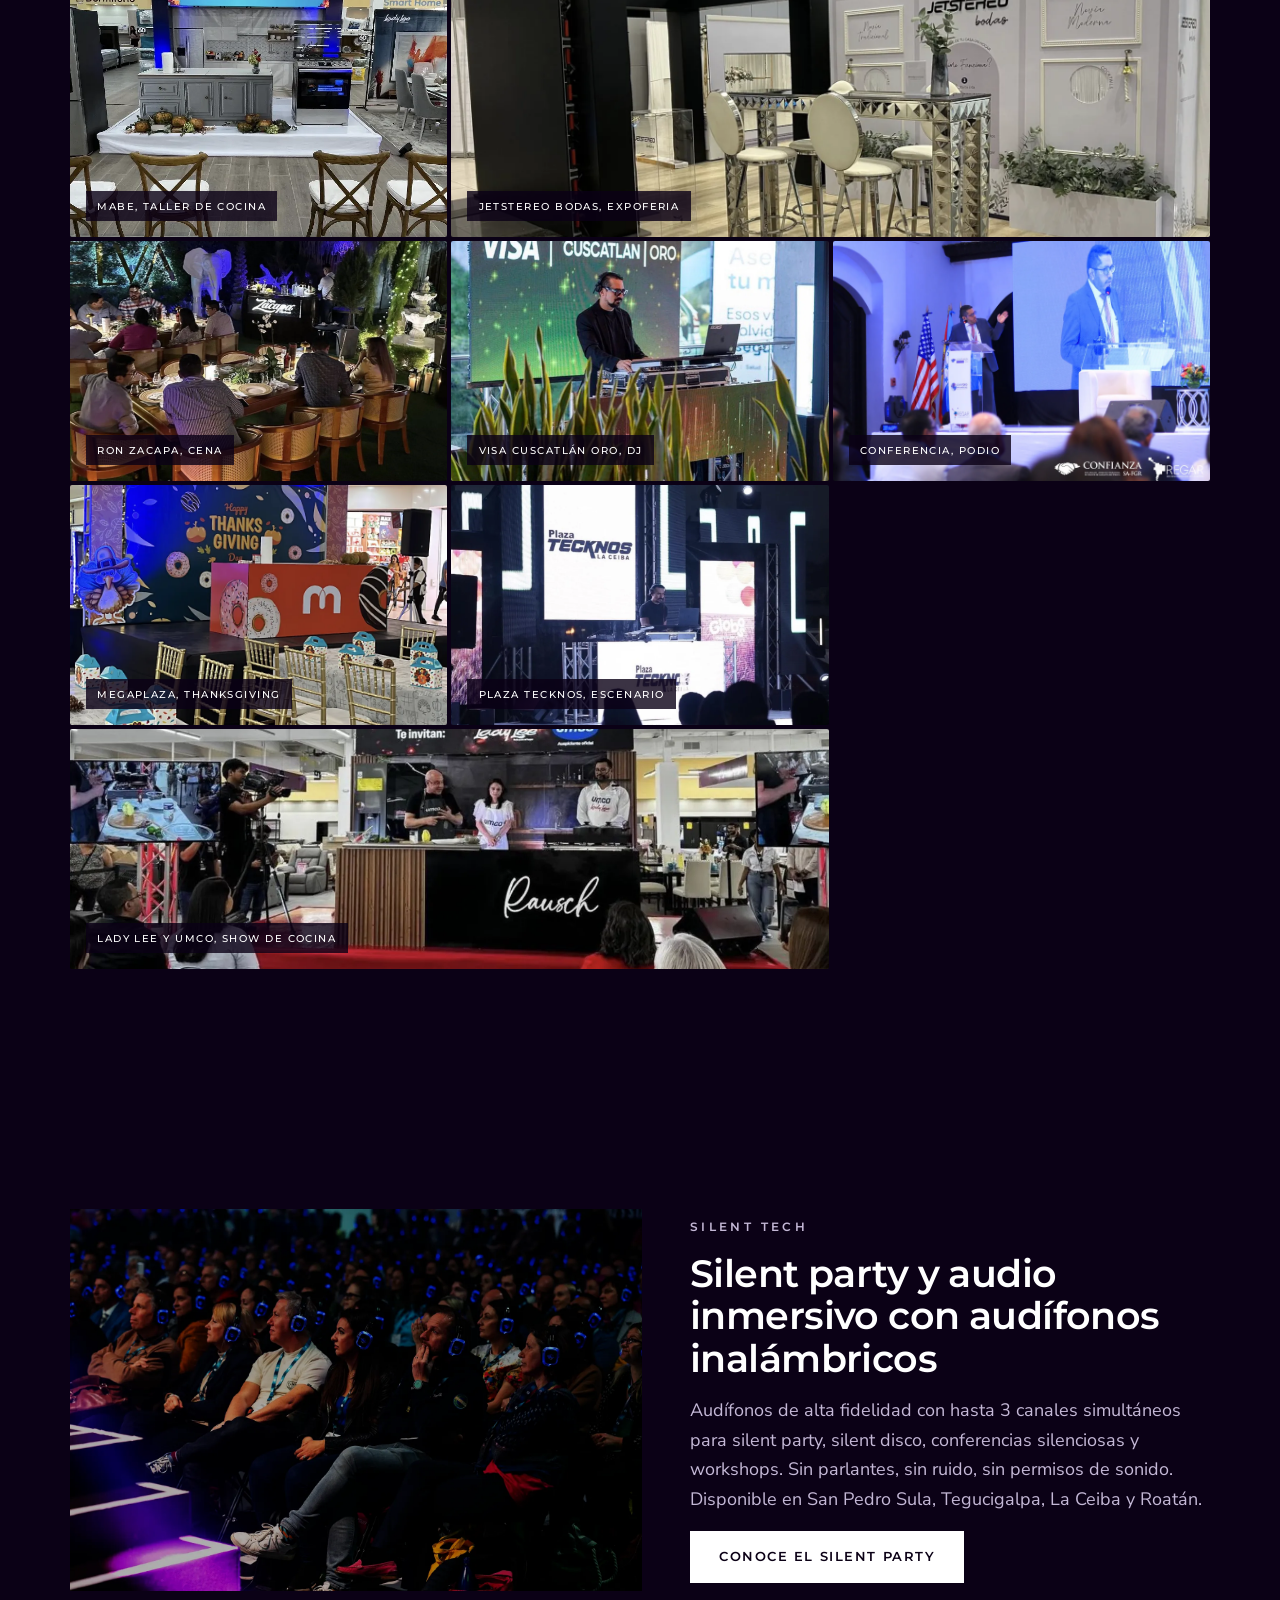
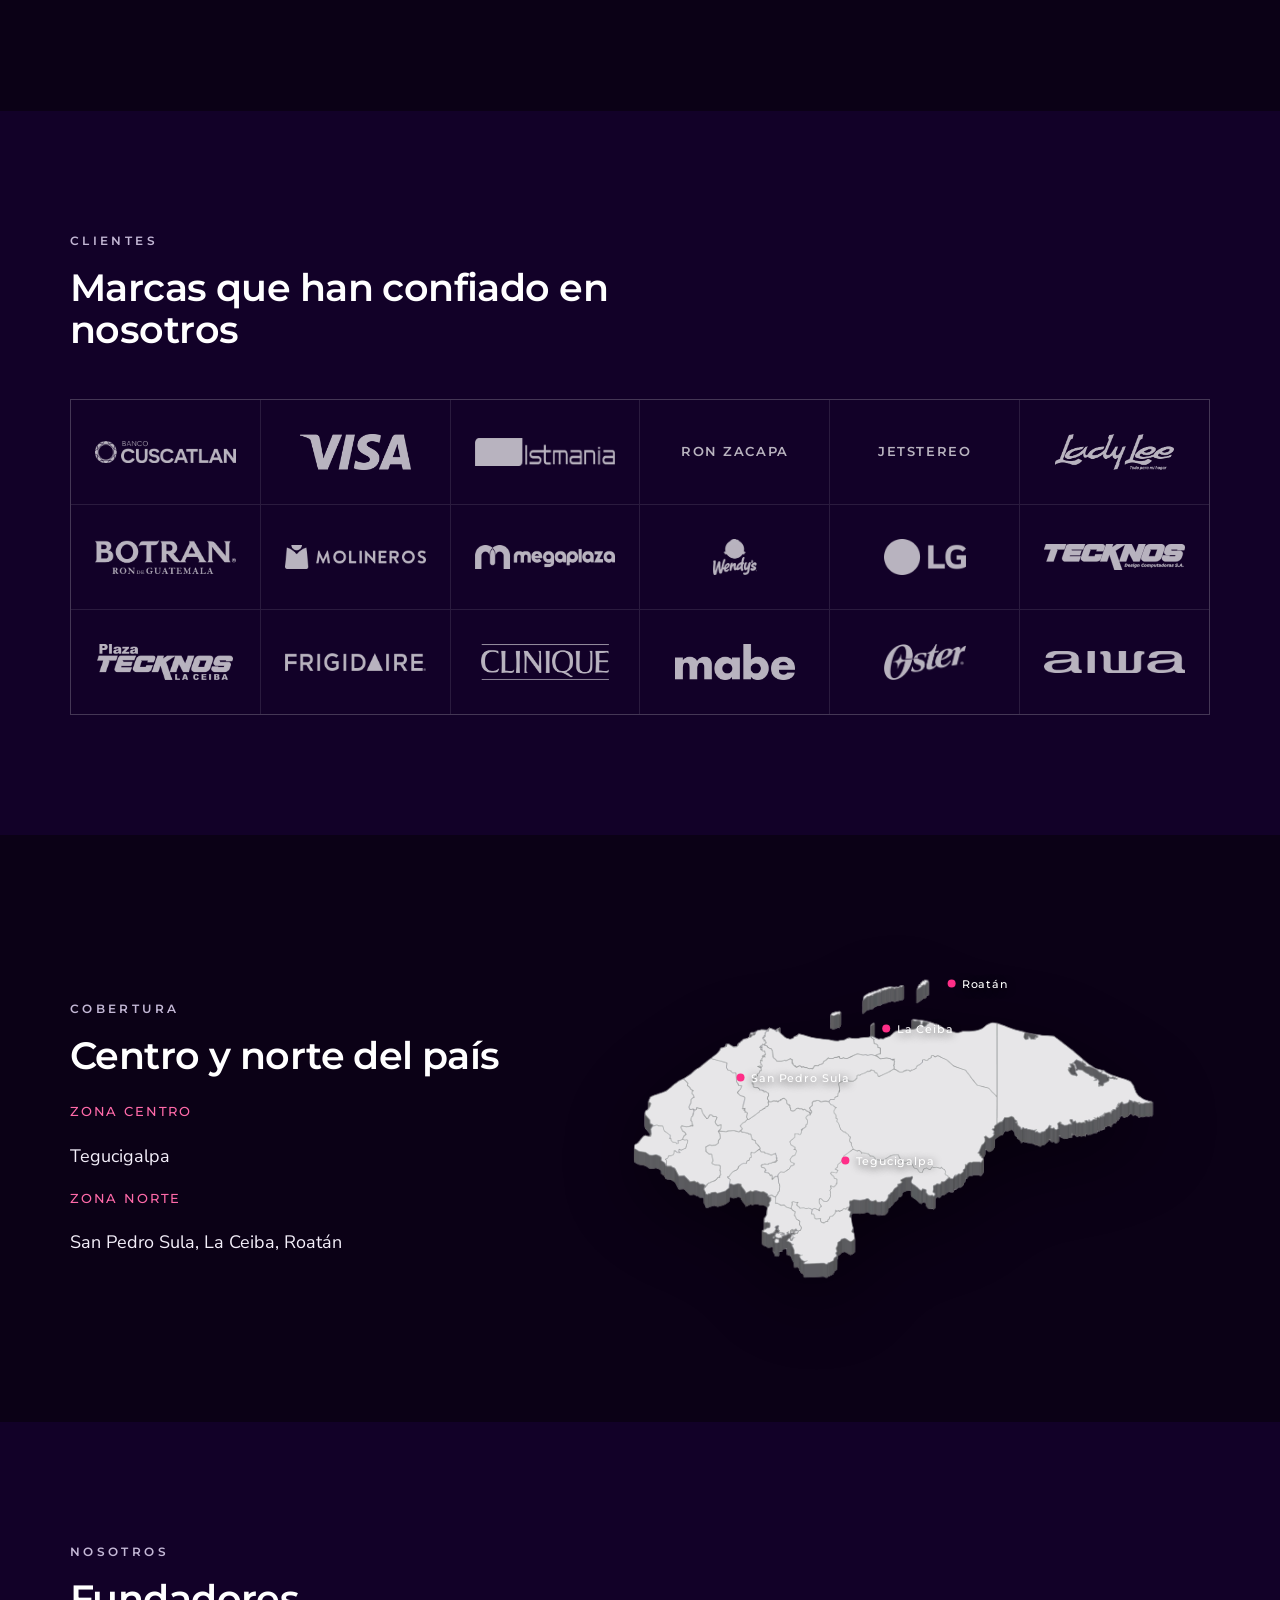
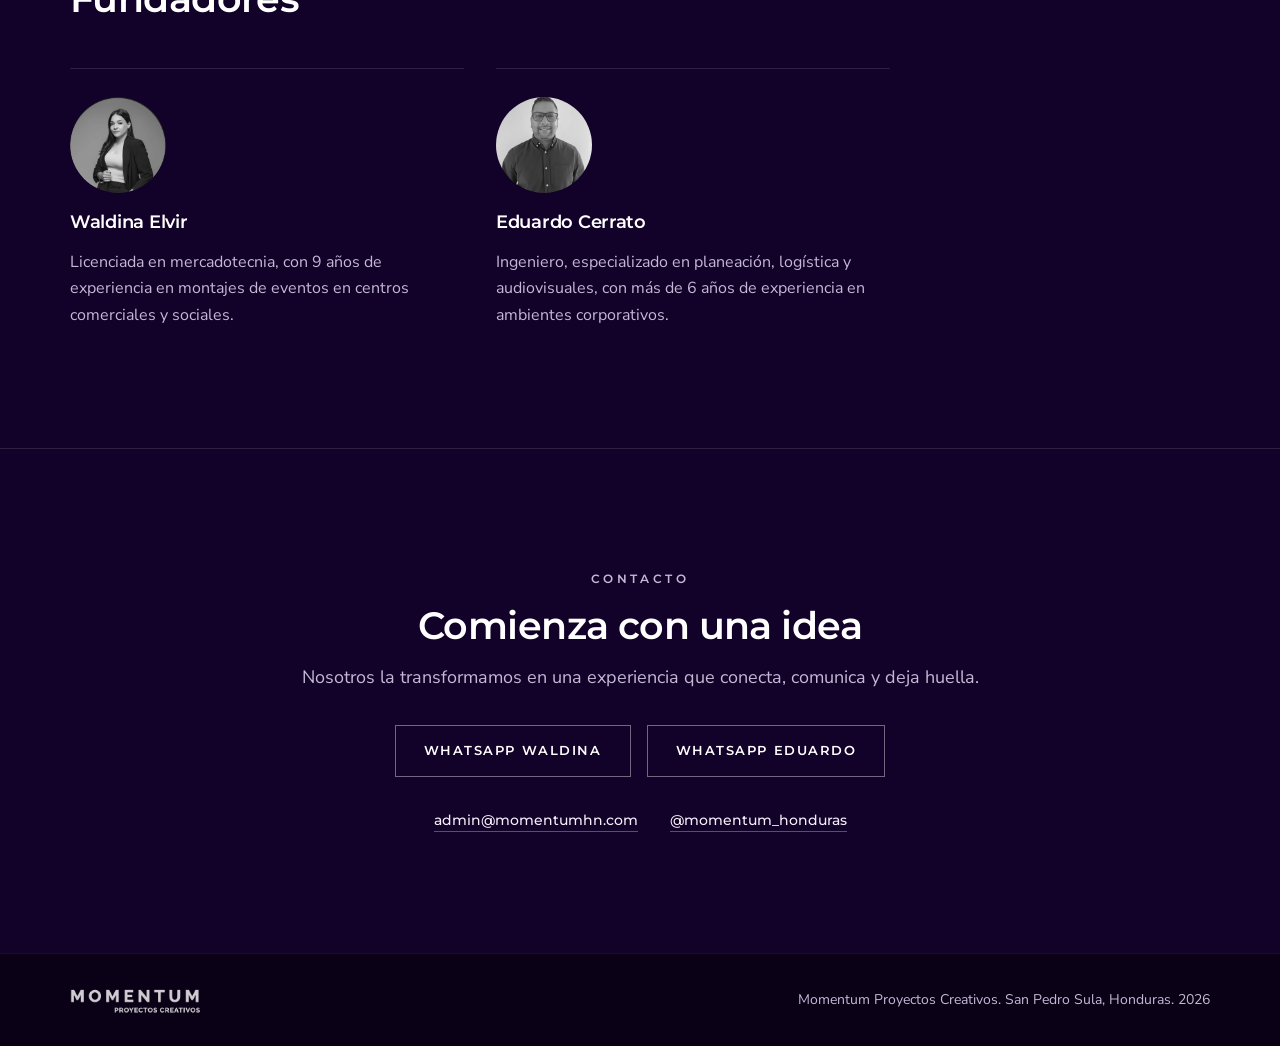
==== commit e707ea41: "Agregar pagina de silent party, datos estructurados y palabras clave" ====
--- a/site/index.html
+++ b/site/index.html
@@ -8,12 +8,45 @@
   <meta property="og:title" content="Momentum Proyectos Creativos">
   <meta property="og:description" content="Creamos experiencias que elevan tu marca. Eventos corporativos en Honduras.">
   <meta property="og:type" content="website">
+  <meta property="og:url" content="https://momentumhn.com/">
+  <meta property="og:image" content="https://momentumhn.com/assets/img/portafolio/lanzamiento-tecknos-show.webp">
+  <link rel="canonical" href="https://momentumhn.com/">
   <meta name="theme-color" content="#120128">
-  <link rel="icon" href="assets/logos/momentum-color.png">
+  <link rel="icon" href="assets/favicon.svg" type="image/svg+xml">
+  <link rel="icon" href="assets/favicon-64.png" type="image/png" sizes="64x64">
+  <link rel="apple-touch-icon" href="assets/apple-touch-icon.png">
   <link rel="preconnect" href="https://fonts.googleapis.com">
   <link rel="preconnect" href="https://fonts.gstatic.com" crossorigin>
   <link href="https://fonts.googleapis.com/css2?family=Montserrat:wght@500;700;800&family=Nunito+Sans:wght@400;600&display=swap" rel="stylesheet">
   <link rel="stylesheet" href="css/styles.css">
+  <script type="application/ld+json">
+  {
+    "@context": "https://schema.org",
+    "@type": "LocalBusiness",
+    "@id": "https://momentumhn.com/#business",
+    "name": "Momentum Proyectos Creativos",
+    "alternateName": "Momentum Honduras",
+    "description": "Agencia de producción de eventos corporativos en Honduras: lanzamientos, congresos, stands, experiencias de marca, talleres de gastronomía y silent party con audífonos inalámbricos.",
+    "url": "https://momentumhn.com/",
+    "logo": "https://momentumhn.com/assets/logos/momentum-color.png",
+    "image": "https://momentumhn.com/assets/img/portafolio/lanzamiento-tecknos-show.webp",
+    "telephone": "+50494405160",
+    "email": "admin@momentumhn.com",
+    "address": { "@type": "PostalAddress", "addressLocality": "San Pedro Sula", "addressRegion": "Cortés", "addressCountry": "HN" },
+    "areaServed": [
+      { "@type": "City", "name": "San Pedro Sula" },
+      { "@type": "City", "name": "Tegucigalpa" },
+      { "@type": "City", "name": "La Ceiba" },
+      { "@type": "City", "name": "Roatán" }
+    ],
+    "founder": [
+      { "@type": "Person", "name": "Waldina Elvir" },
+      { "@type": "Person", "name": "Eduardo Cerrato" }
+    ],
+    "sameAs": ["https://instagram.com/momentum_honduras"],
+    "priceRange": "$$"
+  }
+  </script>
 </head>
 <body>
 
@@ -34,7 +67,7 @@
       <ul class="nav__menu" id="menu">
         <li><a href="#servicios">Servicios</a></li>
         <li><a href="#portafolio">Portafolio</a></li>
-        <li><a href="#clientes">Clientes</a></li>
+        <li><a href="silent-party/">Silent Party</a></li>
         <li><a href="#nosotros">Nosotros</a></li>
         <li><a class="btn btn--small" href="#contacto">Cotiza tu evento</a></li>
       </ul>
@@ -85,10 +118,10 @@
   <div class="container intro__inner">
     <p class="eyebrow">Quiénes somos</p>
     <h2>Talento, diseño y detalle</h2>
-    <p class="intro__text">En Momentum reunimos talento, diseño y detalle. Colaboramos con los mejores profesionales del país para transformar espacios y momentos en experiencias que inspiran y conectan.</p>
+    <p class="intro__text">En Momentum reunimos talento, diseño y detalle. Somos una agencia de producción de eventos corporativos con base en San Pedro Sula y cobertura en Tegucigalpa, La Ceiba y Roatán. Colaboramos con los mejores profesionales del país para transformar espacios y momentos en experiencias que inspiran y conectan.</p>
     <ul class="tagline" aria-label="Tipos de evento">
       <li>Lanzamientos</li><li>Stands y expoferias</li><li>Congresos</li>
-      <li>Experiencias de marca</li><li>Experiencia sensorial</li><li>Gastronomía</li>
+      <li>Experiencias de marca</li><li><a href="silent-party/">Silent party</a></li><li>Gastronomía</li>
     </ul>
   </div>
 </section>
@@ -147,7 +180,7 @@
       <button class="filtro" data-filter="congresos">Congresos</button>
       <button class="filtro" data-filter="marca">Experiencia de marca</button>
       <button class="filtro" data-filter="corporativo">Corporativo</button>
-      <button class="filtro" data-filter="sensorial">Sensorial</button>
+      <button class="filtro" data-filter="sensorial">Silent party</button>
       <button class="filtro" data-filter="gastronomia">Gastronomía</button>
     </div>
 
@@ -155,7 +188,7 @@
       <figure data-cat="lanzamientos" class="is-wide"><img src="assets/img/portafolio/lanzamiento-tecknos-show.webp" alt="Apertura de Plaza Tecknos La Ceiba con pirotecnia fría" loading="lazy"><figcaption>Plaza Tecknos, apertura</figcaption></figure>
       <figure data-cat="stands"><img src="assets/img/portafolio/stand-jetstereo-entrada.webp" alt="Stand de Jetstereo Bodas" loading="lazy"><figcaption>Jetstereo Bodas, stand</figcaption></figure>
       <figure data-cat="corporativo"><img src="assets/img/portafolio/corporativo-visa-cena.webp" alt="Cena corporativa de Visa Cuscatlán Oro" loading="lazy"><figcaption>Visa Cuscatlán Oro, cena</figcaption></figure>
-      <figure data-cat="sensorial"><img src="assets/img/portafolio/sensorial-rum-station.webp" alt="Experiencia sensorial Rum Station con audífonos" loading="lazy"><figcaption>Rum Station, sensorial</figcaption></figure>
+      <figure data-cat="sensorial"><img src="assets/img/portafolio/sensorial-rum-station.webp" alt="Experiencia sensorial Rum Station con audífonos" loading="lazy"><figcaption>Rum Station, silent party</figcaption></figure>
       <figure data-cat="congresos" class="is-wide"><img src="assets/img/portafolio/congreso-panel.webp" alt="Panel de conferencistas en congreso" loading="lazy"><figcaption>Congreso, panel</figcaption></figure>
       <figure data-cat="lanzamientos"><img src="assets/img/portafolio/lanzamiento-clinique-brunch.webp" alt="Brunch de lanzamiento Clinique" loading="lazy"><figcaption>Clinique, lanzamiento</figcaption></figure>
       <figure data-cat="marca"><img src="assets/img/portafolio/marca-botran-shake.webp" alt="Botran Shake and Color" loading="lazy"><figcaption>Botran, Shake &amp; Color</figcaption></figure>
@@ -167,6 +200,21 @@
       <figure data-cat="gastronomia"><img src="assets/img/portafolio/gastronomia-megaplaza.webp" alt="Evento Thanksgiving Megaplaza" loading="lazy"><figcaption>Megaplaza, Thanksgiving</figcaption></figure>
       <figure data-cat="lanzamientos"><img src="assets/img/portafolio/lanzamiento-tecknos-dj.webp" alt="Escenario Plaza Tecknos" loading="lazy"><figcaption>Plaza Tecknos, escenario</figcaption></figure>
       <figure data-cat="gastronomia" class="is-wide"><img src="assets/img/portafolio/gastronomia-rausch.webp" alt="Show de cocina Lady Lee y Umco" loading="lazy"><figcaption>Lady Lee y Umco, show de cocina</figcaption></figure>
+    </div>
+  </div>
+</section>
+
+<!-- ============================================================
+     4b. SILENT PARTY (teaser). La pagina completa esta en silent-party/
+     ============================================================ -->
+<section class="destacado" id="silent">
+  <div class="container destacado__inner">
+    <img class="destacado__img" src="assets/img/silent/publico-congreso.webp" alt="Público de un congreso con audífonos inalámbricos Silent Tech" loading="lazy" width="1600" height="1064">
+    <div>
+      <p class="eyebrow">Silent Tech</p>
+      <h2>Silent party y audio inmersivo con audífonos inalámbricos</h2>
+      <p class="intro__text">Audífonos de alta fidelidad con hasta 3 canales simultáneos para silent party, silent disco, conferencias silenciosas y workshops. Sin parlantes, sin ruido, sin permisos de sonido. Disponible en San Pedro Sula, Tegucigalpa, La Ceiba y Roatán.</p>
+      <a class="btn" href="silent-party/">Conoce el silent party</a>
     </div>
   </div>
 </section>
--- a/site/css/styles.css
+++ b/site/css/styles.css
@@ -377,14 +377,52 @@
 .footer img { width: 130px; opacity: .8; }
 .footer p { margin: 0; font-size: .875rem; color: var(--muted); }
 
+
+/* DESTACADO (teaser silent party en la home) */
+.destacado { background: var(--bg-900); }
+.destacado__inner { display: grid; grid-template-columns: 1.1fr 1fr; gap: 3rem; align-items: center; }
+.destacado__img { width: 100%; aspect-ratio: 3 / 2; object-fit: cover; }
+
+/* HERO CON FOTO (paginas interiores) */
+.hero--photo { min-height: min(70svh, 720px); }
+.hero__bg { position: absolute; inset: 0; width: 100%; height: 100%; object-fit: cover; opacity: .28; z-index: -1; }
+
+/* USOS */
+.usos { background: var(--bg-900); }
+.usos__grid { display: grid; grid-template-columns: repeat(2, 1fr); gap: 2.5rem 2rem; margin-top: 3rem; }
+.uso { margin: 0; }
+.uso img { width: 100%; aspect-ratio: 16 / 10; object-fit: cover; margin-bottom: 1.25rem; }
+.uso h3 { margin-bottom: .5rem; }
+.uso p { color: var(--muted); margin: 0; font-size: 1rem; }
+
+/* PAQUETES */
+.paquetes__inner { display: grid; grid-template-columns: 1fr 1fr; gap: 4rem; align-items: start; }
+.paquetes .zonas dd { color: var(--muted); font-size: 1rem; }
+.lista-paquetes { margin: 1.5rem 0; border-top: var(--hairline); }
+.lista-paquetes li { display: flex; justify-content: space-between; gap: 1rem; padding: 1rem 0; border-bottom: var(--hairline); font-family: var(--font-head); }
+.lista-paquetes span { color: var(--muted); font-family: var(--font-body); }
+
+/* FAQ */
+.faq { background: var(--bg-900); }
+.faq__inner { max-width: 820px; }
+.faq details { border-top: var(--hairline); padding: 1.1rem 0; }
+.faq details:last-of-type { border-bottom: var(--hairline); }
+.faq summary { cursor: pointer; font-family: var(--font-head); font-weight: 600; list-style: none; display: flex; justify-content: space-between; gap: 1rem; }
+.faq summary::-webkit-details-marker { display: none; }
+.faq summary::after { content: "+"; color: var(--pink); font-weight: 400; }
+.faq details[open] summary::after { content: "\2212"; }
+.faq details p { color: var(--muted); margin: .9rem 0 0; }
+
 /* 5. RESPONSIVE ---------------------------------------------------------- */
 @media (max-width: 900px) {
   .galeria { grid-template-columns: repeat(2, 1fr); grid-auto-rows: 200px; }
   .logos { grid-template-columns: repeat(3, 1fr); }
   .cobertura__inner { grid-template-columns: 1fr; }
+  .destacado__inner, .paquetes__inner { grid-template-columns: 1fr; gap: 2rem; }
+  .usos__grid { grid-template-columns: 1fr; }
 }
 @media (max-width: 720px) {
-  .nav__toggle { display: flex; }
+  .nav__toggle { display: flex; order: 3; }   /* siempre al extremo derecho */
   .nav__menu {
     position: absolute;
     top: 72px;
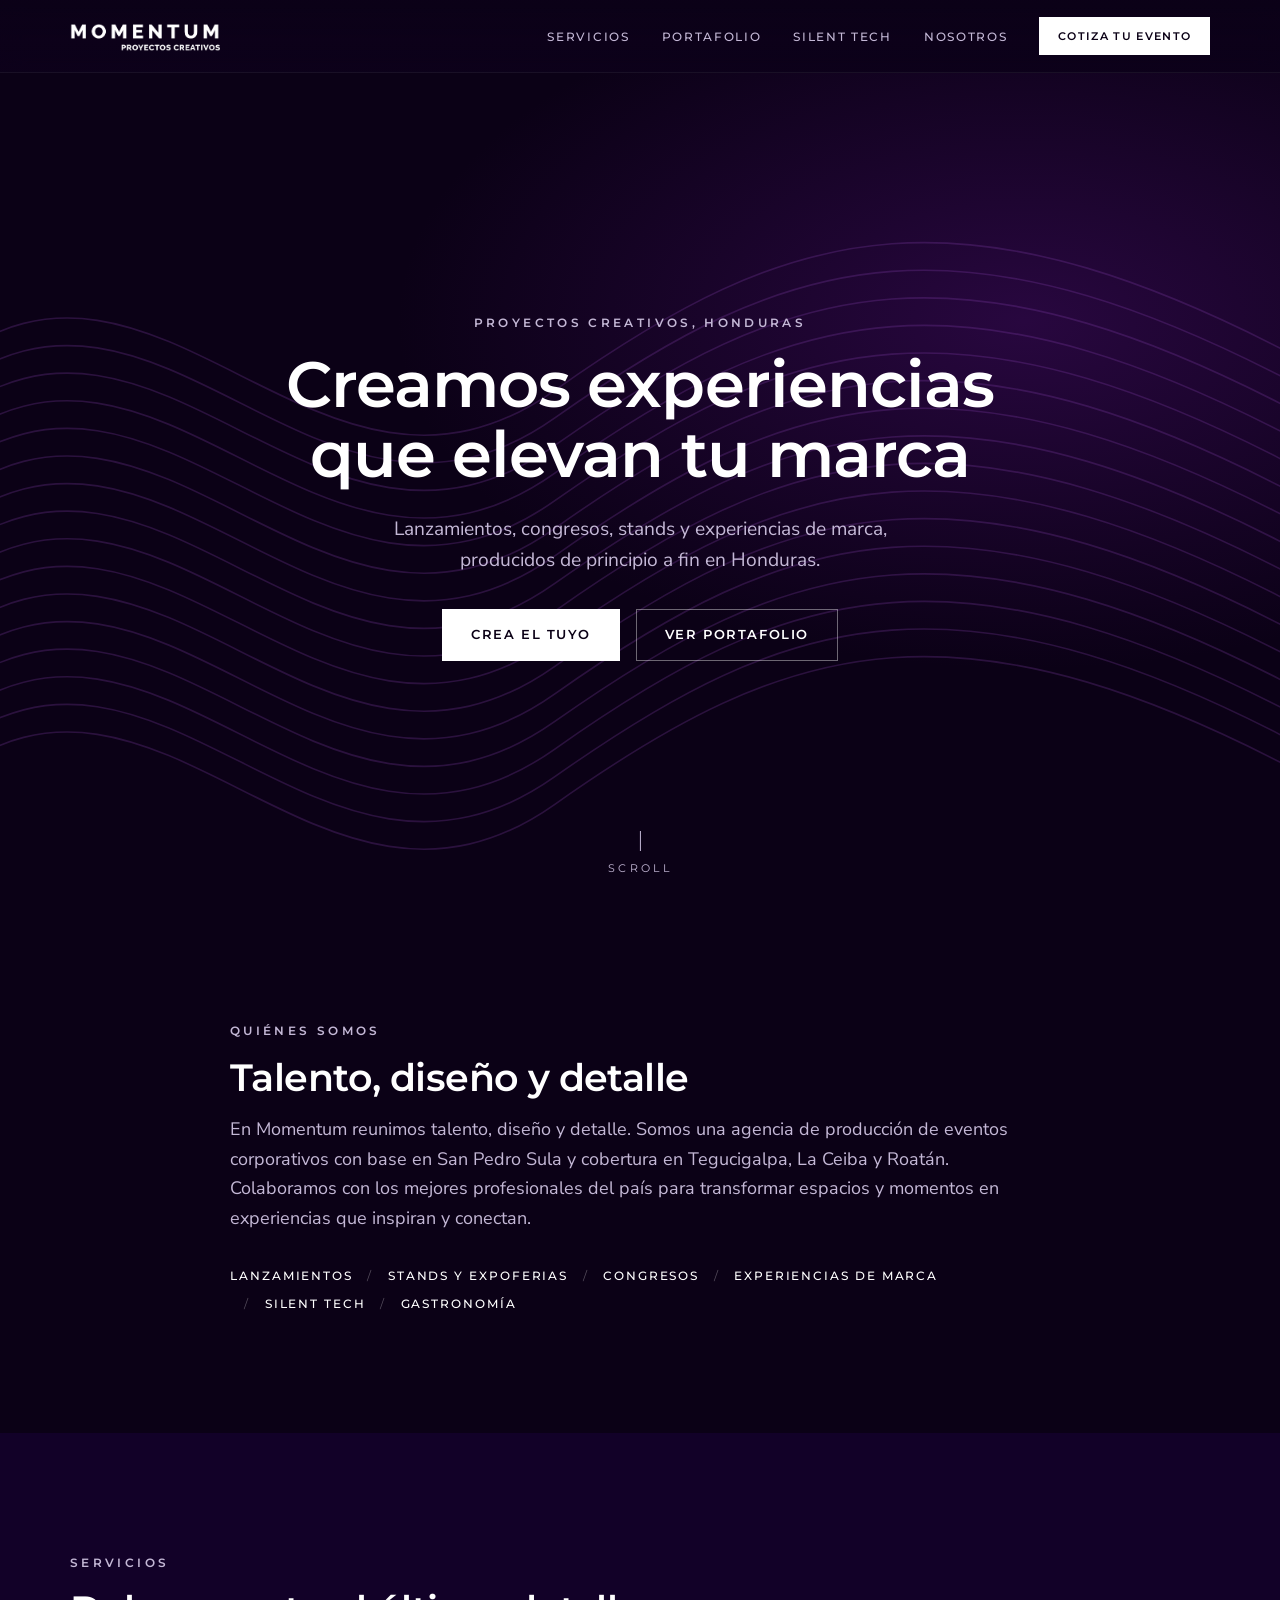
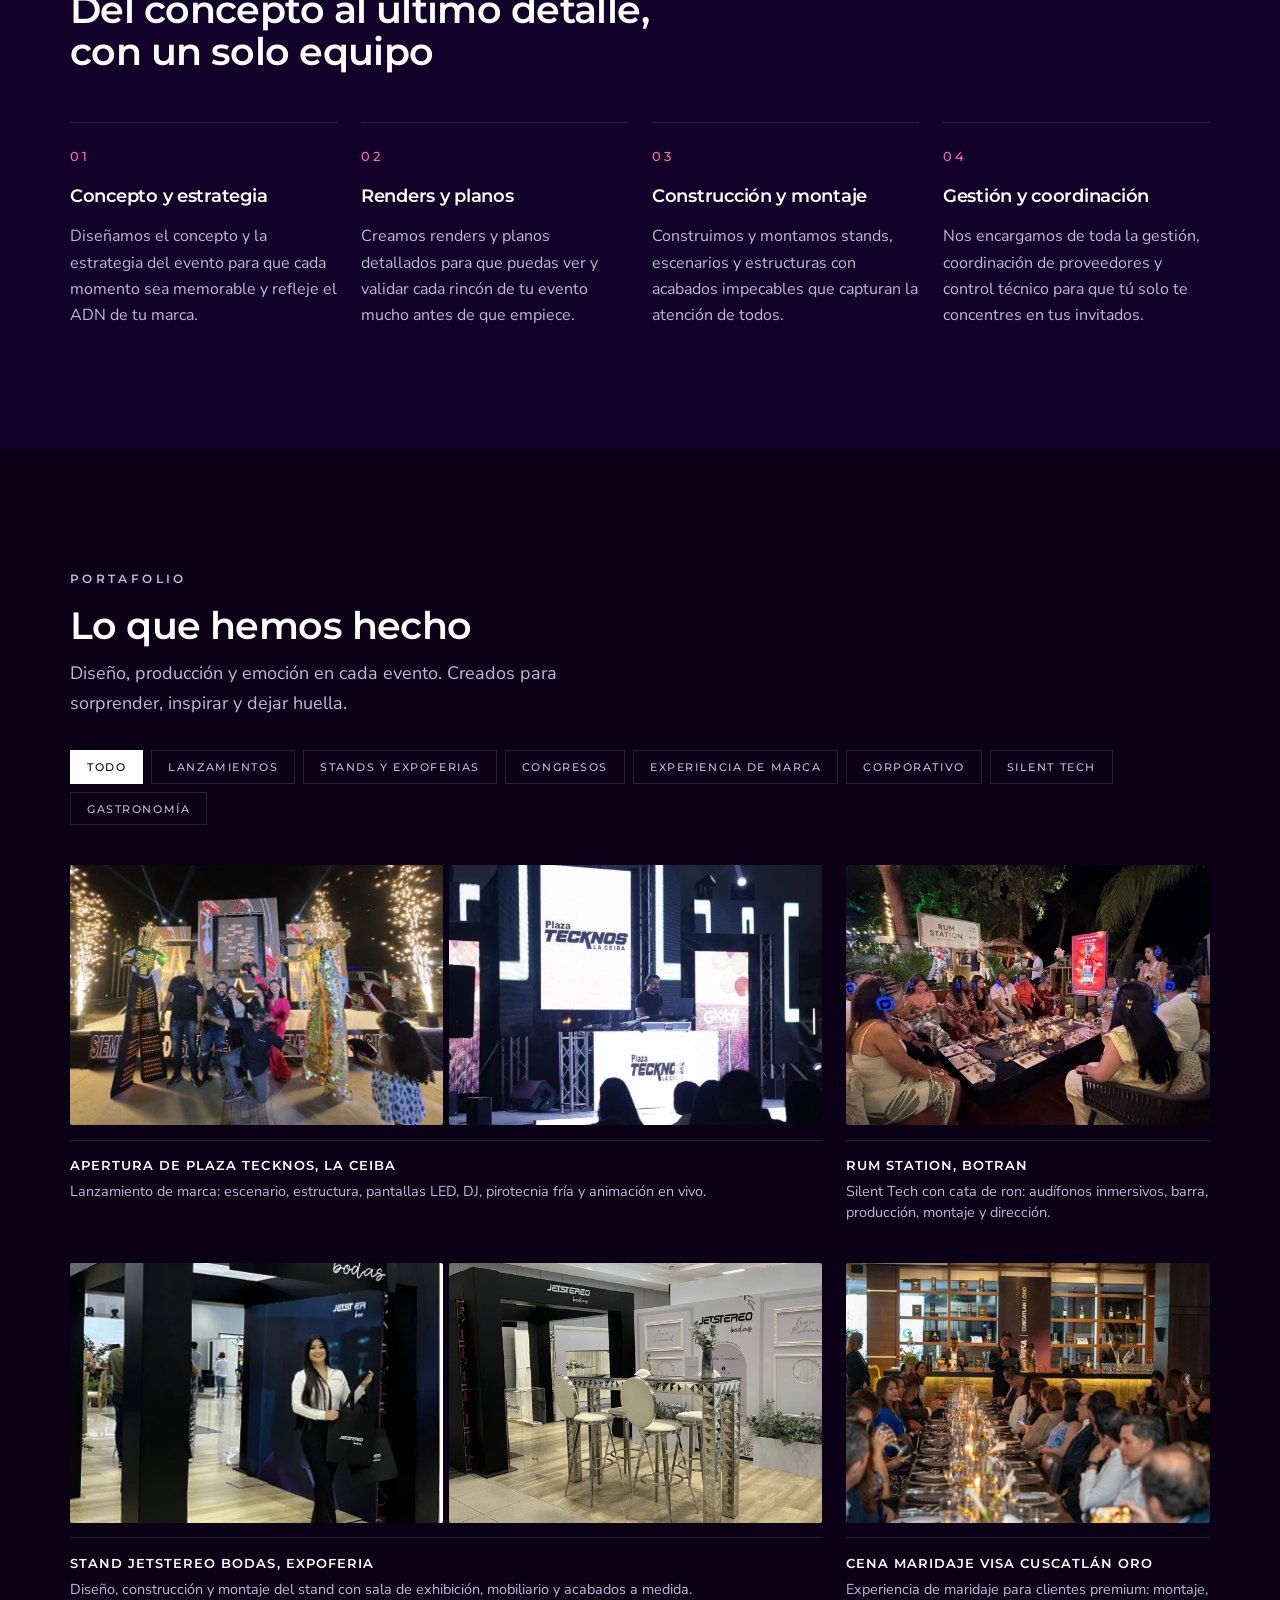
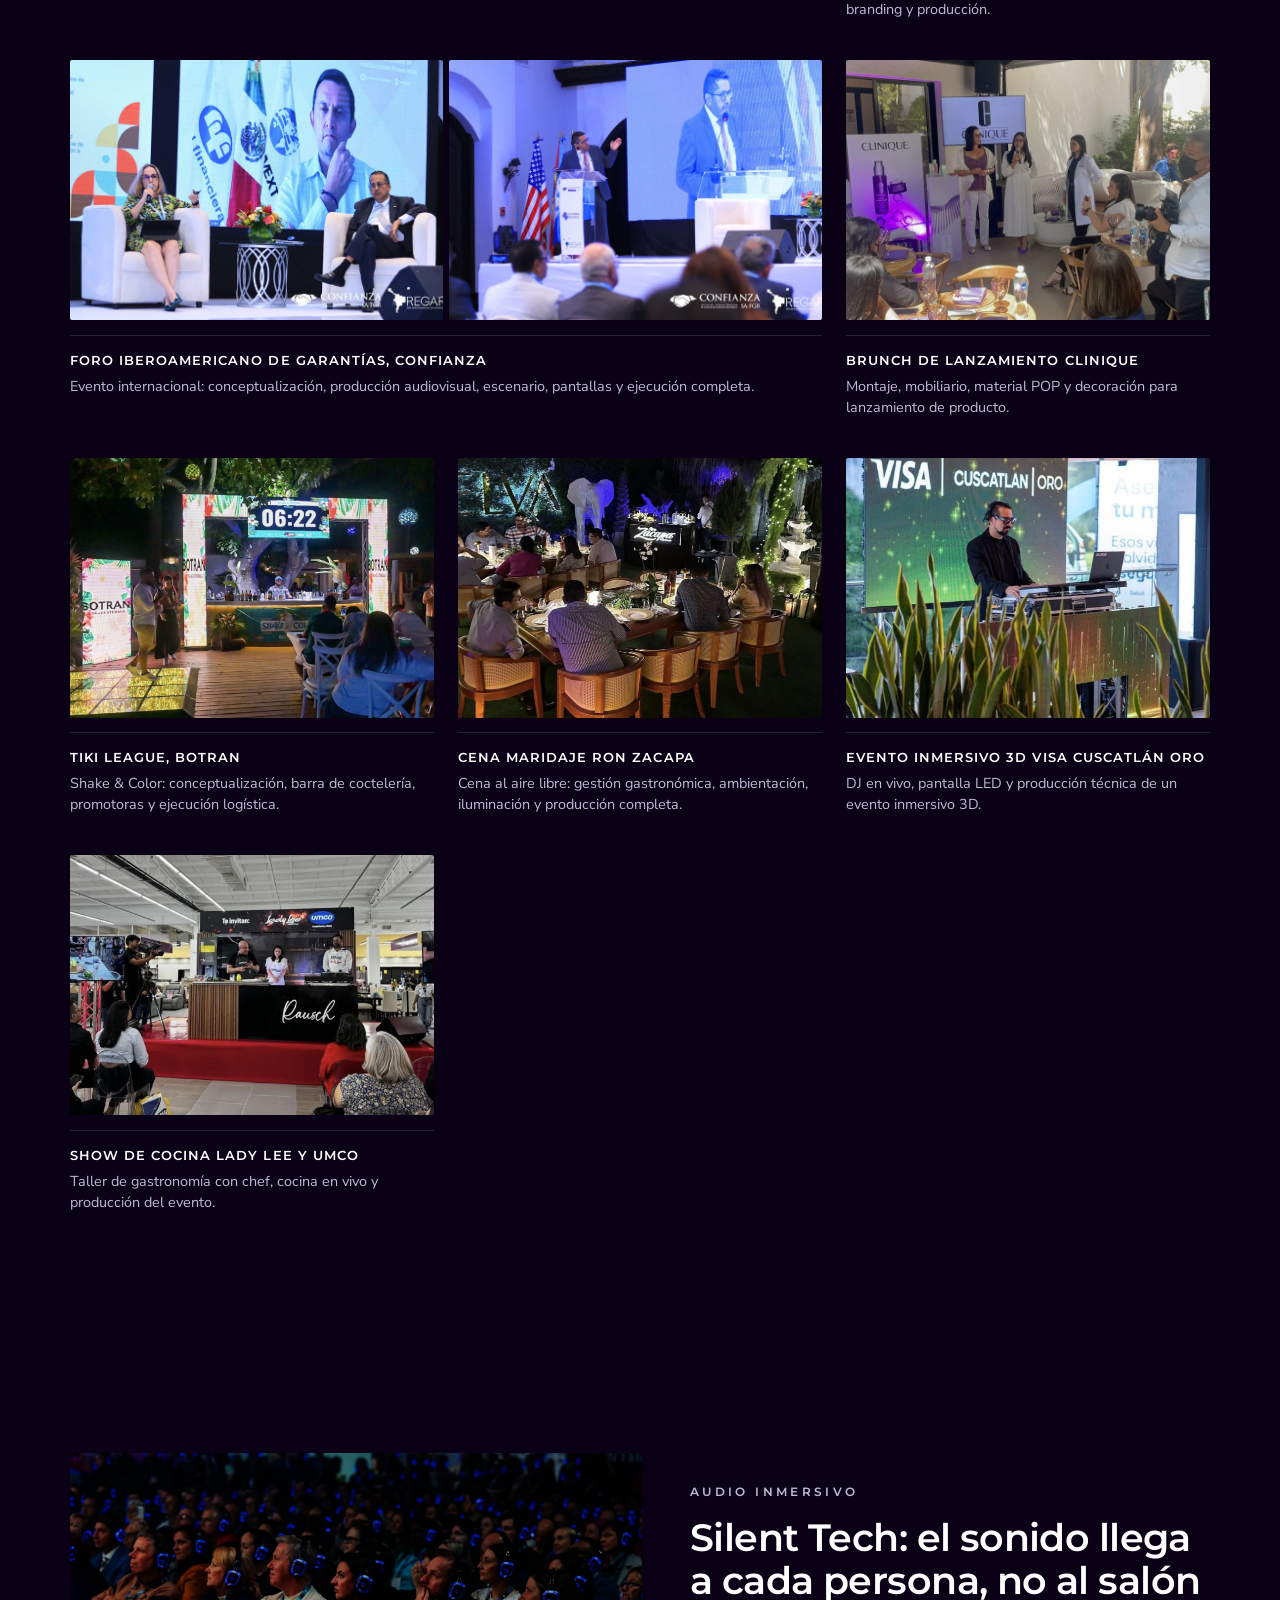
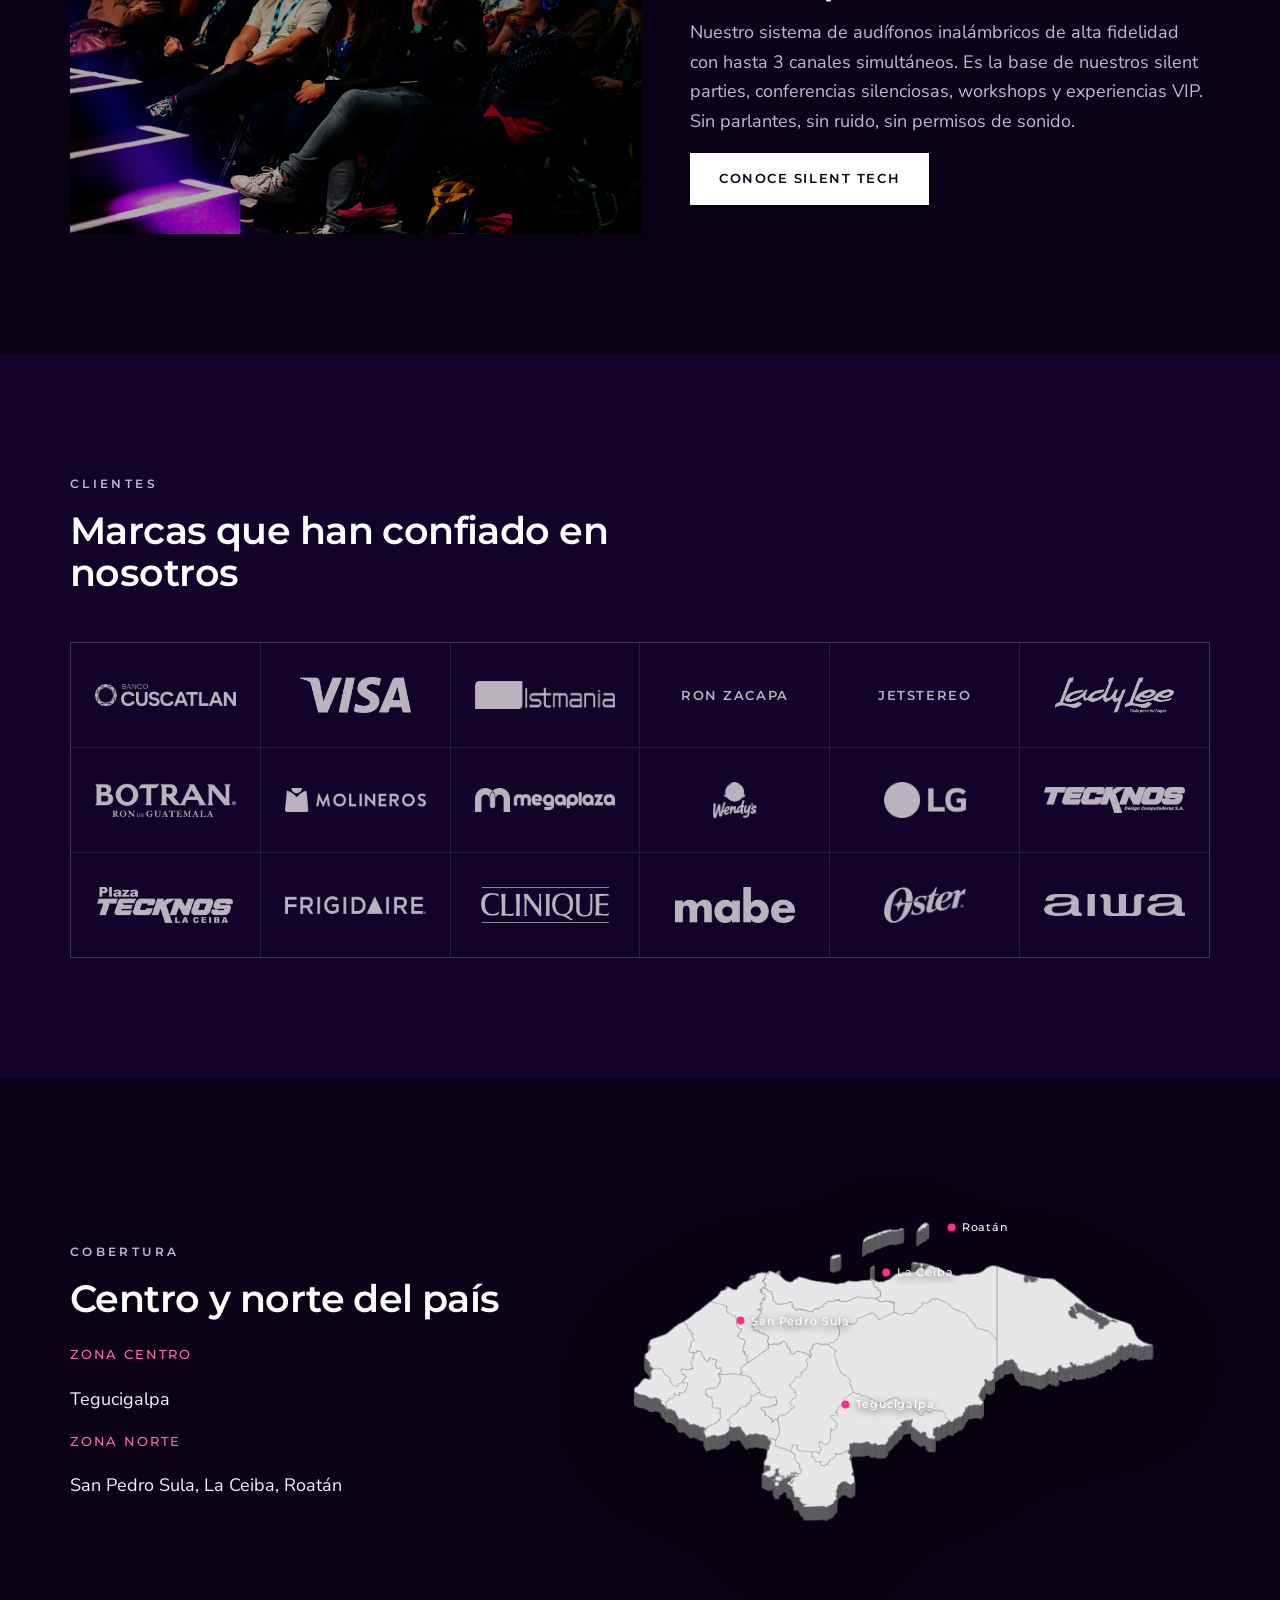
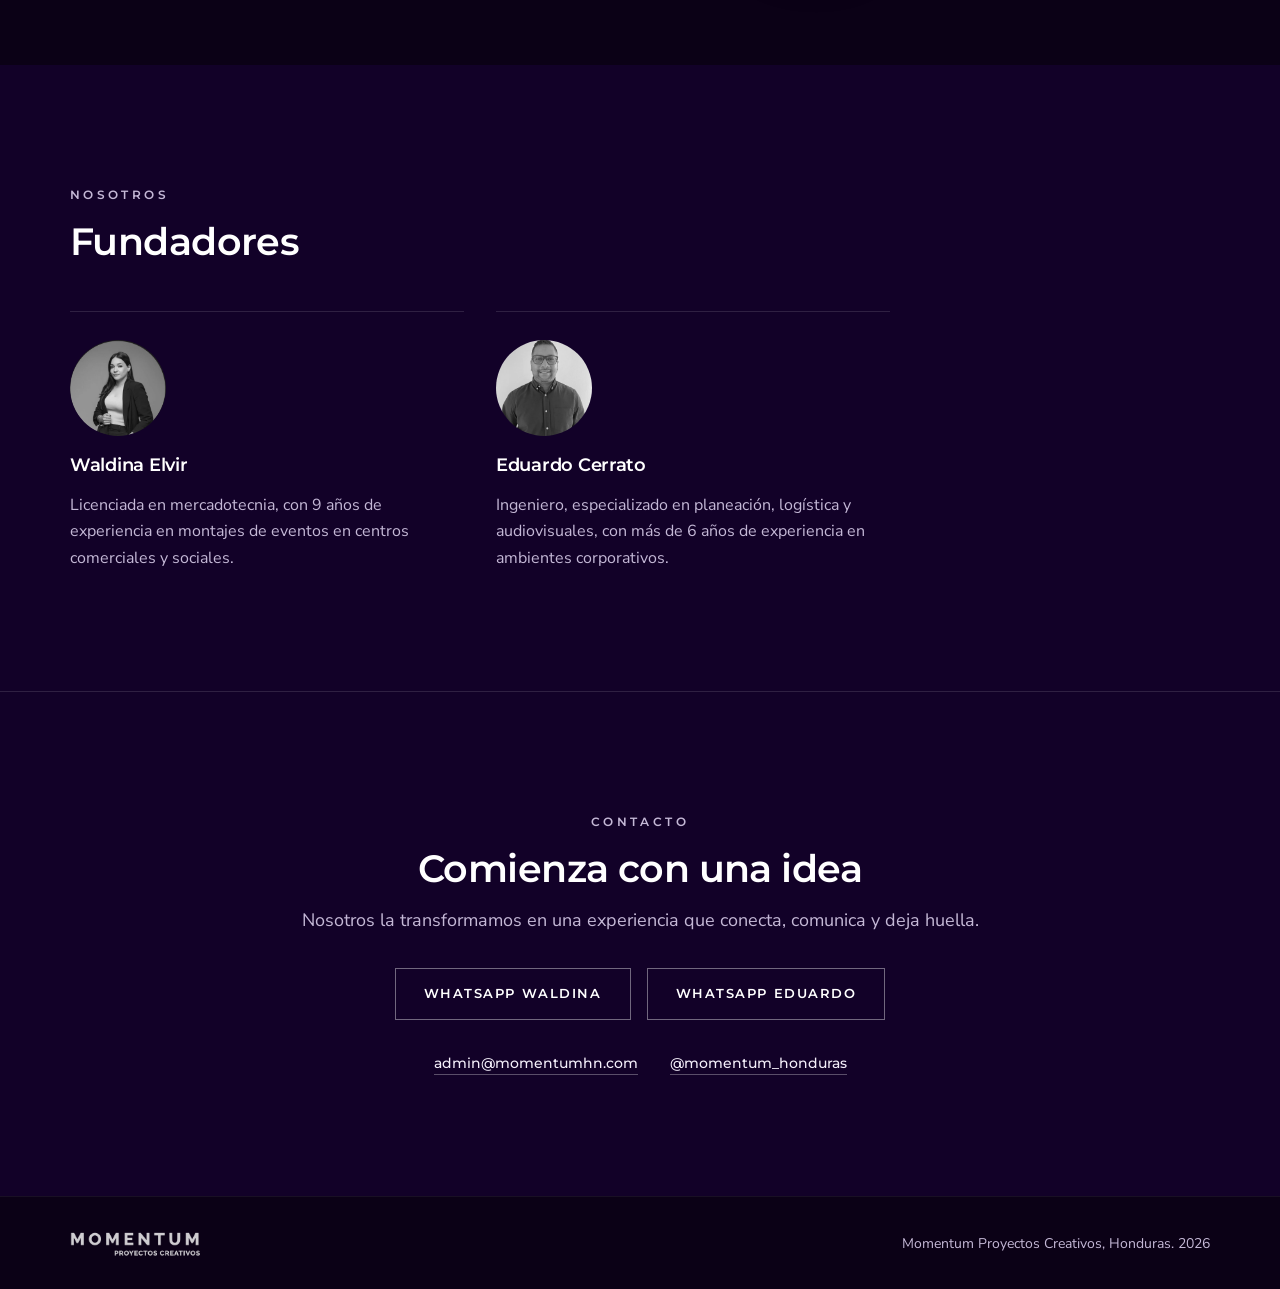
==== commit 5e0b6084: "Reestructurar portafolio y pagina de Silent Tech Quitar dos fotos, agregar pie de foto con titulo y " ====
--- a/site/index.html
+++ b/site/index.html
@@ -26,7 +26,7 @@
     "@id": "https://momentumhn.com/#business",
     "name": "Momentum Proyectos Creativos",
     "alternateName": "Momentum Honduras",
-    "description": "Agencia de producción de eventos corporativos en Honduras: lanzamientos, congresos, stands, experiencias de marca, talleres de gastronomía y silent party con audífonos inalámbricos.",
+    "description": "Agencia de producción de eventos corporativos en Honduras: lanzamientos, congresos, stands, experiencias de marca, talleres de gastronomía y Silent Tech, audio inmersivo con audífonos inalámbricos para silent party y conferencias silenciosas.",
     "url": "https://momentumhn.com/",
     "logo": "https://momentumhn.com/assets/logos/momentum-color.png",
     "image": "https://momentumhn.com/assets/img/portafolio/lanzamiento-tecknos-show.webp",
@@ -67,7 +67,7 @@
       <ul class="nav__menu" id="menu">
         <li><a href="#servicios">Servicios</a></li>
         <li><a href="#portafolio">Portafolio</a></li>
-        <li><a href="silent-party/">Silent Party</a></li>
+        <li><a href="silent-tech/">Silent Tech</a></li>
         <li><a href="#nosotros">Nosotros</a></li>
         <li><a class="btn btn--small" href="#contacto">Cotiza tu evento</a></li>
       </ul>
@@ -121,7 +121,7 @@
     <p class="intro__text">En Momentum reunimos talento, diseño y detalle. Somos una agencia de producción de eventos corporativos con base en San Pedro Sula y cobertura en Tegucigalpa, La Ceiba y Roatán. Colaboramos con los mejores profesionales del país para transformar espacios y momentos en experiencias que inspiran y conectan.</p>
     <ul class="tagline" aria-label="Tipos de evento">
       <li>Lanzamientos</li><li>Stands y expoferias</li><li>Congresos</li>
-      <li>Experiencias de marca</li><li><a href="silent-party/">Silent party</a></li><li>Gastronomía</li>
+      <li>Experiencias de marca</li><li><a href="silent-tech/">Silent Tech</a></li><li>Gastronomía</li>
     </ul>
   </div>
 </section>
@@ -180,41 +180,36 @@
       <button class="filtro" data-filter="congresos">Congresos</button>
       <button class="filtro" data-filter="marca">Experiencia de marca</button>
       <button class="filtro" data-filter="corporativo">Corporativo</button>
-      <button class="filtro" data-filter="sensorial">Silent party</button>
+      <button class="filtro" data-filter="sensorial">Silent Tech</button>
       <button class="filtro" data-filter="gastronomia">Gastronomía</button>
     </div>
 
     <div class="galeria">
-      <figure data-cat="lanzamientos" class="is-wide"><img src="assets/img/portafolio/lanzamiento-tecknos-show.webp" alt="Apertura de Plaza Tecknos La Ceiba con pirotecnia fría" loading="lazy"><figcaption>Plaza Tecknos, apertura</figcaption></figure>
-      <figure data-cat="stands"><img src="assets/img/portafolio/stand-jetstereo-entrada.webp" alt="Stand de Jetstereo Bodas" loading="lazy"><figcaption>Jetstereo Bodas, stand</figcaption></figure>
-      <figure data-cat="corporativo"><img src="assets/img/portafolio/corporativo-visa-cena.webp" alt="Cena corporativa de Visa Cuscatlán Oro" loading="lazy"><figcaption>Visa Cuscatlán Oro, cena</figcaption></figure>
-      <figure data-cat="sensorial"><img src="assets/img/portafolio/sensorial-rum-station.webp" alt="Experiencia sensorial Rum Station con audífonos" loading="lazy"><figcaption>Rum Station, silent party</figcaption></figure>
-      <figure data-cat="congresos" class="is-wide"><img src="assets/img/portafolio/congreso-panel.webp" alt="Panel de conferencistas en congreso" loading="lazy"><figcaption>Congreso, panel</figcaption></figure>
-      <figure data-cat="lanzamientos"><img src="assets/img/portafolio/lanzamiento-clinique-brunch.webp" alt="Brunch de lanzamiento Clinique" loading="lazy"><figcaption>Clinique, lanzamiento</figcaption></figure>
-      <figure data-cat="marca"><img src="assets/img/portafolio/marca-botran-shake.webp" alt="Botran Shake and Color" loading="lazy"><figcaption>Botran, Shake &amp; Color</figcaption></figure>
-      <figure data-cat="gastronomia"><img src="assets/img/portafolio/gastronomia-mabe-cocina.webp" alt="Taller de cocina Mabe" loading="lazy"><figcaption>Mabe, taller de cocina</figcaption></figure>
-      <figure data-cat="stands" class="is-wide"><img src="assets/img/portafolio/stand-jetstereo-bodas.webp" alt="Stand de Jetstereo Bodas en expoferia" loading="lazy"><figcaption>Jetstereo Bodas, expoferia</figcaption></figure>
-      <figure data-cat="marca"><img src="assets/img/portafolio/marca-zacapa-cena.webp" alt="Cena de marca Ron Zacapa" loading="lazy"><figcaption>Ron Zacapa, cena</figcaption></figure>
-      <figure data-cat="corporativo"><img src="assets/img/portafolio/corporativo-visa-dj.webp" alt="DJ en evento Visa Cuscatlán" loading="lazy"><figcaption>Visa Cuscatlán Oro, DJ</figcaption></figure>
-      <figure data-cat="congresos"><img src="assets/img/portafolio/congreso-podio.webp" alt="Conferencista en podio" loading="lazy"><figcaption>Conferencia, podio</figcaption></figure>
-      <figure data-cat="gastronomia"><img src="assets/img/portafolio/gastronomia-megaplaza.webp" alt="Evento Thanksgiving Megaplaza" loading="lazy"><figcaption>Megaplaza, Thanksgiving</figcaption></figure>
-      <figure data-cat="lanzamientos"><img src="assets/img/portafolio/lanzamiento-tecknos-dj.webp" alt="Escenario Plaza Tecknos" loading="lazy"><figcaption>Plaza Tecknos, escenario</figcaption></figure>
-      <figure data-cat="gastronomia" class="is-wide"><img src="assets/img/portafolio/gastronomia-rausch.webp" alt="Show de cocina Lady Lee y Umco" loading="lazy"><figcaption>Lady Lee y Umco, show de cocina</figcaption></figure>
-    </div>
-  </div>
-</section>
-
-<!-- ============================================================
-     4b. SILENT PARTY (teaser). La pagina completa esta en silent-party/
+      <figure data-cat="lanzamientos" class="is-wide"><div class="galeria__par"><img src="assets/img/portafolio/lanzamiento-tecknos-show.webp" alt="Apertura de Plaza Tecknos La Ceiba con pirotecnia fría" loading="lazy"><img src="assets/img/portafolio/lanzamiento-tecknos-dj.webp" alt="Escenario y pantallas LED de Plaza Tecknos" loading="lazy"></div><figcaption><strong>Apertura de Plaza Tecknos, La Ceiba</strong><span>Lanzamiento de marca: escenario, estructura, pantallas LED, DJ, pirotecnia fría y animación en vivo.</span></figcaption></figure>
+      <figure data-cat="stands" class="is-wide"><div class="galeria__par"><img src="assets/img/portafolio/stand-jetstereo-entrada.webp" alt="Entrada del stand Jetstereo Bodas" loading="lazy"><img src="assets/img/portafolio/stand-jetstereo-bodas.webp" alt="Sala de exhibición del stand Jetstereo Bodas" loading="lazy"></div><figcaption><strong>Stand Jetstereo Bodas, expoferia</strong><span>Diseño, construcción y montaje del stand con sala de exhibición, mobiliario y acabados a medida.</span></figcaption></figure>
+      <figure data-cat="congresos" class="is-wide"><div class="galeria__par"><img src="assets/img/portafolio/congreso-panel.webp" alt="Panel de conferencistas del Foro Iberoamericano de Garantías" loading="lazy"><img src="assets/img/portafolio/congreso-podio.webp" alt="Conferencista en podio del Foro Iberoamericano de Garantías" loading="lazy"></div><figcaption><strong>Foro Iberoamericano de Garantías, Confianza</strong><span>Evento internacional: conceptualización, producción audiovisual, escenario, pantallas y ejecución completa.</span></figcaption></figure>
+      <figure data-cat="sensorial"><img src="assets/img/portafolio/sensorial-rum-station.webp" alt="Rum Station, cata de ron con audífonos Silent Tech" loading="lazy"><figcaption><strong>Rum Station, Botran</strong><span>Silent Tech con cata de ron: audífonos inmersivos, barra, producción, montaje y dirección.</span></figcaption></figure>
+      <figure data-cat="corporativo"><img src="assets/img/portafolio/corporativo-visa-cena.webp" alt="Cena maridaje de Visa Cuscatlán Oro" loading="lazy"><figcaption><strong>Cena maridaje Visa Cuscatlán Oro</strong><span>Experiencia de maridaje para clientes premium: montaje, branding y producción.</span></figcaption></figure>
+      <figure data-cat="lanzamientos"><img src="assets/img/portafolio/lanzamiento-clinique-brunch.webp" alt="Brunch de lanzamiento Clinique" loading="lazy"><figcaption><strong>Brunch de lanzamiento Clinique</strong><span>Montaje, mobiliario, material POP y decoración para lanzamiento de producto.</span></figcaption></figure>
+      <figure data-cat="marca"><img src="assets/img/portafolio/marca-botran-shake.webp" alt="Tiki League, activación Shake and Color de Botran" loading="lazy"><figcaption><strong>Tiki League, Botran</strong><span>Shake &amp; Color: conceptualización, barra de coctelería, promotoras y ejecución logística.</span></figcaption></figure>
+      <figure data-cat="marca"><img src="assets/img/portafolio/marca-zacapa-cena.webp" alt="Cena maridaje Ron Zacapa al aire libre" loading="lazy"><figcaption><strong>Cena maridaje Ron Zacapa</strong><span>Cena al aire libre: gestión gastronómica, ambientación, iluminación y producción completa.</span></figcaption></figure>
+      <figure data-cat="corporativo"><img src="assets/img/portafolio/corporativo-visa-dj.webp" alt="DJ en vivo en evento inmersivo 3D de Visa Cuscatlán Oro" loading="lazy"><figcaption><strong>Evento inmersivo 3D Visa Cuscatlán Oro</strong><span>DJ en vivo, pantalla LED y producción técnica de un evento inmersivo 3D.</span></figcaption></figure>
+      <figure data-cat="gastronomia"><img src="assets/img/portafolio/gastronomia-rausch.webp" alt="Show de cocina Lady Lee y Umco con el chef Rausch" loading="lazy"><figcaption><strong>Show de cocina Lady Lee y Umco</strong><span>Taller de gastronomía con chef, cocina en vivo y producción del evento.</span></figcaption></figure>
+    </div>
+  </div>
+</section>
+
+<!-- ============================================================
+     4b. SILENT TECH (teaser). La pagina completa esta en silent-tech/
      ============================================================ -->
 <section class="destacado" id="silent">
   <div class="container destacado__inner">
     <img class="destacado__img" src="assets/img/silent/publico-congreso.webp" alt="Público de un congreso con audífonos inalámbricos Silent Tech" loading="lazy" width="1600" height="1064">
     <div>
-      <p class="eyebrow">Silent Tech</p>
-      <h2>Silent party y audio inmersivo con audífonos inalámbricos</h2>
-      <p class="intro__text">Audífonos de alta fidelidad con hasta 3 canales simultáneos para silent party, silent disco, conferencias silenciosas y workshops. Sin parlantes, sin ruido, sin permisos de sonido. Disponible en San Pedro Sula, Tegucigalpa, La Ceiba y Roatán.</p>
-      <a class="btn" href="silent-party/">Conoce el silent party</a>
+      <p class="eyebrow">Audio inmersivo</p>
+      <h2>Silent Tech: el sonido llega a cada persona, no al salón</h2>
+      <p class="intro__text">Nuestro sistema de audífonos inalámbricos de alta fidelidad con hasta 3 canales simultáneos. Es la base de nuestros silent parties, conferencias silenciosas, workshops y experiencias VIP. Sin parlantes, sin ruido, sin permisos de sonido.</p>
+      <a class="btn" href="silent-tech/">Conoce Silent Tech</a>
     </div>
   </div>
 </section>
@@ -325,7 +320,7 @@
 <footer class="footer">
   <div class="container footer__inner">
     <img src="assets/logos/momentum-blanco.png" alt="Momentum Proyectos Creativos" width="140" height="31">
-    <p>Momentum Proyectos Creativos. San Pedro Sula, Honduras. <span id="anio"></span></p>
+    <p>Momentum Proyectos Creativos, Honduras. <span id="anio"></span></p>
   </div>
 </footer>
 
--- a/site/css/styles.css
+++ b/site/css/styles.css
@@ -260,33 +260,37 @@
 .galeria {
   display: grid;
   grid-template-columns: repeat(3, 1fr);
-  grid-auto-rows: 240px;
   grid-auto-flow: dense;
-  gap: 4px;
-}
-.galeria figure {
-  position: relative;
-  margin: 0;
-  overflow: hidden;
+  gap: 2.5rem 1.5rem;
+  align-items: start;
+}
+.galeria figure { margin: 0; }
+.galeria figure.is-wide { grid-column: span 2; }
+.galeria figure.is-hidden { display: none; }
+.galeria img {
+  width: 100%;
+  height: 260px;
+  object-fit: cover;
   border-radius: var(--radius);
   background: var(--bg-700);
 }
-.galeria figure.is-wide { grid-column: span 2; }
-.galeria figure.is-hidden { display: none; }
-.galeria img { width: 100%; height: 100%; object-fit: cover; transition: transform .6s var(--ease); }
-.galeria figure:hover img { transform: scale(1.05); }
-.galeria figcaption {
-  position: absolute;
-  left: 1rem;
-  bottom: 1rem;
-  padding: .4rem .7rem;
-  background: rgba(11, 1, 22, .8);
+.galeria__par { display: grid; grid-template-columns: 1fr 1fr; gap: 6px; }
+.galeria figcaption { padding-top: .9rem; border-top: var(--hairline); margin-top: .9rem; }
+.galeria figcaption strong {
+  display: block;
+  font-family: var(--font-head);
+  font-size: .8rem;
+  font-weight: 600;
+  letter-spacing: .08em;
+  text-transform: uppercase;
   color: var(--white);
-  font-family: var(--font-head);
-  font-size: .65rem;
-  font-weight: 500;
-  letter-spacing: .14em;
-  text-transform: uppercase;
+}
+.galeria figcaption span {
+  display: block;
+  margin-top: .3rem;
+  font-size: .9rem;
+  line-height: 1.45;
+  color: var(--muted);
 }
 
 /* CLIENTES */
@@ -392,6 +396,9 @@
 .usos__grid { display: grid; grid-template-columns: repeat(2, 1fr); gap: 2.5rem 2rem; margin-top: 3rem; }
 .uso { margin: 0; }
 .uso img { width: 100%; aspect-ratio: 16 / 10; object-fit: cover; margin-bottom: 1.25rem; }
+.uso--destacado { grid-column: 1 / -1; display: grid; grid-template-columns: 1.2fr 1fr; gap: 2rem; align-items: center; padding-bottom: 1rem; border-bottom: var(--hairline); }
+.uso--destacado img { aspect-ratio: 16 / 10; margin: 0; }
+.uso--destacado .btn { margin-top: 1rem; }
 .uso h3 { margin-bottom: .5rem; }
 .uso p { color: var(--muted); margin: 0; font-size: 1rem; }
 
@@ -415,11 +422,13 @@
 
 /* 5. RESPONSIVE ---------------------------------------------------------- */
 @media (max-width: 900px) {
-  .galeria { grid-template-columns: repeat(2, 1fr); grid-auto-rows: 200px; }
+  .galeria { grid-template-columns: repeat(2, 1fr); }
+  .galeria img { height: 220px; }
   .logos { grid-template-columns: repeat(3, 1fr); }
   .cobertura__inner { grid-template-columns: 1fr; }
   .destacado__inner, .paquetes__inner { grid-template-columns: 1fr; gap: 2rem; }
   .usos__grid { grid-template-columns: 1fr; }
+  .uso--destacado { grid-template-columns: 1fr; }
 }
 @media (max-width: 720px) {
   .nav__toggle { display: flex; order: 3; }   /* siempre al extremo derecho */
@@ -440,7 +449,9 @@
   .nav__toggle[aria-expanded="true"] span:nth-child(1) { transform: translateY(7px) rotate(45deg); }
   .nav__toggle[aria-expanded="true"] span:nth-child(2) { opacity: 0; }
   .nav__toggle[aria-expanded="true"] span:nth-child(3) { transform: translateY(-7px) rotate(-45deg); }
-  .galeria { grid-template-columns: 1fr; grid-auto-rows: 220px; gap: 4px; }
+  .galeria { grid-template-columns: 1fr; gap: 2rem; }
+  .galeria img { height: 220px; }
+  .galeria__par img { height: 160px; }
   .logos { grid-template-columns: repeat(2, 1fr); }
   .galeria figure.is-wide { grid-column: span 1; }
   .tagline li + li::before { margin-inline: .6rem; }
